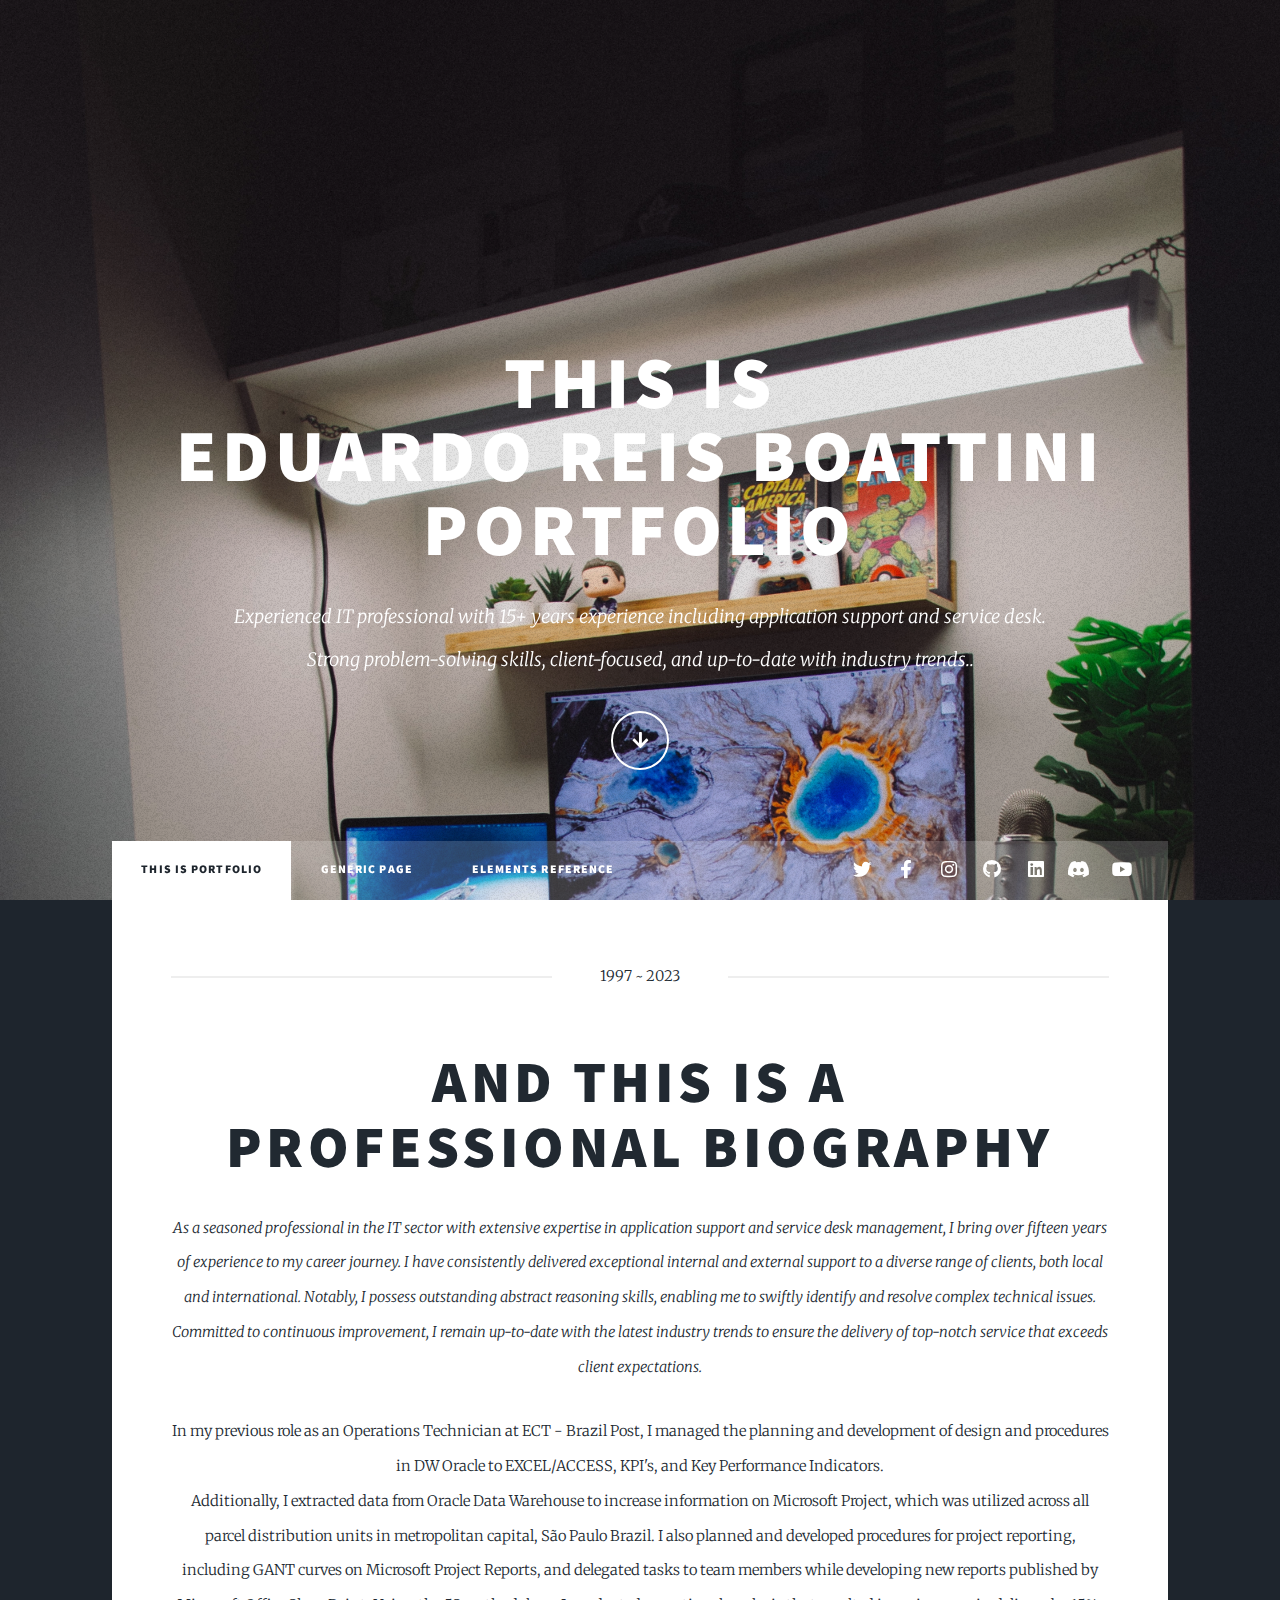
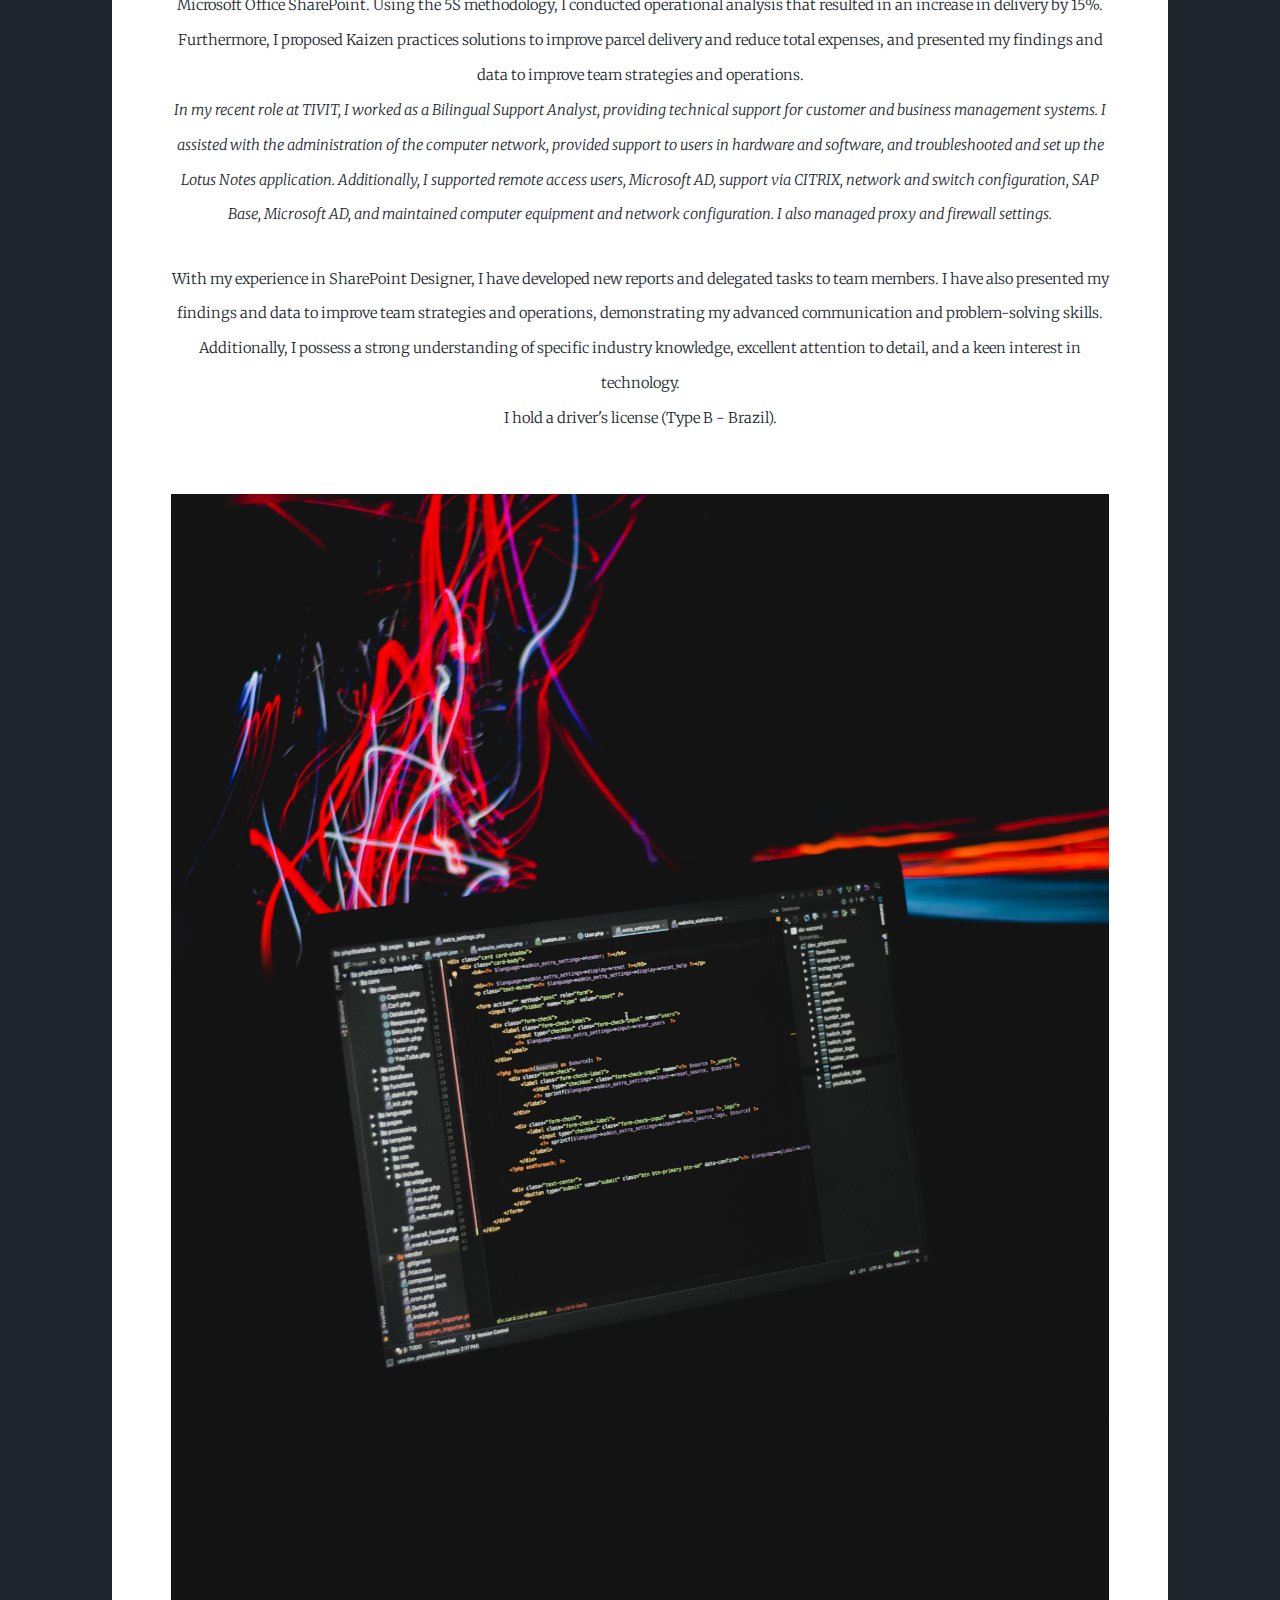
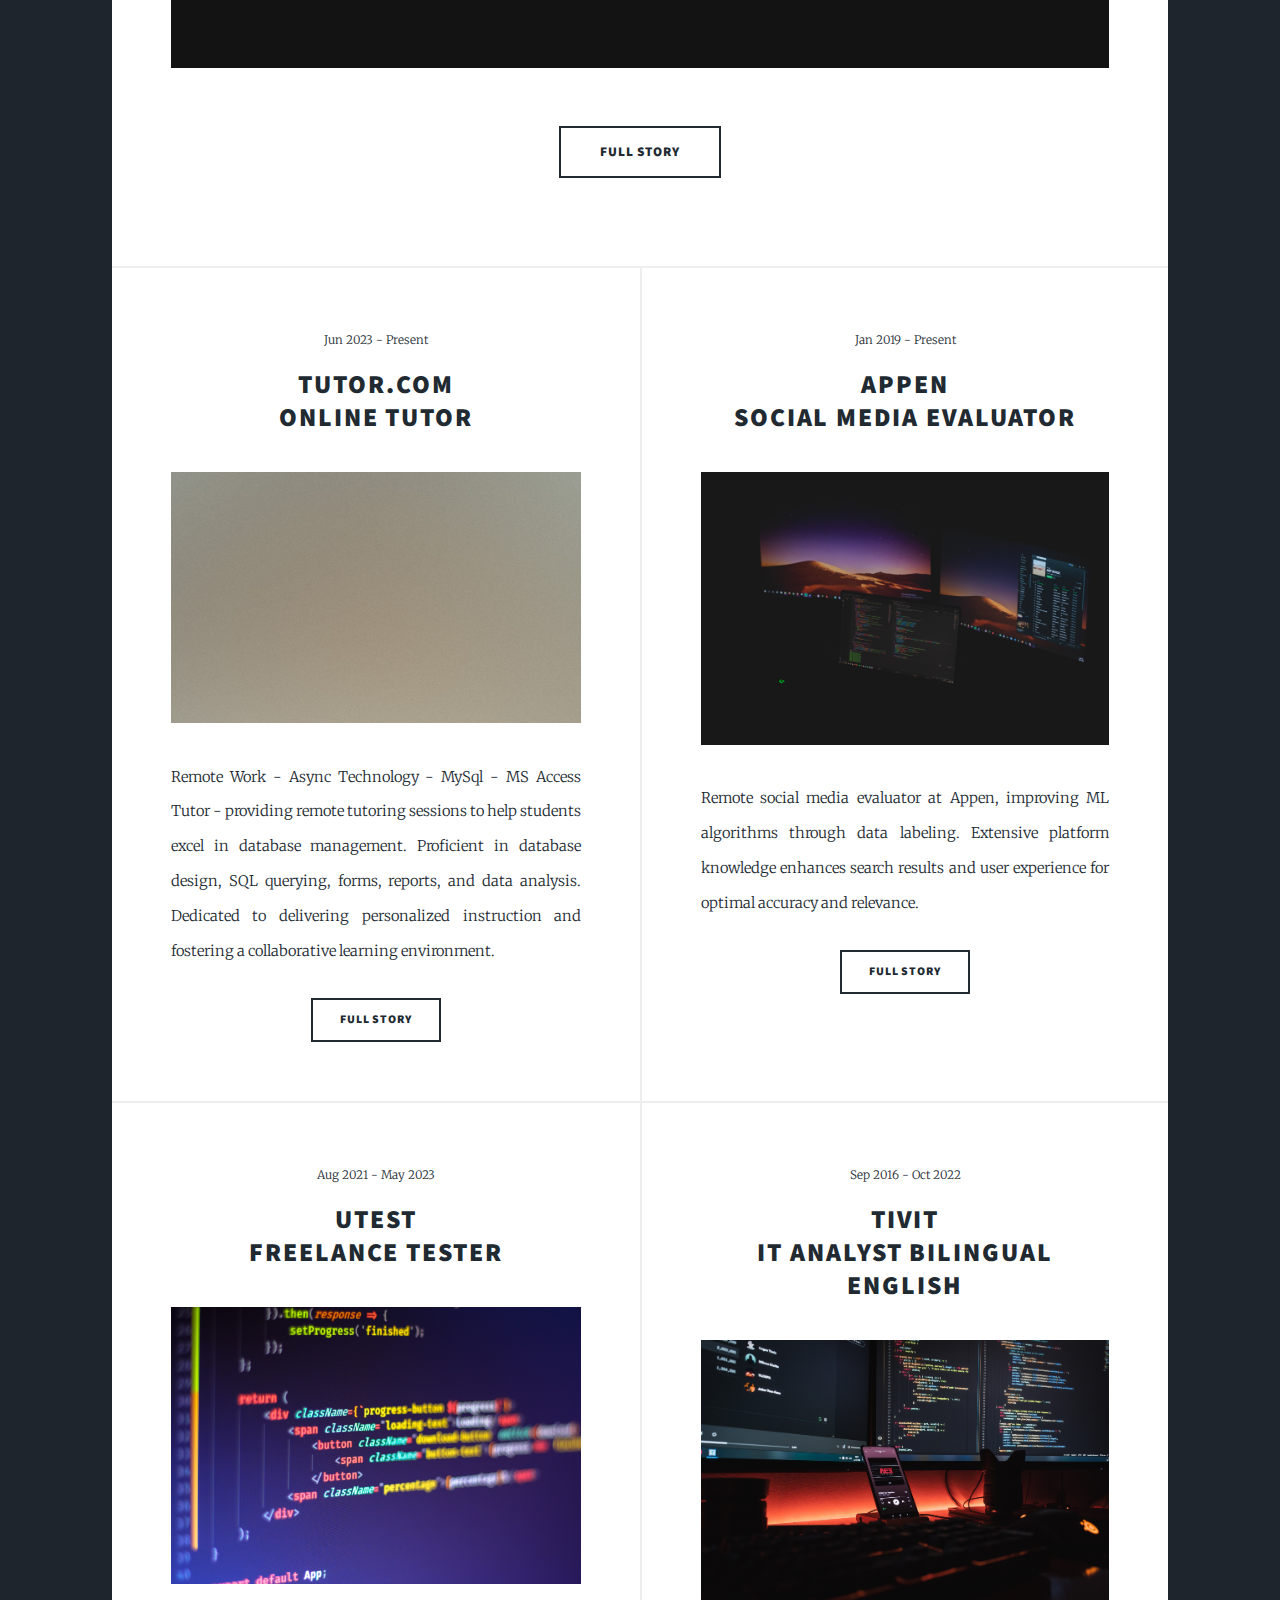
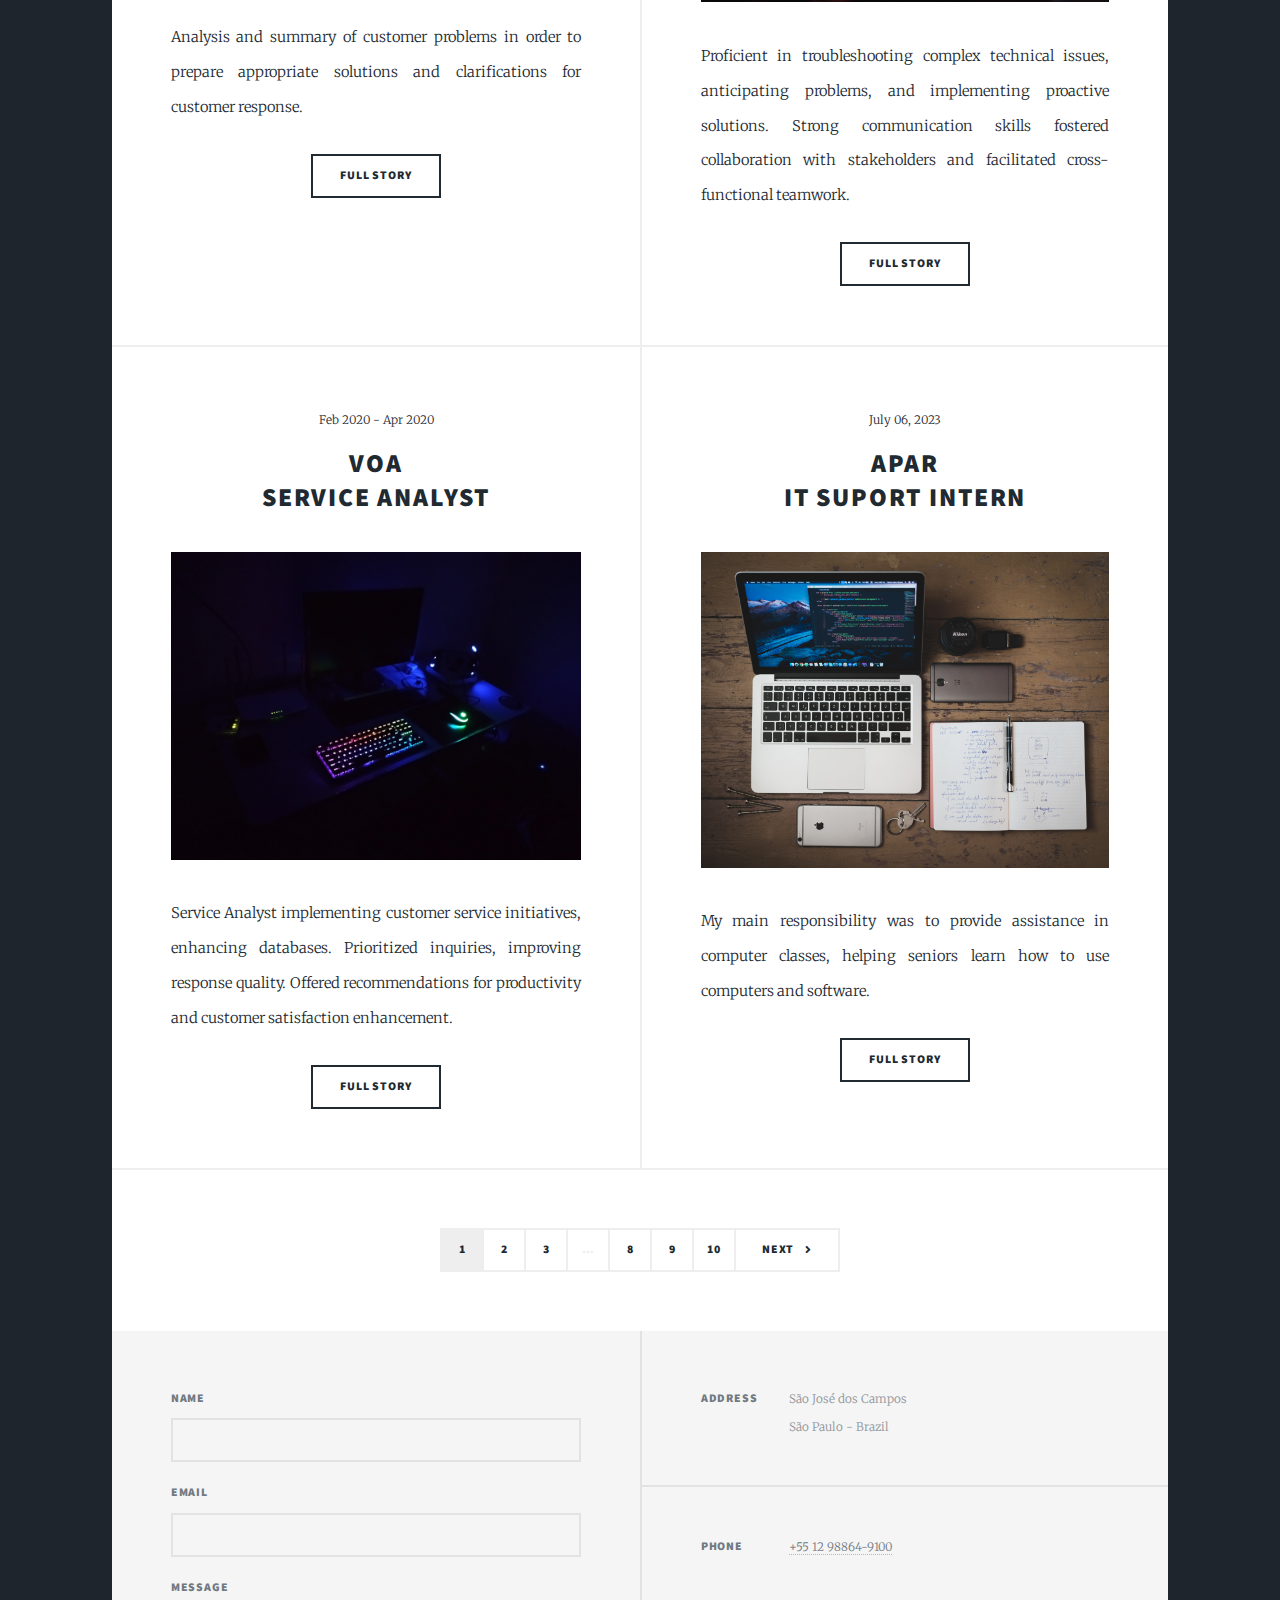
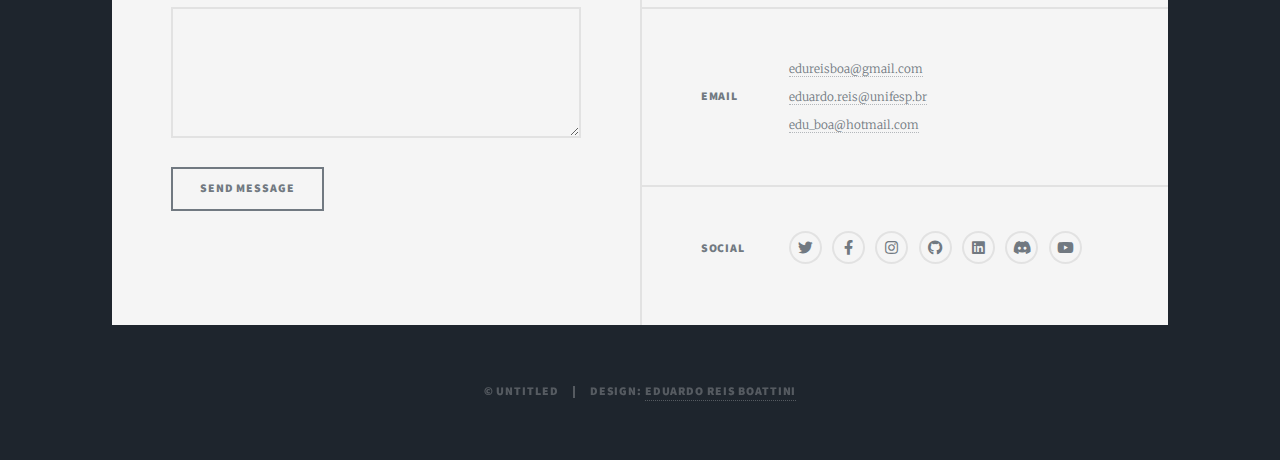
==== index.html @ 127bdac3 "Update index.html" ====
<!DOCTYPE HTML>
<!--
	-->
<html>
	<head>
		<title>Portfolio by Eduardo Reis Boattini</title>
		<meta charset="utf-8" />
		<meta name="viewport" content="width=device-width, initial-scale=1, user-scalable=no" />
		<link rel="stylesheet" href="assets/css/main.css" />
		<noscript><link rel="stylesheet" href="assets/css/noscript.css" /></noscript>
	</head>
	<body class="is-preload">

		<!-- Wrapper -->
			<div id="wrapper" class="fade-in">

				<!-- Intro -->
					<div id="intro">
						<h1>This is <br>Eduardo Reis Boattini<br>
						Portfolio</h1>
						<p>Experienced IT professional with 15+ years experience including application support and service desk.<BR> 
							Strong problem-solving skills, client-focused, and up-to-date with industry trends.</a>.</p>
						<ul class="actions">
							<li><a href="#header" class="button icon solid solo fa-arrow-down scrolly">Continue</a></li>
						</ul>
					</div>

				<!-- Header -->
					<header id="header">
						<a href="index.html" class="logo">Portfolio</a>
					</header>

				<!-- Nav -->
					<nav id="nav">
						<ul class="links">
							<li class="active"><a href="index.html">This is Portfolio</a></li>
							<li><a href="generic.html">Generic Page</a></li>
							<li><a href="elements.html">Elements Reference</a></li>
						</ul>
						<ul class="icons">
									<li><a href="https://twitter.com/ed_re_bo" class="icon brands alt fa-twitter"><span class="label">Twitter</span></a></li>
									<li><a href="https://www.facebook.com/eboattini/" class="icon brands alt fa-facebook-f"><span class="label">Facebook</span></a></li>
									<li><a href="https://www.instagram.com/ed_re_bo" class="icon brands alt fa-instagram"><span class="label">Instagram</span></a></li>
									<li><a href="https://github.com/Eduardoreisboattini" class="icon brands alt fa-github"><span class="label">GitHub</span></a></li>
									<li><a href="https://www.linkedin.com/in/eduardoreisboattini/" class="icon brands alt fa-linkedin"><span class="label">Linkedin</span></a></li>
									<li><a href="https://https://discord.gg/tgUv67yD"" class="icon brands alt fa-discord"><span class="label">Discord</span></a></li>
									<li><a href="https://www.youtube.com/@KALISHworld/"" class="icon brands alt fa-youtube"><span class="label">Youtube</span></a></li>
						</ul>
					</nav>

				<!-- Main -->
					<div id="main">

						<!-- Featured Post -->
							<article class="post featured">
								<header class="major">
									<span class="date">1997 ~ 2023</span>
									<h2><a href="#">And this is a<br />
									Professional Biography</a></h2>
									<p>As a seasoned professional in the IT sector with extensive expertise in application support and service desk management, I bring over fifteen years of experience to my career journey. I have consistently delivered exceptional internal and external support to a diverse range of clients, both local and international. Notably, I possess outstanding abstract reasoning skills, enabling me to swiftly identify and resolve complex technical issues. Committed to continuous improvement, I remain up-to-date with the latest industry trends to ensure the delivery of top-notch service that exceeds client expectations.</p>

										In my previous role as an Operations Technician at ECT - Brazil Post, I managed the planning and development of design and procedures in DW Oracle to EXCEL/ACCESS, KPI's, and Key Performance Indicators.<br> Additionally, I extracted data from Oracle Data Warehouse to increase information on Microsoft Project, which was utilized across all parcel distribution units in metropolitan capital, São Paulo Brazil. I also planned and developed procedures for project reporting, including GANT curves on Microsoft Project Reports, and delegated tasks to team members while developing new reports published by Microsoft Office SharePoint.
										
										Using the 5S methodology, I conducted operational analysis that resulted in an increase in delivery by 15%.<br> Furthermore, I proposed Kaizen practices solutions to improve parcel delivery and reduce total expenses, and presented my findings and data to improve team strategies and operations.
										
										<p>In my recent role at TIVIT, I worked as a Bilingual Support Analyst, providing technical support for customer and business management systems. I assisted with the administration of the computer network, provided support to users in hardware and software, and troubleshooted and set up the Lotus Notes application. Additionally, I supported remote access users, Microsoft AD, support via CITRIX, network and switch configuration, SAP Base, Microsoft AD, and maintained computer equipment and network configuration. I also managed proxy and firewall settings.</p>
										
										With my experience in SharePoint Designer, I have developed new reports and delegated tasks to team members. I have also presented my findings and data to improve team strategies and operations, demonstrating my advanced communication and problem-solving skills. Additionally, I possess a strong understanding of specific industry knowledge, excellent attention to detail, and a keen interest in technology. <br>I hold a driver's license (Type B - Brazil).</p>
								</header>
								<a href="#" class="image main"><img src="images/pic01.jpg" alt="" /></a>
								<ul class="actions special">
									<li><a href="#" class="button large">Full Story</a></li>
								</ul>
							</article>

						<!-- Posts -->
							<section class="posts">
								<article>
									<header>
										<span class="date">Jun 2023 - Present</span>
										<h2><a href="#">Tutor.com<br>
										Online Tutor</a></h2>
									</header>
									<a href="#" class="image fit"><img src="images/pic02.jpg" alt="" /></a>
									<p>Remote Work - Async Technology - MySql - MS Access Tutor - providing remote tutoring sessions to help students excel in database management. Proficient in database design, SQL querying, forms, reports, and data analysis. Dedicated to delivering personalized instruction and fostering a collaborative learning environment.</p>
									<ul class="actions special">
										<li><a href="#" class="button">Full Story</a></li>
									</ul>
								</article>
								<article>
									<header>
										<span class="date">Jan 2019 - Present</span>
										<h2><a href="#">Appen<br>
										Social Media Evaluator</a></h2>
									</header>
									<a href="#" class="image fit"><img src="images/pic03.jpg" alt="" /></a>
									<p>Remote social media evaluator at Appen, improving ML algorithms through data labeling. Extensive platform knowledge enhances search results and user experience for optimal accuracy and relevance.</p>
									<ul class="actions special">
										<li><a href="#" class="button">Full Story</a></li>
									</ul>
								</article>
								<article>
									<header>
										<span class="date">Aug 2021 - May 2023</span>
										<h2><a href="#">UTest<br>
										Freelance Tester</a></h2>
									</header>
									<a href="#" class="image fit"><img src="images/pic04.jpg" alt="" /></a>
									<p>Analysis and summary of customer problems in order to prepare appropriate solutions and clarifications for customer response.</p>
									<ul class="actions special">
										<li><a href="#" class="button">Full Story</a></li>
									</ul>
								</article>
								<article>
									<header>
										<span class="date">Sep 2016 - Oct 2022</span>
										<h2><a href="#">Tivit<br>
										IT Analyst Bilingual English</a></h2>
									</header>
									<a href="#" class="image fit"><img src="images/pic05.jpg" alt="" /></a>
									<p>Proficient in troubleshooting complex technical issues, anticipating problems, and implementing proactive solutions. Strong communication skills fostered collaboration with stakeholders and facilitated cross-functional teamwork.</p>
									<ul class="actions special">
										<li><a href="#" class="button">Full Story</a></li>
									</ul>
								</article>
								<article>
									<header>
										<span class="date">Feb 2020 - Apr 2020</span>
										<h2><a href="#">VOA<br>
										Service Analyst</a></h2>
									</header>
									<a href="#" class="image fit"><img src="images/pic06.jpg" alt="" /></a>
									<p>Service Analyst implementing customer service initiatives, enhancing databases. Prioritized inquiries, improving response quality. Offered recommendations for productivity and customer satisfaction enhancement.</p>
									<ul class="actions special">
										<li><a href="#" class="button">Full Story</a></li>
									</ul>
								</article>
								<article>
									<header>
										<span class="date">July 06, 2023</span>
										<h2><a href="#">APAR<br>
										IT Suport Intern</a></h2>
									</header>
									<a href="#" class="image fit"><img src="images/pic07.jpg" alt="" /></a>
									<p>My main responsibility was to provide assistance in computer classes, helping seniors learn how to use computers and software.</p>
									<ul class="actions special">
										<li><a href="#" class="button">Full Story</a></li>
									</ul>
								</article>
							</section>

						<!-- Footer -->
							<footer>
								<div class="pagination">
									<!--<a href="#" class="previous">Prev</a>-->
									<a href="#" class="page active">1</a>
									<a href="#" class="page">2</a>
									<a href="#" class="page">3</a>
									<span class="extra">&hellip;</span>
									<a href="#" class="page">8</a>
									<a href="#" class="page">9</a>
									<a href="#" class="page">10</a>
									<a href="#" class="next">Next</a>
								</div>
							</footer>

					</div>

				<!-- Footer -->
					<footer id="footer">
						<section>
							<form method="post" action="#">
								<div class="fields">
									<div class="field">
										<label for="name">Name</label>
										<input type="text" name="name" id="name" />
									</div>
									<div class="field">
										<label for="email">Email</label>
										<input type="text" name="email" id="email" />
									</div>
									<div class="field">
										<label for="message">Message</label>
										<textarea name="message" id="message" rows="3"></textarea>
									</div>
								</div>
								<ul class="actions">
									<li><input type="submit" value="Send Message" /></li>
								</ul>
							</form>
						</section>
						<section class="split contact">
							<section class="alt">
								<h3>Address</h3>
								<p>São José dos Campos<br />
									São Paulo - Brazil</p>
							</section>
							<section>
								<h3>Phone</h3>
								<p><a href="#">+55 12 98864-9100</a></p>
							</section>
							<section>
								<h3>Email</h3>
								<p><a href="#">edureisboa@gmail.com<br>eduardo.reis@unifesp.br<br>edu_boa@hotmail.com</a></p>
							</section>
							<section>
								<h3>Social</h3>
								<ul class="icons alt">
									<li><a href="https://twitter.com/ed_re_bo" class="icon brands alt fa-twitter"><span class="label">Twitter</span></a></li>
									<li><a href="https://www.facebook.com/eboattini/" class="icon brands alt fa-facebook-f"><span class="label">Facebook</span></a></li>
									<li><a href="https://www.instagram.com/ed_re_bo" class="icon brands alt fa-instagram"><span class="label">Instagram</span></a></li>
									<li><a href="https://github.com/Eduardoreisboattini" class="icon brands alt fa-github"><span class="label">GitHub</span></a></li>
									<li><a href="https://www.linkedin.com/in/eduardoreisboattini/" class="icon brands alt fa-linkedin"><span class="label">Linkedin</span></a></li>
									<li><a href="https://https://discord.gg/tgUv67yD"" class="icon brands alt fa-discord"><span class="label">Discord</span></a></li>
									<li><a href="https://www.youtube.com/@KALISHworld/"" class="icon brands alt fa-youtube"><span class="label">Youtube</span></a></li>
								</ul>
							</section>
						</section>
					</footer>

				<!-- Copyright -->
					<div id="copyright">
						<ul><li>&copy; Untitled</li><li>Design: <a href="https://linkedin.com/in/eduardoreisboattini">Eduardo Reis Boattini</a></li></ul>
					</div>

			</div>

		<!-- Scripts -->
			<script src="assets/js/jquery.min.js"></script>
			<script src="assets/js/jquery.scrollex.min.js"></script>
			<script src="assets/js/jquery.scrolly.min.js"></script>
			<script src="assets/js/browser.min.js"></script>
			<script src="assets/js/breakpoints.min.js"></script>
			<script src="assets/js/util.js"></script>
			<script src="assets/js/main.js"></script>

	</body>
</html>
---- assets/css/main.css ----
@import url(fontawesome-all.min.css);
@import url("https://fonts.googleapis.com/css?family=Merriweather:300,700,300italic,700italic|Source+Sans+Pro:900");

/*
	Massively by HTML5 UP
	html5up.net | @ajlkn
	Free for personal and commercial use under the CCA 3.0 license (html5up.net/license)
*/

html, body, div, span, applet, object,
iframe, h1, h2, h3, h4, h5, h6, p, blockquote,
pre, a, abbr, acronym, address, big, cite,
code, del, dfn, em, img, ins, kbd, q, s, samp,
small, strike, strong, sub, sup, tt, var, b,
u, i, center, dl, dt, dd, ol, ul, li, fieldset,
form, label, legend, table, caption, tbody,
tfoot, thead, tr, th, td, article, aside,
canvas, details, embed, figure, figcaption,
footer, header, hgroup, menu, nav, output, ruby,
section, summary, time, mark, audio, video {
	margin: 0;
	padding: 0;
	border: 0;
	font-size: 100%;
	font: inherit;
	vertical-align: baseline;}

article, aside, details, figcaption, figure,
footer, header, hgroup, menu, nav, section {
	display: block;}

body {
	line-height: 1;
}

ol, ul {
	list-style: none;
}

blockquote, q {
	quotes: none;
}

	blockquote:before, blockquote:after, q:before, q:after {
		content: '';
		content: none;
	}

table {
	border-collapse: collapse;
	border-spacing: 0;
}

body {
	-webkit-text-size-adjust: none;
}

mark {
	background-color: transparent;
	color: inherit;
}

input::-moz-focus-inner {
	border: 0;
	padding: 0;
}

input, select, textarea {
	-moz-appearance: none;
	-webkit-appearance: none;
	-ms-appearance: none;
	appearance: none;
}

/* Basic */

	@-ms-viewport {
		width: device-width;
	}

	body {
		-ms-overflow-style: scrollbar;
	}

	@media screen and (max-width: 480px) {

		html, body {
			min-width: 320px;
		}

	}

	html {
		box-sizing: border-box;
	}

	*, *:before, *:after {
		box-sizing: inherit;
	}

	body {
		background-color: #1e252d;
	}

		body.is-preload *, body.is-preload *:before, body.is-preload *:after {
			-moz-animation: none !important;
			-webkit-animation: none !important;
			-ms-animation: none !important;
			animation: none !important;
			-moz-transition: none !important;
			-webkit-transition: none !important;
			-ms-transition: none !important;
			transition: none !important;
		}

/* Type */

	html {
		font-size: 16pt;
	}

		@media screen and (max-width: 1680px) {

			html {
				font-size: 12pt;
			}

		}

		@media screen and (max-width: 1280px) {

			html {
				font-size: 11pt;
			}

		}

		@media screen and (max-width: 360px) {

			html {
				font-size: 10pt;
			}

		}

	body {
		color: #212931;
	}

	body, input, select, textarea {
		font-family: "Merriweather", Georgia, serif;
		font-weight: 300;
		font-size: 1rem;
		line-height: 2.375;
	}

	a {
		-moz-transition: color 0.2s ease-in-out, background-color 0.2s ease-in-out, border-color 0.2s ease-in-out, box-shadow 0.2s ease-in-out;
		-webkit-transition: color 0.2s ease-in-out, background-color 0.2s ease-in-out, border-color 0.2s ease-in-out, box-shadow 0.2s ease-in-out;
		-ms-transition: color 0.2s ease-in-out, background-color 0.2s ease-in-out, border-color 0.2s ease-in-out, box-shadow 0.2s ease-in-out;
		transition: color 0.2s ease-in-out, background-color 0.2s ease-in-out, border-color 0.2s ease-in-out, box-shadow 0.2s ease-in-out;
		border-bottom: dotted 1px;
		text-decoration: none;
	}

		a:hover {
			border-bottom-color: transparent;
		}

	strong, b {
		font-weight: 600;
	}

	em, i {
		font-style: italic;
	}

	p {
		text-align: justify;
		margin: 0 0 2rem 0;
	}

	h1, h2, h3, h4, h5, h6 {
		font-family: "Source Sans Pro", Helvetica, sans-serif;
		font-weight: 900;
		line-height: 1.5;
		letter-spacing: 0.075em;
		text-transform: uppercase;
		margin: 0 0 1rem 0;
	}

		h1 a, h2 a, h3 a, h4 a, h5 a, h6 a {
			border-bottom: 0;
			color: inherit;
			text-decoration: none;
		}

	h1 {
		font-size: 4rem;
		line-height: 1.1;
		margin: 0 0 2rem 0;
	}

	h2 {
		font-size: 1.75rem;
		line-height: 1.3;
		margin: 0 0 1.5rem 0;
	}

	h3 {
		font-size: 1.25rem;
		margin: 0 0 1.5rem 0;
	}

	h4 {
		font-size: 1rem;
	}

	h5 {
		font-size: 0.9rem;
	}

	h6 {
		font-size: 0.8rem;
	}

	sub {
		font-size: 0.8rem;
		position: relative;
		top: 0.5rem;
	}

	sup {
		font-size: 0.8rem;
		position: relative;
		top: -0.5rem;
	}

	blockquote {
		border-left: solid 4px;
		font-style: italic;
		margin: 0 0 2rem 0;
		padding: 0.5rem 0 0.5rem 2rem;
	}

	code {
		border: solid 2px;
		font-family: "Courier New", monospace;
		font-size: 0.9rem;
		margin: 0 0.25rem;
		padding: 0.25rem 0.65rem;
	}

	pre {
		-webkit-overflow-scrolling: touch;
		font-family: "Courier New", monospace;
		font-size: 0.9rem;
		margin: 0 0 2rem 0;
	}

		pre code {
			display: block;
			line-height: 1.75;
			padding: 1rem 1.5rem;
			overflow-x: auto;
		}

	hr {
		border: 0;
		border-bottom: solid 2px;
		margin: 3rem 0;
	}

		hr.major {
			margin: 5rem 0;
		}

	.align-left {
		text-align: left;
	}

	.align-center {
		text-align: center;
	}

	.align-right {
		text-align: right;
	}

	input, select, textarea {
		color: #212931;
	}

	a {
		color: #212931;
		border-bottom-color: rgba(33, 41, 49, 0.5);
	}

		a:hover {
			border-bottom-color: transparent;
			color: #18bfef !important;
		}

	strong, b {
		color: #212931;
	}

	h1, h2, h3, h4, h5, h6 {
		color: #212931;
	}

	blockquote {
		border-left-color: #eeeeee;
	}

	code {
		background: rgba(220, 220, 220, 0.25);
		border-color: #eeeeee;
	}

	hr {
		border-bottom-color: #eeeeee;
	}

/* Row */

	.row {
		display: flex;
		flex-wrap: wrap;
		box-sizing: border-box;
		align-items: stretch;
	}

		.row > * {
			box-sizing: border-box;
		}

		.row.gtr-uniform > * > :last-child {
			margin-bottom: 0;
		}

		.row.aln-left {
			justify-content: flex-start;
		}

		.row.aln-center {
			justify-content: center;
		}

		.row.aln-right {
			justify-content: flex-end;
		}

		.row.aln-top {
			align-items: flex-start;
		}

		.row.aln-middle {
			align-items: center;
		}

		.row.aln-bottom {
			align-items: flex-end;
		}

		.row > .imp {
			order: -1;
		}

		.row > .col-1 {
			width: 8.33333%;
		}

		.row > .off-1 {
			margin-left: 8.33333%;
		}

		.row > .col-2 {
			width: 16.66667%;
		}

		.row > .off-2 {
			margin-left: 16.66667%;
		}

		.row > .col-3 {
			width: 25%;
		}

		.row > .off-3 {
			margin-left: 25%;
		}

		.row > .col-4 {
			width: 33.33333%;
		}

		.row > .off-4 {
			margin-left: 33.33333%;
		}

		.row > .col-5 {
			width: 41.66667%;
		}

		.row > .off-5 {
			margin-left: 41.66667%;
		}

		.row > .col-6 {
			width: 50%;
		}

		.row > .off-6 {
			margin-left: 50%;
		}

		.row > .col-7 {
			width: 58.33333%;
		}

		.row > .off-7 {
			margin-left: 58.33333%;
		}

		.row > .col-8 {
			width: 66.66667%;
		}

		.row > .off-8 {
			margin-left: 66.66667%;
		}

		.row > .col-9 {
			width: 75%;
		}

		.row > .off-9 {
			margin-left: 75%;
		}

		.row > .col-10 {
			width: 83.33333%;
		}

		.row > .off-10 {
			margin-left: 83.33333%;
		}

		.row > .col-11 {
			width: 91.66667%;
		}

		.row > .off-11 {
			margin-left: 91.66667%;
		}

		.row > .col-12 {
			width: 100%;
		}

		.row > .off-12 {
			margin-left: 100%;
		}

		.row.gtr-0 {
			margin-top: 0;
			margin-left: 0rem;
		}

			.row.gtr-0 > * {
				padding: 0 0 0 0rem;
			}

			.row.gtr-0.gtr-uniform {
				margin-top: 0rem;
			}

				.row.gtr-0.gtr-uniform > * {
					padding-top: 0rem;
				}

		.row.gtr-25 {
			margin-top: 0;
			margin-left: -0.375rem;
		}

			.row.gtr-25 > * {
				padding: 0 0 0 0.375rem;
			}

			.row.gtr-25.gtr-uniform {
				margin-top: -0.375rem;
			}

				.row.gtr-25.gtr-uniform > * {
					padding-top: 0.375rem;
				}

		.row.gtr-50 {
			margin-top: 0;
			margin-left: -0.75rem;
		}

			.row.gtr-50 > * {
				padding: 0 0 0 0.75rem;
			}

			.row.gtr-50.gtr-uniform {
				margin-top: -0.75rem;
			}

				.row.gtr-50.gtr-uniform > * {
					padding-top: 0.75rem;
				}

		.row {
			margin-top: 0;
			margin-left: -1.5rem;
		}

			.row > * {
				padding: 0 0 0 1.5rem;
			}

			.row.gtr-uniform {
				margin-top: -1.5rem;
			}

				.row.gtr-uniform > * {
					padding-top: 1.5rem;
				}

		.row.gtr-150 {
			margin-top: 0;
			margin-left: -2.25rem;
		}

			.row.gtr-150 > * {
				padding: 0 0 0 2.25rem;
			}

			.row.gtr-150.gtr-uniform {
				margin-top: -2.25rem;
			}

				.row.gtr-150.gtr-uniform > * {
					padding-top: 2.25rem;
				}

		.row.gtr-200 {
			margin-top: 0;
			margin-left: -3rem;
		}

			.row.gtr-200 > * {
				padding: 0 0 0 3rem;
			}

			.row.gtr-200.gtr-uniform {
				margin-top: -3rem;
			}

				.row.gtr-200.gtr-uniform > * {
					padding-top: 3rem;
				}

		@media screen and (max-width: 1680px) {

			.row {
				display: flex;
				flex-wrap: wrap;
				box-sizing: border-box;
				align-items: stretch;
			}

				.row > * {
					box-sizing: border-box;
				}

				.row.gtr-uniform > * > :last-child {
					margin-bottom: 0;
				}

				.row.aln-left {
					justify-content: flex-start;
				}

				.row.aln-center {
					justify-content: center;
				}

				.row.aln-right {
					justify-content: flex-end;
				}

				.row.aln-top {
					align-items: flex-start;
				}

				.row.aln-middle {
					align-items: center;
				}

				.row.aln-bottom {
					align-items: flex-end;
				}

				.row > .imp-xlarge {
					order: -1;
				}

				.row > .col-1-xlarge {
					width: 8.33333%;
				}

				.row > .off-1-xlarge {
					margin-left: 8.33333%;
				}

				.row > .col-2-xlarge {
					width: 16.66667%;
				}

				.row > .off-2-xlarge {
					margin-left: 16.66667%;
				}

				.row > .col-3-xlarge {
					width: 25%;
				}

				.row > .off-3-xlarge {
					margin-left: 25%;
				}

				.row > .col-4-xlarge {
					width: 33.33333%;
				}

				.row > .off-4-xlarge {
					margin-left: 33.33333%;
				}

				.row > .col-5-xlarge {
					width: 41.66667%;
				}

				.row > .off-5-xlarge {
					margin-left: 41.66667%;
				}

				.row > .col-6-xlarge {
					width: 50%;
				}

				.row > .off-6-xlarge {
					margin-left: 50%;
				}

				.row > .col-7-xlarge {
					width: 58.33333%;
				}

				.row > .off-7-xlarge {
					margin-left: 58.33333%;
				}

				.row > .col-8-xlarge {
					width: 66.66667%;
				}

				.row > .off-8-xlarge {
					margin-left: 66.66667%;
				}

				.row > .col-9-xlarge {
					width: 75%;
				}

				.row > .off-9-xlarge {
					margin-left: 75%;
				}

				.row > .col-10-xlarge {
					width: 83.33333%;
				}

				.row > .off-10-xlarge {
					margin-left: 83.33333%;
				}

				.row > .col-11-xlarge {
					width: 91.66667%;
				}

				.row > .off-11-xlarge {
					margin-left: 91.66667%;
				}

				.row > .col-12-xlarge {
					width: 100%;
				}

				.row > .off-12-xlarge {
					margin-left: 100%;
				}

				.row.gtr-0 {
					margin-top: 0;
					margin-left: 0rem;
				}

					.row.gtr-0 > * {
						padding: 0 0 0 0rem;
					}

					.row.gtr-0.gtr-uniform {
						margin-top: 0rem;
					}

						.row.gtr-0.gtr-uniform > * {
							padding-top: 0rem;
						}

				.row.gtr-25 {
					margin-top: 0;
					margin-left: -0.375rem;
				}

					.row.gtr-25 > * {
						padding: 0 0 0 0.375rem;
					}

					.row.gtr-25.gtr-uniform {
						margin-top: -0.375rem;
					}

						.row.gtr-25.gtr-uniform > * {
							padding-top: 0.375rem;
						}

				.row.gtr-50 {
					margin-top: 0;
					margin-left: -0.75rem;
				}

					.row.gtr-50 > * {
						padding: 0 0 0 0.75rem;
					}

					.row.gtr-50.gtr-uniform {
						margin-top: -0.75rem;
					}

						.row.gtr-50.gtr-uniform > * {
							padding-top: 0.75rem;
						}

				.row {
					margin-top: 0;
					margin-left: -1.5rem;
				}

					.row > * {
						padding: 0 0 0 1.5rem;
					}

					.row.gtr-uniform {
						margin-top: -1.5rem;
					}

						.row.gtr-uniform > * {
							padding-top: 1.5rem;
						}

				.row.gtr-150 {
					margin-top: 0;
					margin-left: -2.25rem;
				}

					.row.gtr-150 > * {
						padding: 0 0 0 2.25rem;
					}

					.row.gtr-150.gtr-uniform {
						margin-top: -2.25rem;
					}

						.row.gtr-150.gtr-uniform > * {
							padding-top: 2.25rem;
						}

				.row.gtr-200 {
					margin-top: 0;
					margin-left: -3rem;
				}

					.row.gtr-200 > * {
						padding: 0 0 0 3rem;
					}

					.row.gtr-200.gtr-uniform {
						margin-top: -3rem;
					}

						.row.gtr-200.gtr-uniform > * {
							padding-top: 3rem;
						}

		}

		@media screen and (max-width: 1280px) {

			.row {
				display: flex;
				flex-wrap: wrap;
				box-sizing: border-box;
				align-items: stretch;
			}

				.row > * {
					box-sizing: border-box;
				}

				.row.gtr-uniform > * > :last-child {
					margin-bottom: 0;
				}

				.row.aln-left {
					justify-content: flex-start;
				}

				.row.aln-center {
					justify-content: center;
				}

				.row.aln-right {
					justify-content: flex-end;
				}

				.row.aln-top {
					align-items: flex-start;
				}

				.row.aln-middle {
					align-items: center;
				}

				.row.aln-bottom {
					align-items: flex-end;
				}

				.row > .imp-large {
					order: -1;
				}

				.row > .col-1-large {
					width: 8.33333%;
				}

				.row > .off-1-large {
					margin-left: 8.33333%;
				}

				.row > .col-2-large {
					width: 16.66667%;
				}

				.row > .off-2-large {
					margin-left: 16.66667%;
				}

				.row > .col-3-large {
					width: 25%;
				}

				.row > .off-3-large {
					margin-left: 25%;
				}

				.row > .col-4-large {
					width: 33.33333%;
				}

				.row > .off-4-large {
					margin-left: 33.33333%;
				}

				.row > .col-5-large {
					width: 41.66667%;
				}

				.row > .off-5-large {
					margin-left: 41.66667%;
				}

				.row > .col-6-large {
					width: 50%;
				}

				.row > .off-6-large {
					margin-left: 50%;
				}

				.row > .col-7-large {
					width: 58.33333%;
				}

				.row > .off-7-large {
					margin-left: 58.33333%;
				}

				.row > .col-8-large {
					width: 66.66667%;
				}

				.row > .off-8-large {
					margin-left: 66.66667%;
				}

				.row > .col-9-large {
					width: 75%;
				}

				.row > .off-9-large {
					margin-left: 75%;
				}

				.row > .col-10-large {
					width: 83.33333%;
				}

				.row > .off-10-large {
					margin-left: 83.33333%;
				}

				.row > .col-11-large {
					width: 91.66667%;
				}

				.row > .off-11-large {
					margin-left: 91.66667%;
				}

				.row > .col-12-large {
					width: 100%;
				}

				.row > .off-12-large {
					margin-left: 100%;
				}

				.row.gtr-0 {
					margin-top: 0;
					margin-left: 0rem;
				}

					.row.gtr-0 > * {
						padding: 0 0 0 0rem;
					}

					.row.gtr-0.gtr-uniform {
						margin-top: 0rem;
					}

						.row.gtr-0.gtr-uniform > * {
							padding-top: 0rem;
						}

				.row.gtr-25 {
					margin-top: 0;
					margin-left: -0.375rem;
				}

					.row.gtr-25 > * {
						padding: 0 0 0 0.375rem;
					}

					.row.gtr-25.gtr-uniform {
						margin-top: -0.375rem;
					}

						.row.gtr-25.gtr-uniform > * {
							padding-top: 0.375rem;
						}

				.row.gtr-50 {
					margin-top: 0;
					margin-left: -0.75rem;
				}

					.row.gtr-50 > * {
						padding: 0 0 0 0.75rem;
					}

					.row.gtr-50.gtr-uniform {
						margin-top: -0.75rem;
					}

						.row.gtr-50.gtr-uniform > * {
							padding-top: 0.75rem;
						}

				.row {
					margin-top: 0;
					margin-left: -1.5rem;
				}

					.row > * {
						padding: 0 0 0 1.5rem;
					}

					.row.gtr-uniform {
						margin-top: -1.5rem;
					}

						.row.gtr-uniform > * {
							padding-top: 1.5rem;
						}

				.row.gtr-150 {
					margin-top: 0;
					margin-left: -2.25rem;
				}

					.row.gtr-150 > * {
						padding: 0 0 0 2.25rem;
					}

					.row.gtr-150.gtr-uniform {
						margin-top: -2.25rem;
					}

						.row.gtr-150.gtr-uniform > * {
							padding-top: 2.25rem;
						}

				.row.gtr-200 {
					margin-top: 0;
					margin-left: -3rem;
				}

					.row.gtr-200 > * {
						padding: 0 0 0 3rem;
					}

					.row.gtr-200.gtr-uniform {
						margin-top: -3rem;
					}

						.row.gtr-200.gtr-uniform > * {
							padding-top: 3rem;
						}

		}

		@media screen and (max-width: 980px) {

			.row {
				display: flex;
				flex-wrap: wrap;
				box-sizing: border-box;
				align-items: stretch;
			}

				.row > * {
					box-sizing: border-box;
				}

				.row.gtr-uniform > * > :last-child {
					margin-bottom: 0;
				}

				.row.aln-left {
					justify-content: flex-start;
				}

				.row.aln-center {
					justify-content: center;
				}

				.row.aln-right {
					justify-content: flex-end;
				}

				.row.aln-top {
					align-items: flex-start;
				}

				.row.aln-middle {
					align-items: center;
				}

				.row.aln-bottom {
					align-items: flex-end;
				}

				.row > .imp-medium {
					order: -1;
				}

				.row > .col-1-medium {
					width: 8.33333%;
				}

				.row > .off-1-medium {
					margin-left: 8.33333%;
				}

				.row > .col-2-medium {
					width: 16.66667%;
				}

				.row > .off-2-medium {
					margin-left: 16.66667%;
				}

				.row > .col-3-medium {
					width: 25%;
				}

				.row > .off-3-medium {
					margin-left: 25%;
				}

				.row > .col-4-medium {
					width: 33.33333%;
				}

				.row > .off-4-medium {
					margin-left: 33.33333%;
				}

				.row > .col-5-medium {
					width: 41.66667%;
				}

				.row > .off-5-medium {
					margin-left: 41.66667%;
				}

				.row > .col-6-medium {
					width: 50%;
				}

				.row > .off-6-medium {
					margin-left: 50%;
				}

				.row > .col-7-medium {
					width: 58.33333%;
				}

				.row > .off-7-medium {
					margin-left: 58.33333%;
				}

				.row > .col-8-medium {
					width: 66.66667%;
				}

				.row > .off-8-medium {
					margin-left: 66.66667%;
				}

				.row > .col-9-medium {
					width: 75%;
				}

				.row > .off-9-medium {
					margin-left: 75%;
				}

				.row > .col-10-medium {
					width: 83.33333%;
				}

				.row > .off-10-medium {
					margin-left: 83.33333%;
				}

				.row > .col-11-medium {
					width: 91.66667%;
				}

				.row > .off-11-medium {
					margin-left: 91.66667%;
				}

				.row > .col-12-medium {
					width: 100%;
				}

				.row > .off-12-medium {
					margin-left: 100%;
				}

				.row.gtr-0 {
					margin-top: 0;
					margin-left: 0rem;
				}

					.row.gtr-0 > * {
						padding: 0 0 0 0rem;
					}

					.row.gtr-0.gtr-uniform {
						margin-top: 0rem;
					}

						.row.gtr-0.gtr-uniform > * {
							padding-top: 0rem;
						}

				.row.gtr-25 {
					margin-top: 0;
					margin-left: -0.375rem;
				}

					.row.gtr-25 > * {
						padding: 0 0 0 0.375rem;
					}

					.row.gtr-25.gtr-uniform {
						margin-top: -0.375rem;
					}

						.row.gtr-25.gtr-uniform > * {
							padding-top: 0.375rem;
						}

				.row.gtr-50 {
					margin-top: 0;
					margin-left: -0.75rem;
				}

					.row.gtr-50 > * {
						padding: 0 0 0 0.75rem;
					}

					.row.gtr-50.gtr-uniform {
						margin-top: -0.75rem;
					}

						.row.gtr-50.gtr-uniform > * {
							padding-top: 0.75rem;
						}

				.row {
					margin-top: 0;
					margin-left: -1.5rem;
				}

					.row > * {
						padding: 0 0 0 1.5rem;
					}

					.row.gtr-uniform {
						margin-top: -1.5rem;
					}

						.row.gtr-uniform > * {
							padding-top: 1.5rem;
						}

				.row.gtr-150 {
					margin-top: 0;
					margin-left: -2.25rem;
				}

					.row.gtr-150 > * {
						padding: 0 0 0 2.25rem;
					}

					.row.gtr-150.gtr-uniform {
						margin-top: -2.25rem;
					}

						.row.gtr-150.gtr-uniform > * {
							padding-top: 2.25rem;
						}

				.row.gtr-200 {
					margin-top: 0;
					margin-left: -3rem;
				}

					.row.gtr-200 > * {
						padding: 0 0 0 3rem;
					}

					.row.gtr-200.gtr-uniform {
						margin-top: -3rem;
					}

						.row.gtr-200.gtr-uniform > * {
							padding-top: 3rem;
						}

		}

		@media screen and (max-width: 736px) {

			.row {
				display: flex;
				flex-wrap: wrap;
				box-sizing: border-box;
				align-items: stretch;
			}

				.row > * {
					box-sizing: border-box;
				}

				.row.gtr-uniform > * > :last-child {
					margin-bottom: 0;
				}

				.row.aln-left {
					justify-content: flex-start;
				}

				.row.aln-center {
					justify-content: center;
				}

				.row.aln-right {
					justify-content: flex-end;
				}

				.row.aln-top {
					align-items: flex-start;
				}

				.row.aln-middle {
					align-items: center;
				}

				.row.aln-bottom {
					align-items: flex-end;
				}

				.row > .imp-small {
					order: -1;
				}

				.row > .col-1-small {
					width: 8.33333%;
				}

				.row > .off-1-small {
					margin-left: 8.33333%;
				}

				.row > .col-2-small {
					width: 16.66667%;
				}

				.row > .off-2-small {
					margin-left: 16.66667%;
				}

				.row > .col-3-small {
					width: 25%;
				}

				.row > .off-3-small {
					margin-left: 25%;
				}

				.row > .col-4-small {
					width: 33.33333%;
				}

				.row > .off-4-small {
					margin-left: 33.33333%;
				}

				.row > .col-5-small {
					width: 41.66667%;
				}

				.row > .off-5-small {
					margin-left: 41.66667%;
				}

				.row > .col-6-small {
					width: 50%;
				}

				.row > .off-6-small {
					margin-left: 50%;
				}

				.row > .col-7-small {
					width: 58.33333%;
				}

				.row > .off-7-small {
					margin-left: 58.33333%;
				}

				.row > .col-8-small {
					width: 66.66667%;
				}

				.row > .off-8-small {
					margin-left: 66.66667%;
				}

				.row > .col-9-small {
					width: 75%;
				}

				.row > .off-9-small {
					margin-left: 75%;
				}

				.row > .col-10-small {
					width: 83.33333%;
				}

				.row > .off-10-small {
					margin-left: 83.33333%;
				}

				.row > .col-11-small {
					width: 91.66667%;
				}

				.row > .off-11-small {
					margin-left: 91.66667%;
				}

				.row > .col-12-small {
					width: 100%;
				}

				.row > .off-12-small {
					margin-left: 100%;
				}

				.row.gtr-0 {
					margin-top: 0;
					margin-left: 0rem;
				}

					.row.gtr-0 > * {
						padding: 0 0 0 0rem;
					}

					.row.gtr-0.gtr-uniform {
						margin-top: 0rem;
					}

						.row.gtr-0.gtr-uniform > * {
							padding-top: 0rem;
						}

				.row.gtr-25 {
					margin-top: 0;
					margin-left: -0.375rem;
				}

					.row.gtr-25 > * {
						padding: 0 0 0 0.375rem;
					}

					.row.gtr-25.gtr-uniform {
						margin-top: -0.375rem;
					}

						.row.gtr-25.gtr-uniform > * {
							padding-top: 0.375rem;
						}

				.row.gtr-50 {
					margin-top: 0;
					margin-left: -0.75rem;
				}

					.row.gtr-50 > * {
						padding: 0 0 0 0.75rem;
					}

					.row.gtr-50.gtr-uniform {
						margin-top: -0.75rem;
					}

						.row.gtr-50.gtr-uniform > * {
							padding-top: 0.75rem;
						}

				.row {
					margin-top: 0;
					margin-left: -1.5rem;
				}

					.row > * {
						padding: 0 0 0 1.5rem;
					}

					.row.gtr-uniform {
						margin-top: -1.5rem;
					}

						.row.gtr-uniform > * {
							padding-top: 1.5rem;
						}

				.row.gtr-150 {
					margin-top: 0;
					margin-left: -2.25rem;
				}

					.row.gtr-150 > * {
						padding: 0 0 0 2.25rem;
					}

					.row.gtr-150.gtr-uniform {
						margin-top: -2.25rem;
					}

						.row.gtr-150.gtr-uniform > * {
							padding-top: 2.25rem;
						}

				.row.gtr-200 {
					margin-top: 0;
					margin-left: -3rem;
				}

					.row.gtr-200 > * {
						padding: 0 0 0 3rem;
					}

					.row.gtr-200.gtr-uniform {
						margin-top: -3rem;
					}

						.row.gtr-200.gtr-uniform > * {
							padding-top: 3rem;
						}

		}

		@media screen and (max-width: 480px) {

			.row {
				display: flex;
				flex-wrap: wrap;
				box-sizing: border-box;
				align-items: stretch;
			}

				.row > * {
					box-sizing: border-box;
				}

				.row.gtr-uniform > * > :last-child {
					margin-bottom: 0;
				}

				.row.aln-left {
					justify-content: flex-start;
				}

				.row.aln-center {
					justify-content: center;
				}

				.row.aln-right {
					justify-content: flex-end;
				}

				.row.aln-top {
					align-items: flex-start;
				}

				.row.aln-middle {
					align-items: center;
				}

				.row.aln-bottom {
					align-items: flex-end;
				}

				.row > .imp-xsmall {
					order: -1;
				}

				.row > .col-1-xsmall {
					width: 8.33333%;
				}

				.row > .off-1-xsmall {
					margin-left: 8.33333%;
				}

				.row > .col-2-xsmall {
					width: 16.66667%;
				}

				.row > .off-2-xsmall {
					margin-left: 16.66667%;
				}

				.row > .col-3-xsmall {
					width: 25%;
				}

				.row > .off-3-xsmall {
					margin-left: 25%;
				}

				.row > .col-4-xsmall {
					width: 33.33333%;
				}

				.row > .off-4-xsmall {
					margin-left: 33.33333%;
				}

				.row > .col-5-xsmall {
					width: 41.66667%;
				}

				.row > .off-5-xsmall {
					margin-left: 41.66667%;
				}

				.row > .col-6-xsmall {
					width: 50%;
				}

				.row > .off-6-xsmall {
					margin-left: 50%;
				}

				.row > .col-7-xsmall {
					width: 58.33333%;
				}

				.row > .off-7-xsmall {
					margin-left: 58.33333%;
				}

				.row > .col-8-xsmall {
					width: 66.66667%;
				}

				.row > .off-8-xsmall {
					margin-left: 66.66667%;
				}

				.row > .col-9-xsmall {
					width: 75%;
				}

				.row > .off-9-xsmall {
					margin-left: 75%;
				}

				.row > .col-10-xsmall {
					width: 83.33333%;
				}

				.row > .off-10-xsmall {
					margin-left: 83.33333%;
				}

				.row > .col-11-xsmall {
					width: 91.66667%;
				}

				.row > .off-11-xsmall {
					margin-left: 91.66667%;
				}

				.row > .col-12-xsmall {
					width: 100%;
				}

				.row > .off-12-xsmall {
					margin-left: 100%;
				}

				.row.gtr-0 {
					margin-top: 0;
					margin-left: 0rem;
				}

					.row.gtr-0 > * {
						padding: 0 0 0 0rem;
					}

					.row.gtr-0.gtr-uniform {
						margin-top: 0rem;
					}

						.row.gtr-0.gtr-uniform > * {
							padding-top: 0rem;
						}

				.row.gtr-25 {
					margin-top: 0;
					margin-left: -0.375rem;
				}

					.row.gtr-25 > * {
						padding: 0 0 0 0.375rem;
					}

					.row.gtr-25.gtr-uniform {
						margin-top: -0.375rem;
					}

						.row.gtr-25.gtr-uniform > * {
							padding-top: 0.375rem;
						}

				.row.gtr-50 {
					margin-top: 0;
					margin-left: -0.75rem;
				}

					.row.gtr-50 > * {
						padding: 0 0 0 0.75rem;
					}

					.row.gtr-50.gtr-uniform {
						margin-top: -0.75rem;
					}

						.row.gtr-50.gtr-uniform > * {
							padding-top: 0.75rem;
						}

				.row {
					margin-top: 0;
					margin-left: -1.5rem;
				}

					.row > * {
						padding: 0 0 0 1.5rem;
					}

					.row.gtr-uniform {
						margin-top: -1.5rem;
					}

						.row.gtr-uniform > * {
							padding-top: 1.5rem;
						}

				.row.gtr-150 {
					margin-top: 0;
					margin-left: -2.25rem;
				}

					.row.gtr-150 > * {
						padding: 0 0 0 2.25rem;
					}

					.row.gtr-150.gtr-uniform {
						margin-top: -2.25rem;
					}

						.row.gtr-150.gtr-uniform > * {
							padding-top: 2.25rem;
						}

				.row.gtr-200 {
					margin-top: 0;
					margin-left: -3rem;
				}

					.row.gtr-200 > * {
						padding: 0 0 0 3rem;
					}

					.row.gtr-200.gtr-uniform {
						margin-top: -3rem;
					}

						.row.gtr-200.gtr-uniform > * {
							padding-top: 3rem;
						}

		}

		@media screen and (max-width: 360px) {

			.row {
				display: flex;
				flex-wrap: wrap;
				box-sizing: border-box;
				align-items: stretch;
			}

				.row > * {
					box-sizing: border-box;
				}

				.row.gtr-uniform > * > :last-child {
					margin-bottom: 0;
				}

				.row.aln-left {
					justify-content: flex-start;
				}

				.row.aln-center {
					justify-content: center;
				}

				.row.aln-right {
					justify-content: flex-end;
				}

				.row.aln-top {
					align-items: flex-start;
				}

				.row.aln-middle {
					align-items: center;
				}

				.row.aln-bottom {
					align-items: flex-end;
				}

				.row > .imp-xxsmall {
					order: -1;
				}

				.row > .col-1-xxsmall {
					width: 8.33333%;
				}

				.row > .off-1-xxsmall {
					margin-left: 8.33333%;
				}

				.row > .col-2-xxsmall {
					width: 16.66667%;
				}

				.row > .off-2-xxsmall {
					margin-left: 16.66667%;
				}

				.row > .col-3-xxsmall {
					width: 25%;
				}

				.row > .off-3-xxsmall {
					margin-left: 25%;
				}

				.row > .col-4-xxsmall {
					width: 33.33333%;
				}

				.row > .off-4-xxsmall {
					margin-left: 33.33333%;
				}

				.row > .col-5-xxsmall {
					width: 41.66667%;
				}

				.row > .off-5-xxsmall {
					margin-left: 41.66667%;
				}

				.row > .col-6-xxsmall {
					width: 50%;
				}

				.row > .off-6-xxsmall {
					margin-left: 50%;
				}

				.row > .col-7-xxsmall {
					width: 58.33333%;
				}

				.row > .off-7-xxsmall {
					margin-left: 58.33333%;
				}

				.row > .col-8-xxsmall {
					width: 66.66667%;
				}

				.row > .off-8-xxsmall {
					margin-left: 66.66667%;
				}

				.row > .col-9-xxsmall {
					width: 75%;
				}

				.row > .off-9-xxsmall {
					margin-left: 75%;
				}

				.row > .col-10-xxsmall {
					width: 83.33333%;
				}

				.row > .off-10-xxsmall {
					margin-left: 83.33333%;
				}

				.row > .col-11-xxsmall {
					width: 91.66667%;
				}

				.row > .off-11-xxsmall {
					margin-left: 91.66667%;
				}

				.row > .col-12-xxsmall {
					width: 100%;
				}

				.row > .off-12-xxsmall {
					margin-left: 100%;
				}

				.row.gtr-0 {
					margin-top: 0;
					margin-left: 0rem;
				}

					.row.gtr-0 > * {
						padding: 0 0 0 0rem;
					}

					.row.gtr-0.gtr-uniform {
						margin-top: 0rem;
					}

						.row.gtr-0.gtr-uniform > * {
							padding-top: 0rem;
						}

				.row.gtr-25 {
					margin-top: 0;
					margin-left: -0.375rem;
				}

					.row.gtr-25 > * {
						padding: 0 0 0 0.375rem;
					}

					.row.gtr-25.gtr-uniform {
						margin-top: -0.375rem;
					}

						.row.gtr-25.gtr-uniform > * {
							padding-top: 0.375rem;
						}

				.row.gtr-50 {
					margin-top: 0;
					margin-left: -0.75rem;
				}

					.row.gtr-50 > * {
						padding: 0 0 0 0.75rem;
					}

					.row.gtr-50.gtr-uniform {
						margin-top: -0.75rem;
					}

						.row.gtr-50.gtr-uniform > * {
							padding-top: 0.75rem;
						}

				.row {
					margin-top: 0;
					margin-left: -1.5rem;
				}

					.row > * {
						padding: 0 0 0 1.5rem;
					}

					.row.gtr-uniform {
						margin-top: -1.5rem;
					}

						.row.gtr-uniform > * {
							padding-top: 1.5rem;
						}

				.row.gtr-150 {
					margin-top: 0;
					margin-left: -2.25rem;
				}

					.row.gtr-150 > * {
						padding: 0 0 0 2.25rem;
					}

					.row.gtr-150.gtr-uniform {
						margin-top: -2.25rem;
					}

						.row.gtr-150.gtr-uniform > * {
							padding-top: 2.25rem;
						}

				.row.gtr-200 {
					margin-top: 0;
					margin-left: -3rem;
				}

					.row.gtr-200 > * {
						padding: 0 0 0 3rem;
					}

					.row.gtr-200.gtr-uniform {
						margin-top: -3rem;
					}

						.row.gtr-200.gtr-uniform > * {
							padding-top: 3rem;
						}

		}

/* Box */

	.box {
		border: solid 2px;
		margin-bottom: 2rem;
		padding: 1.5rem;
	}

		.box > :last-child,
		.box > :last-child > :last-child,
		.box > :last-child > :last-child > :last-child {
			margin-bottom: 0;
		}

		.box.alt {
			border: 0;
			border-radius: 0;
			padding: 0;
		}

	.box {
		border-color: #eeeeee;
	}

/* Button */

	input[type="submit"],
	input[type="reset"],
	input[type="button"],
	button,
	.button {
		-moz-appearance: none;
		-webkit-appearance: none;
		-ms-appearance: none;
		appearance: none;
		-moz-transition: background-color 0.2s ease-in-out, box-shadow 0.2s ease-in-out, color 0.2s ease-in-out;
		-webkit-transition: background-color 0.2s ease-in-out, box-shadow 0.2s ease-in-out, color 0.2s ease-in-out;
		-ms-transition: background-color 0.2s ease-in-out, box-shadow 0.2s ease-in-out, color 0.2s ease-in-out;
		transition: background-color 0.2s ease-in-out, box-shadow 0.2s ease-in-out, color 0.2s ease-in-out;
		border: 0;
		border-radius: 0;
		cursor: pointer;
		display: inline-block;
		font-family: "Source Sans Pro", Helvetica, sans-serif;
		font-size: 0.8rem;
		font-weight: 900;
		letter-spacing: 0.075em;
		height: 3rem;
		line-height: 3rem;
		padding: 0 2rem;
		text-align: center;
		text-decoration: none;
		text-transform: uppercase;
		white-space: nowrap;
	}

		input[type="submit"].icon:before,
		input[type="reset"].icon:before,
		input[type="button"].icon:before,
		button.icon:before,
		.button.icon:before {
			margin-right: 0.5rem;
		}

		input[type="submit"].icon.solo,
		input[type="reset"].icon.solo,
		input[type="button"].icon.solo,
		button.icon.solo,
		.button.icon.solo {
			position: relative;
			width: 4rem;
			height: 4rem;
			line-height: 4rem;
			border-radius: 4rem;
			text-indent: 4rem;
			overflow: hidden;
			padding: 0;
			white-space: nowrap;
		}

			input[type="submit"].icon.solo:before,
			input[type="reset"].icon.solo:before,
			input[type="button"].icon.solo:before,
			button.icon.solo:before,
			.button.icon.solo:before {
				position: absolute;
				display: block;
				top: 0;
				left: 0;
				width: inherit;
				height: inherit;
				line-height: inherit;
				font-size: 1.25rem;
				margin-right: 0;
				text-align: center;
				text-indent: 0;
			}

		input[type="submit"].fit,
		input[type="reset"].fit,
		input[type="button"].fit,
		button.fit,
		.button.fit {
			width: 100%;
		}

		input[type="submit"].small,
		input[type="reset"].small,
		input[type="button"].small,
		button.small,
		.button.small {
			font-size: 0.7rem;
			height: 2.5rem;
			line-height: 2.5rem;
			padding: 0 1.5rem;
		}

		input[type="submit"].large,
		input[type="reset"].large,
		input[type="button"].large,
		button.large,
		.button.large {
			font-size: 0.9rem;
			height: 3.5rem;
			line-height: 3.5rem;
			padding: 0 2.75rem;
		}

		@media screen and (max-width: 980px) {

			input[type="submit"],
			input[type="reset"],
			input[type="button"],
			button,
			.button {
				font-size: 0.9rem;
				height: 3.25rem;
				line-height: 3.25rem;
			}

				input[type="submit"].large,
				input[type="reset"].large,
				input[type="button"].large,
				button.large,
				.button.large {
					font-size: 1rem;
					height: 3.75rem;
					line-height: 3.75rem;
				}

		}

		input[type="submit"].disabled, input[type="submit"]:disabled,
		input[type="reset"].disabled,
		input[type="reset"]:disabled,
		input[type="button"].disabled,
		input[type="button"]:disabled,
		button.disabled,
		button:disabled,
		.button.disabled,
		.button:disabled {
			pointer-events: none;
			opacity: 0.25;
		}

	input[type="submit"],
	input[type="reset"],
	input[type="button"],
	button,
	.button {
		background-color: transparent;
		box-shadow: inset 0 0 0 2px #212931;
		color: #212931 !important;
	}

		input[type="submit"]:hover,
		input[type="reset"]:hover,
		input[type="button"]:hover,
		button:hover,
		.button:hover {
			box-shadow: inset 0 0 0 2px #18bfef;
			color: #18bfef !important;
		}

		input[type="submit"].primary,
		input[type="reset"].primary,
		input[type="button"].primary,
		button.primary,
		.button.primary {
			background-color: #212931;
			box-shadow: none;
			color: #ffffff !important;
		}

			input[type="submit"].primary:hover,
			input[type="reset"].primary:hover,
			input[type="button"].primary:hover,
			button.primary:hover,
			.button.primary:hover {
				background-color: #18bfef;
			}

/* Form */

	form {
		margin: 0 0 2rem 0;
	}

		form > :last-child {
			margin-bottom: 0;
		}

		form > .fields {
			display: -moz-flex;
			display: -webkit-flex;
			display: -ms-flex;
			display: flex;
			-moz-flex-wrap: wrap;
			-webkit-flex-wrap: wrap;
			-ms-flex-wrap: wrap;
			flex-wrap: wrap;
			width: calc(100% + 3rem);
			margin: -1.5rem 0 2rem -1.5rem;
		}

			form > .fields > .field {
				-moz-flex-grow: 0;
				-webkit-flex-grow: 0;
				-ms-flex-grow: 0;
				flex-grow: 0;
				-moz-flex-shrink: 0;
				-webkit-flex-shrink: 0;
				-ms-flex-shrink: 0;
				flex-shrink: 0;
				padding: 1.5rem 0 0 1.5rem;
				width: calc(100% - 1.5rem);
			}

				form > .fields > .field.half {
					width: calc(50% - 0.75rem);
				}

				form > .fields > .field.third {
					width: calc(100%/3 - 0.5rem);
				}

				form > .fields > .field.quarter {
					width: calc(25% - 0.375rem);
				}

		@media screen and (max-width: 480px) {

			form > .fields {
				width: calc(100% + 3rem);
				margin: -1.5rem 0 2rem -1.5rem;
			}

				form > .fields > .field {
					padding: 1.5rem 0 0 1.5rem;
					width: calc(100% - 1.5rem);
				}

					form > .fields > .field.half {
						width: calc(100% - 1.5rem);
					}

					form > .fields > .field.third {
						width: calc(100% - 1.5rem);
					}

					form > .fields > .field.quarter {
						width: calc(100% - 1.5rem);
					}

		}

	label {
		display: block;
		font-family: "Source Sans Pro", Helvetica, sans-serif;
		font-weight: 900;
		line-height: 1.5;
		letter-spacing: 0.075em;
		font-size: 0.8rem;
		text-transform: uppercase;
		margin: 0 0 0.75rem 0;
	}

		@media screen and (max-width: 980px) {

			label {
				font-size: 0.9rem;
			}

		}

	input[type="text"],
	input[type="password"],
	input[type="email"],
	select,
	textarea {
		-moz-appearance: none;
		-webkit-appearance: none;
		-ms-appearance: none;
		appearance: none;
		background: transparent;
		border-radius: 0;
		border: solid 2px;
		color: inherit;
		display: block;
		outline: 0;
		padding: 0 1rem;
		text-decoration: none;
		width: 100%;
	}

		input[type="text"]:invalid,
		input[type="password"]:invalid,
		input[type="email"]:invalid,
		select:invalid,
		textarea:invalid {
			box-shadow: none;
		}

	select {
		background-size: 1.25rem;
		background-repeat: no-repeat;
		background-position: calc(100% - 1rem) center;
		height: 3rem;
		padding-right: 3rem;
		text-overflow: ellipsis;
	}

		select:focus::-ms-value {
			background-color: transparent;
		}

		select::-ms-expand {
			display: none;
		}

	input[type="text"],
	input[type="password"],
	input[type="email"],
	select {
		height: 3rem;
	}

	textarea {
		padding: 0.75rem 1rem;
	}

	input[type="checkbox"],
	input[type="radio"] {
		-moz-appearance: none;
		-webkit-appearance: none;
		-ms-appearance: none;
		appearance: none;
		display: block;
		float: left;
		margin-right: -2rem;
		opacity: 0;
		width: 1rem;
		z-index: -1;
	}

		input[type="checkbox"] + label,
		input[type="radio"] + label {
			text-decoration: none;
			cursor: pointer;
			display: inline-block;
			font-size: 1rem;
			letter-spacing: 0;
			font-family: "Merriweather", Georgia, serif;
			text-transform: none;
			font-weight: 300;
			padding-left: 2.8rem;
			padding-right: 1rem;
			position: relative;
		}

			input[type="checkbox"] + label:before,
			input[type="radio"] + label:before {
				-moz-osx-font-smoothing: grayscale;
				-webkit-font-smoothing: antialiased;
				display: inline-block;
				font-style: normal;
				font-variant: normal;
				text-rendering: auto;
				line-height: 1;
				text-transform: none !important;
				font-family: 'Font Awesome 5 Free';
				font-weight: 900;
			}

			input[type="checkbox"] + label:before,
			input[type="radio"] + label:before {
				border-radius: 0;
				border: solid 2px;
				content: '';
				display: inline-block;
				font-size: 0.8rem;
				height: 1.8rem;
				left: 0;
				line-height: 1.65rem;
				position: absolute;
				text-align: center;
				top: -0.125rem;
				width: 1.8rem;
			}

		input[type="checkbox"]:checked + label:before,
		input[type="radio"]:checked + label:before {
			content: '\f00c';
		}

	input[type="checkbox"] + label:before {
		border-radius: 0;
	}

	input[type="radio"] + label:before {
		border-radius: 100%;
	}

	::-webkit-input-placeholder {
		opacity: 1.0;
	}

	:-moz-placeholder {
		opacity: 1.0;
	}

	::-moz-placeholder {
		opacity: 1.0;
	}

	:-ms-input-placeholder {
		opacity: 1.0;
	}

	label {
		color: #212931;
	}

	input[type="text"],
	input[type="password"],
	input[type="email"],
	select,
	textarea {
		border-color: #eeeeee;
	}

		input[type="text"]:focus,
		input[type="password"]:focus,
		input[type="email"]:focus,
		select:focus,
		textarea:focus {
			border-color: #18bfef;
		}

	select {
		background-image: url("data:image/svg+xml;charset=utf8,%3Csvg xmlns='http://www.w3.org/2000/svg' width='40' height='40' preserveAspectRatio='none' viewBox='0 0 40 40'%3E%3Cpath d='M9.4,12.3l10.4,10.4l10.4-10.4c0.2-0.2,0.5-0.4,0.9-0.4c0.3,0,0.6,0.1,0.9,0.4l3.3,3.3c0.2,0.2,0.4,0.5,0.4,0.9 c0,0.4-0.1,0.6-0.4,0.9L20.7,31.9c-0.2,0.2-0.5,0.4-0.9,0.4c-0.3,0-0.6-0.1-0.9-0.4L4.3,17.3c-0.2-0.2-0.4-0.5-0.4-0.9 c0-0.4,0.1-0.6,0.4-0.9l3.3-3.3c0.2-0.2,0.5-0.4,0.9-0.4S9.1,12.1,9.4,12.3z' fill='%23eeeeee' /%3E%3C/svg%3E");
	}

		select option {
			background-color: #ffffff;
			color: #212931;
		}

	.select-wrapper:before {
		color: #eeeeee;
	}

	input[type="checkbox"] + label,
	input[type="radio"] + label {
		color: #212931;
	}

		input[type="checkbox"] + label:before,
		input[type="radio"] + label:before {
			border-color: #eeeeee;
		}

	input[type="checkbox"]:checked + label:before,
	input[type="radio"]:checked + label:before {
		background-color: #212931;
		border-color: #212931;
		color: #ffffff;
	}

	input[type="checkbox"]:focus + label:before,
	input[type="radio"]:focus + label:before {
		border-color: #18bfef;
	}

	::-webkit-input-placeholder {
		color: #909498 !important;
	}

	:-moz-placeholder {
		color: #909498 !important;
	}

	::-moz-placeholder {
		color: #909498 !important;
	}

	:-ms-input-placeholder {
		color: #909498 !important;
	}

	.formerize-placeholder {
		color: #909498 !important;
	}

/* Icon */

	.icon {
		text-decoration: none;
		border-bottom: none;
		position: relative;
	}

		.icon:before {
			-moz-osx-font-smoothing: grayscale;
			-webkit-font-smoothing: antialiased;
			display: inline-block;
			font-style: normal;
			font-variant: normal;
			text-rendering: auto;
			line-height: 1;
			text-transform: none !important;
			font-family: 'Font Awesome 5 Free';
			font-weight: 400;
		}

		.icon > .label {
			display: none;
		}

		.icon:before {
			line-height: inherit;
		}

		.icon.solid:before {
			font-weight: 900;
		}

		.icon.brands:before {
			font-family: 'Font Awesome 5 Brands';
		}

/* Image */

	.image {
		border: 0;
		display: inline-block;
		position: relative;
	}

		.image img {
			display: block;
		}

		.image.left, .image.right {
			max-width: 40%;
		}

			.image.left img, .image.right img {
				width: 100%;
			}

		.image.left {
			float: left;
			margin: 0 2rem 2rem 0;
			top: 0.75rem;
		}

		.image.right {
			float: right;
			margin: 0 0 2rem 2rem;
			top: 0.75rem;
		}

		.image.fit {
			display: block;
			margin: 2.5rem 0;
			width: 100%;
		}

			.image.fit:first-child {
				margin-top: 0;
			}

			.image.fit img {
				width: 100%;
			}

		.image.main {
			display: block;
			margin: 4rem 0;
			width: 100%;
		}

			.image.main:first-child {
				margin-top: 0;
			}

			.image.main img {
				width: 100%;
			}

		@media screen and (max-width: 736px) {

			.image.fit {
				margin: 2rem 0;
			}

			.image.main {
				margin: 2rem 0;
			}

		}

	a.image {
		overflow: hidden;
	}

		a.image img {
			-moz-transition: -moz-transform 0.2s ease-out;
			-webkit-transition: -webkit-transform 0.2s ease-out;
			-ms-transition: -ms-transform 0.2s ease-out;
			transition: transform 0.2s ease-out;
		}

		a.image:hover img {
			-moz-transform: scale(1.05);
			-webkit-transform: scale(1.05);
			-ms-transform: scale(1.05);
			transform: scale(1.05);
		}

/* Actions */

	ul.actions {
		display: -moz-flex;
		display: -webkit-flex;
		display: -ms-flex;
		display: flex;
		cursor: default;
		list-style: none;
		margin-left: -1rem;
		padding-left: 0;
	}

		ul.actions li {
			padding: 0 0 0 1rem;
			vertical-align: middle;
		}

		ul.actions.special {
			-moz-justify-content: center;
			-webkit-justify-content: center;
			-ms-justify-content: center;
			justify-content: center;
			width: 100%;
			margin-left: 0;
		}

			ul.actions.special li:first-child {
				padding-left: 0;
			}

		ul.actions.stacked {
			-moz-flex-direction: column;
			-webkit-flex-direction: column;
			-ms-flex-direction: column;
			flex-direction: column;
			margin-left: 0;
		}

			ul.actions.stacked li {
				padding: 1.3rem 0 0 0;
			}

				ul.actions.stacked li:first-child {
					padding-top: 0;
				}

		ul.actions.fit {
			width: calc(100% + 1rem);
		}

			ul.actions.fit li {
				-moz-flex-grow: 1;
				-webkit-flex-grow: 1;
				-ms-flex-grow: 1;
				flex-grow: 1;
				-moz-flex-shrink: 1;
				-webkit-flex-shrink: 1;
				-ms-flex-shrink: 1;
				flex-shrink: 1;
				width: 100%;
			}

				ul.actions.fit li > * {
					width: 100%;
				}

			ul.actions.fit.stacked {
				width: 100%;
			}

		@media screen and (max-width: 480px) {

			ul.actions:not(.fixed) {
				-moz-flex-direction: column;
				-webkit-flex-direction: column;
				-ms-flex-direction: column;
				flex-direction: column;
				margin-left: 0;
				width: 100% !important;
			}

				ul.actions:not(.fixed) li {
					-moz-flex-grow: 1;
					-webkit-flex-grow: 1;
					-ms-flex-grow: 1;
					flex-grow: 1;
					-moz-flex-shrink: 1;
					-webkit-flex-shrink: 1;
					-ms-flex-shrink: 1;
					flex-shrink: 1;
					padding: 1rem 0 0 0;
					text-align: center;
					width: 100%;
				}

					ul.actions:not(.fixed) li > * {
						width: 100%;
					}

					ul.actions:not(.fixed) li:first-child {
						padding-top: 0;
					}

					ul.actions:not(.fixed) li input[type="submit"],
					ul.actions:not(.fixed) li input[type="reset"],
					ul.actions:not(.fixed) li input[type="button"],
					ul.actions:not(.fixed) li button,
					ul.actions:not(.fixed) li .button {
						width: 100%;
					}

						ul.actions:not(.fixed) li input[type="submit"].icon:before,
						ul.actions:not(.fixed) li input[type="reset"].icon:before,
						ul.actions:not(.fixed) li input[type="button"].icon:before,
						ul.actions:not(.fixed) li button.icon:before,
						ul.actions:not(.fixed) li .button.icon:before {
							margin-left: -0.5rem;
						}

		}

/* Icons */

	ul.icons {
		cursor: default;
		list-style: none;
		padding-left: 0;
	}

		ul.icons li {
			display: inline-block;
			padding: 0 0.5rem 0 0;
			vertical-align: middle;
		}

			ul.icons li:last-child {
				padding-right: 0;
			}

			ul.icons li .icon:before {
				width: 2.25rem;
				height: 2.25rem;
				line-height: 2.25rem;
				display: inline-block;
				text-align: center;
				border-radius: 100%;
				font-size: 1.25rem;
			}

		ul.icons.alt li .icon:before {
			-moz-transition: color 0.2s ease-in-out, background-color 0.2s ease-in-out, border-color 0.2s ease-in-out, box-shadow 0.2s ease-in-out;
			-webkit-transition: color 0.2s ease-in-out, background-color 0.2s ease-in-out, border-color 0.2s ease-in-out, box-shadow 0.2s ease-in-out;
			-ms-transition: color 0.2s ease-in-out, background-color 0.2s ease-in-out, border-color 0.2s ease-in-out, box-shadow 0.2s ease-in-out;
			transition: color 0.2s ease-in-out, background-color 0.2s ease-in-out, border-color 0.2s ease-in-out, box-shadow 0.2s ease-in-out;
			font-size: 1rem;
		}

/* List */

	ol {
		list-style: decimal;
		margin: 0 0 2rem 0;
		padding-left: 1.25rem;
	}

		ol li {
			padding-left: 0.25rem;
		}

	ul {
		list-style: disc;
		margin: 0 0 2rem 0;
		padding-left: 1rem;
	}

		ul li {
			padding-left: 0.5rem;
		}

		ul.divided {
			list-style: none;
			padding-left: 0;
		}

			ul.divided li {
				border-top: solid 1px;
				padding: 0.5rem 0;
			}

				ul.divided li:first-child {
					border-top: 0;
					padding-top: 0;
				}

	dl {
		margin: 0 0 2rem 0;
	}

		dl dt {
			display: block;
			font-weight: 600;
			margin: 0 0 1rem 0;
		}

		dl dd {
			margin-left: 2rem;
		}

	ul.divided li {
		border-top-color: #eeeeee;
	}

	ul.icons li a.icon:hover:before {
		color: #18bfef;
	}

	ul.icons.alt li .icon:before {
		box-shadow: inset 0 0 0 2px #eeeeee;
	}

	ul.icons.alt li a.icon:hover:before {
		box-shadow: inset 0 0 0 2px #18bfef;
	}

/* Section/Article */

	section.special, article.special {
		text-align: center;
	}

	header {
		cursor: default;
	}

		header > .date {
			display: block;
			font-size: 0.8rem;
			height: 1;
			margin: 0 0 1rem 0;
			position: relative;
		}

		header > p {
			font-style: italic;
		}

		header > h1 + p {
			font-size: 1.1rem;
			margin-top: -0.5rem;
			line-height: 2;
		}

		header > h2 + p {
			font-size: 1rem;
			margin-top: -0.75rem;
		}

		header > h3 + p {
			font-size: 0.9rem;
			margin-top: -0.75rem;
		}

		header > h4 + p {
			font-size: 0.8rem;
			margin-top: -0.75rem;
		}

		header.major {
			margin: 0 0 4rem 0;
			text-align: center;
		}

			header.major > :last-child {
				margin-bottom: 0;
			}

			header.major > p {
				margin-top: 0;
				text-align: center;
			}

			header.major > .date {
				font-size: 1rem;
				margin: 0 0 4rem 0;
			}

				header.major > .date:before, header.major > .date:after {
					content: '';
					display: block;
					position: absolute;
					top: 50%;
					width: calc(50% - 6rem);
					border-top: solid 2px;
				}

				header.major > .date:before {
					left: 0;
				}

				header.major > .date:after {
					right: 0;
				}

		@media screen and (max-width: 980px) {

			header br {
				display: none;
			}

		}

		@media screen and (max-width: 736px) {

			header.major {
				margin: 0 0 2rem 0;
			}

		}

	header.major .date:before, header.major .date:after {
		border-top-color: #eeeeee;
	}

/* Table */

	.table-wrapper {
		-webkit-overflow-scrolling: touch;
		overflow-x: auto;
	}

	table {
		margin: 0 0 2rem 0;
		width: 100%;
	}

		table tbody tr {
			border: solid 1px;
			border-left: 0;
			border-right: 0;
		}

		table td {
			padding: 0.75rem 0.75rem;
		}

		table th {
			font-family: "Source Sans Pro", Helvetica, sans-serif;
			font-size: 0.8rem;
			font-weight: 900;
			letter-spacing: 0.075em;
			line-height: 1.5;
			padding: 0 0.75rem 0.75rem 0.75rem;
			text-align: left;
			text-transform: uppercase;
		}

			@media screen and (max-width: 980px) {

				table th {
					font-size: 0.9rem;
				}

			}

		table thead {
			border-bottom: solid 2px;
		}

		table tfoot {
			border-top: solid 2px;
		}

		table.alt {
			border-collapse: separate;
		}

			table.alt tbody tr td {
				border: solid 1px;
				border-left-width: 0;
				border-top-width: 0;
			}

				table.alt tbody tr td:first-child {
					border-left-width: 1px;
				}

			table.alt tbody tr:first-child td {
				border-top-width: 1px;
			}

			table.alt thead {
				border-bottom: 0;
			}

			table.alt tfoot {
				border-top: 0;
			}

	table tbody tr {
		border-color: #eeeeee;
	}

		table tbody tr:nth-child(2n + 1) {
			background-color: rgba(220, 220, 220, 0.25);
		}

	table th {
		color: #212931;
	}

	table thead {
		border-bottom-color: #eeeeee;
	}

	table tfoot {
		border-top-color: #eeeeee;
	}

	table.alt tbody tr td {
		border-color: #eeeeee;
	}

/* Pagination */

	.pagination {
		display: -moz-inline-flex;
		display: -webkit-inline-flex;
		display: -ms-inline-flex;
		display: inline-flex;
		-moz-user-select: none;
		-webkit-user-select: none;
		-ms-user-select: none;
		user-select: none;
		cursor: default;
		list-style: none;
		margin: 0 0 2rem 2px;
		padding: 0;
	}

		.pagination a, .pagination span {
			-moz-transition: background-color 0.2s ease-in-out, border-color 0.2s ease-in-out, box-shadow 0.2s ease-in-out, color 0.2s ease-in-out;
			-webkit-transition: background-color 0.2s ease-in-out, border-color 0.2s ease-in-out, box-shadow 0.2s ease-in-out, color 0.2s ease-in-out;
			-ms-transition: background-color 0.2s ease-in-out, border-color 0.2s ease-in-out, box-shadow 0.2s ease-in-out, color 0.2s ease-in-out;
			transition: background-color 0.2s ease-in-out, border-color 0.2s ease-in-out, box-shadow 0.2s ease-in-out, color 0.2s ease-in-out;
			border: solid 2px;
			display: inline-block;
			font-family: "Source Sans Pro", Helvetica, sans-serif;
			font-size: 0.8rem;
			font-weight: 900;
			height: 3rem;
			letter-spacing: 0.075em;
			line-height: calc(3rem - 4px);
			margin-left: -2px;
			min-width: 3rem;
			position: relative;
			text-align: center;
			text-decoration: none;
			text-transform: uppercase;
		}

		.pagination .next, .pagination .previous {
			text-decoration: none;
			padding: 0 1.75rem;
		}

			.pagination .next:before, .pagination .previous:before {
				-moz-osx-font-smoothing: grayscale;
				-webkit-font-smoothing: antialiased;
				display: inline-block;
				font-style: normal;
				font-variant: normal;
				text-rendering: auto;
				line-height: 1;
				text-transform: none !important;
				font-family: 'Font Awesome 5 Free';
				font-weight: 900;
			}

			.pagination .next:before, .pagination .previous:before {
				display: inline-block;
				color: inherit !important;
				line-height: inherit;
			}

		.pagination .previous:before {
			content: '\f104';
			margin-right: 0.9375em;
		}

		.pagination .next:before {
			content: '\f105';
			float: right;
			margin-left: 0.9375em;
		}

		@media screen and (max-width: 980px) {

			.pagination a, .pagination span {
				font-size: 0.9rem;
			}

		}

		@media screen and (max-width: 480px) {

			.pagination .page, .pagination .extra {
				display: none;
			}

		}

	.pagination a, .pagination span {
		border-color: #eeeeee;
	}

	.pagination a {
		color: #212931 !important;
	}

		.pagination a:hover {
			color: #18bfef !important;
			border-color: #18bfef;
			z-index: 1;
		}

			.pagination a:hover + a,
			.pagination a:hover + span {
				border-left-color: #18bfef;
			}

		.pagination a.active {
			background-color: #eeeeee;
		}

	.pagination span {
		color: #eeeeee;
	}

/* Wrapper */

	#wrapper {
		-moz-transition: opacity 0.5s ease;
		-webkit-transition: opacity 0.5s ease;
		-ms-transition: opacity 0.5s ease;
		transition: opacity 0.5s ease;
		position: relative;
		z-index: 1;
		overflow: hidden;
	}

		#wrapper > .bg {
			position: absolute;
			top: 0;
			left: 0;
			width: 100%;
			height: 100%;
			background-color: #212931;
			background-image: url("../../images/overlay.png"), linear-gradient(0deg, rgba(0, 0, 0, 0.1), rgba(0, 0, 0, 0.1)), url("../../images/bg.jpg");
			background-size: auto,								auto,														100% auto;
			background-position: center,								center,														top center;
			background-repeat: repeat,								no-repeat,													no-repeat;
			background-attachment: scroll,								scroll,														scroll;
			z-index: -1;
		}

			#wrapper > .bg.fixed {
				position: fixed;
				width: 100vw;
				height: 100vh;
			}

		#wrapper.fade-in:before {
			pointer-events: none;
			-moz-transition: opacity 1s ease-in-out;
			-webkit-transition: opacity 1s ease-in-out;
			-ms-transition: opacity 1s ease-in-out;
			transition: opacity 1s ease-in-out;
			-moz-transition-delay: 0.75s;
			-webkit-transition-delay: 0.75s;
			-ms-transition-delay: 0.75s;
			transition-delay: 0.75s;
			background: #1e252d;
			content: '';
			display: block;
			height: 100%;
			left: 0;
			opacity: 0;
			position: fixed;
			top: 0;
			width: 100%;
		}

		body.is-preload #wrapper.fade-in:before {
			opacity: 1;
		}

		@media screen and (orientation: portrait) {

			#wrapper > .bg {
				background-size: auto,								auto,														auto 175%;
			}

		}

/* Intro */

	#intro {
		color: #ffffff;
		padding: 8rem 4rem 6rem 4rem ;
		-moz-align-items: center;
		-webkit-align-items: center;
		-ms-align-items: center;
		align-items: center;
		display: -moz-flex;
		display: -webkit-flex;
		display: -ms-flex;
		display: flex;
		-moz-flex-direction: column;
		-webkit-flex-direction: column;
		-ms-flex-direction: column;
		flex-direction: column;
		-moz-justify-content: -moz-flex-end;
		-webkit-justify-content: -webkit-flex-end;
		-ms-justify-content: -ms-flex-end;
		justify-content: flex-end;
		-moz-transition: opacity 1s ease, -moz-transform 1s ease;
		-webkit-transition: opacity 1s ease, -webkit-transform 1s ease;
		-ms-transition: opacity 1s ease, -ms-transform 1s ease;
		transition: opacity 1s ease, transform 1s ease;
		position: relative;
		cursor: default;
		text-align: center;
		z-index: 1;
		min-height: 100vh;
	}

		#intro input, #intro select, #intro textarea {
			color: #ffffff;
		}

		#intro a {
			color: #ffffff;
			border-bottom-color: rgba(255, 255, 255, 0.5);
		}

			#intro a:hover {
				border-bottom-color: transparent;
				color: #18bfef !important;
			}

		#intro strong, #intro b {
			color: #ffffff;
		}

		#intro h1, #intro h2, #intro h3, #intro h4, #intro h5, #intro h6 {
			color: #ffffff;
		}

		#intro blockquote {
			border-left-color: #ffffff;
		}

		#intro code {
			background: rgba(255, 255, 255, 0.075);
			border-color: #ffffff;
		}

		#intro hr {
			border-bottom-color: #ffffff;
		}

		#intro input[type="submit"],
		#intro input[type="reset"],
		#intro input[type="button"],
		#intro button,
		#intro .button {
			background-color: transparent;
			box-shadow: inset 0 0 0 2px #ffffff;
			color: #ffffff !important;
		}

			#intro input[type="submit"]:hover,
			#intro input[type="reset"]:hover,
			#intro input[type="button"]:hover,
			#intro button:hover,
			#intro .button:hover {
				box-shadow: inset 0 0 0 2px #18bfef;
				color: #18bfef !important;
			}

			#intro input[type="submit"].primary,
			#intro input[type="reset"].primary,
			#intro input[type="button"].primary,
			#intro button.primary,
			#intro .button.primary {
				background-color: #ffffff;
				box-shadow: none;
				color: #1e252d !important;
			}

				#intro input[type="submit"].primary:hover,
				#intro input[type="reset"].primary:hover,
				#intro input[type="button"].primary:hover,
				#intro button.primary:hover,
				#intro .button.primary:hover {
					background-color: #18bfef;
				}

		#intro h1 {
			font-size: 5rem;
			line-height: 1;
		}

		#intro p {
			font-size: 1.25rem;
			font-style: italic;
			margin-top: -0.25rem;
			text-align: center;
		}

		#intro + #header {
			margin-top: -20rem;
		}

			#intro + #header .logo {
				-moz-transform: translateY(2rem);
				-webkit-transform: translateY(2rem);
				-ms-transform: translateY(2rem);
				transform: translateY(2rem);
				opacity: 0;
				visibility: hidden;
			}

		#intro.hidden {
			pointer-events: none;
			-moz-transform: translateY(2rem);
			-webkit-transform: translateY(2rem);
			-ms-transform: translateY(2rem);
			transform: translateY(2rem);
			-moz-transition: opacity 0.5s ease, -moz-transform 0.5s ease, visibility 0.5s;
			-webkit-transition: opacity 0.5s ease, -webkit-transform 0.5s ease, visibility 0.5s;
			-ms-transition: opacity 0.5s ease, -ms-transform 0.5s ease, visibility 0.5s;
			transition: opacity 0.5s ease, transform 0.5s ease, visibility 0.5s;
			opacity: 0;
			visibility: hidden;
		}

			#intro.hidden + #header .logo {
				-moz-transform: translateY(0);
				-webkit-transform: translateY(0);
				-ms-transform: translateY(0);
				transform: translateY(0);
				opacity: 1;
				visibility: visible;
			}

		body.is-preload #intro {
			-moz-transform: translateY(2rem);
			-webkit-transform: translateY(2rem);
			-ms-transform: translateY(2rem);
			transform: translateY(2rem);
			opacity: 0;
		}

			body.is-preload #intro:not(.hidden) + #header + #nav {
				-moz-transform: translateY(4rem);
				-webkit-transform: translateY(4rem);
				-ms-transform: translateY(4rem);
				transform: translateY(4rem);
				opacity: 0;
			}

		@media screen and (max-width: 980px) {

			#intro {
				padding: 4rem 4rem 2rem 4rem ;
				min-height: 90vh;
			}

				#intro p br {
					display: none;
				}

				#intro + #header {
					margin-top: -14rem;
				}

		}

		@media screen and (max-width: 736px) {

			#intro {
				padding: 3rem 2rem 1rem 2rem ;
				min-height: 80vh;
			}

				#intro h1 {
					font-size: 3.25rem;
					line-height: 1.1;
					margin-bottom: 1rem;
				}

				#intro p {
					font-size: 1rem;
					margin-top: 0rem;
				}

				#intro .actions {
					display: none;
				}

		}

/* Header */

	#header {
		color: #ffffff;
		-moz-align-items: center;
		-webkit-align-items: center;
		-ms-align-items: center;
		align-items: center;
		display: -moz-flex;
		display: -webkit-flex;
		display: -ms-flex;
		display: flex;
		-moz-flex-direction: column;
		-webkit-flex-direction: column;
		-ms-flex-direction: column;
		flex-direction: column;
		-moz-justify-content: -moz-flex-end;
		-webkit-justify-content: -webkit-flex-end;
		-ms-justify-content: -ms-flex-end;
		justify-content: flex-end;
		pointer-events: none;
		-moz-user-select: none;
		-webkit-user-select: none;
		-ms-user-select: none;
		user-select: none;
		height: 20rem;
		padding-bottom: 8rem;
		position: relative;
		text-align: center;
		z-index: 2;
	}

		#header input, #header select, #header textarea {
			color: #ffffff;
		}

		#header a {
			color: #ffffff;
			border-bottom-color: rgba(255, 255, 255, 0.5);
		}

			#header a:hover {
				border-bottom-color: transparent;
				color: #18bfef !important;
			}

		#header strong, #header b {
			color: #ffffff;
		}

		#header h1, #header h2, #header h3, #header h4, #header h5, #header h6 {
			color: #ffffff;
		}

		#header blockquote {
			border-left-color: #ffffff;
		}

		#header code {
			background: rgba(255, 255, 255, 0.075);
			border-color: #ffffff;
		}

		#header hr {
			border-bottom-color: #ffffff;
		}

		#header .logo {
			-moz-transition: border-color 0.2s ease-in-out, color 0.2s ease-in-out, opacity 0.5s ease, -moz-transform 0.5s ease, visibility 0.5s;
			-webkit-transition: border-color 0.2s ease-in-out, color 0.2s ease-in-out, opacity 0.5s ease, -webkit-transform 0.5s ease, visibility 0.5s;
			-ms-transition: border-color 0.2s ease-in-out, color 0.2s ease-in-out, opacity 0.5s ease, -ms-transform 0.5s ease, visibility 0.5s;
			transition: border-color 0.2s ease-in-out, color 0.2s ease-in-out, opacity 0.5s ease, transform 0.5s ease, visibility 0.5s;
			pointer-events: auto;
			border-style: solid;
			border-color: #ffffff;
			border-width: 5px !important;
			font-family: "Source Sans Pro", Helvetica, sans-serif;
			font-size: 2.25rem;
			font-weight: 900;
			letter-spacing: 0.075em;
			line-height: 1;
			padding: 1rem 1.75rem;
			text-transform: uppercase;
			visibility: visible;
		}

			#header .logo:hover {
				border-color: #18bfef !important;
				color: #18bfef !important;
			}

		@media screen and (max-width: 980px) {

			#header {
				height: 14rem;
				padding-bottom: 4rem;
			}

		}

		@media screen and (max-width: 736px) {

			#header {
				padding-bottom: 3rem;
			}

				#header .logo {
					font-size: 1.75rem;
					border-width: 3px !important;
				}

		}

/* Nav */

	#nav {
		color: #ffffff;
		display: -moz-flex;
		display: -webkit-flex;
		display: -ms-flex;
		display: flex;
		-moz-transition: -moz-transform 1s ease, opacity 1s ease;
		-webkit-transition: -webkit-transform 1s ease, opacity 1s ease;
		-ms-transition: -ms-transform 1s ease, opacity 1s ease;
		transition: transform 1s ease, opacity 1s ease;
		background: rgba(255, 255, 255, 0.175);
		height: 4rem;
		line-height: 4rem;
		margin: -4rem auto 0 auto;
		overflow: hidden;
		padding: 0 2rem 0 0;
		position: relative;
		width: calc(100% - 4rem);
		max-width: 72rem;
		z-index: 2;
	}

		#nav ul.divided li {
			border-top-color: #ffffff;
		}

		#nav ul.icons li a.icon:hover:before {
			color: #18bfef;
		}

		#nav ul.icons.alt li .icon:before {
			box-shadow: inset 0 0 0 2px #ffffff;
		}

		#nav ul.icons.alt li a.icon:hover:before {
			box-shadow: inset 0 0 0 2px #18bfef;
		}

		#nav input, #nav select, #nav textarea {
			color: #ffffff;
		}

		#nav a {
			color: #ffffff;
			border-bottom-color: rgba(255, 255, 255, 0.5);
		}

			#nav a:hover {
				border-bottom-color: transparent;
				color: #18bfef !important;
			}

		#nav strong, #nav b {
			color: #ffffff;
		}

		#nav h1, #nav h2, #nav h3, #nav h4, #nav h5, #nav h6 {
			color: #ffffff;
		}

		#nav blockquote {
			border-left-color: #ffffff;
		}

		#nav code {
			background: rgba(255, 255, 255, 0.075);
			border-color: #ffffff;
		}

		#nav hr {
			border-bottom-color: #ffffff;
		}

		#nav ul.links {
			display: -moz-flex;
			display: -webkit-flex;
			display: -ms-flex;
			display: flex;
			-moz-flex-grow: 1;
			-webkit-flex-grow: 1;
			-ms-flex-grow: 1;
			flex-grow: 1;
			-moz-flex-shrink: 1;
			-webkit-flex-shrink: 1;
			-ms-flex-shrink: 1;
			flex-shrink: 1;
			font-family: "Source Sans Pro", Helvetica, sans-serif;
			font-weight: 900;
			letter-spacing: 0.075em;
			list-style: none;
			margin-bottom: 0;
			padding-left: 0;
			text-transform: uppercase;
		}

			#nav ul.links li {
				display: block;
				padding-left: 0;
			}

				#nav ul.links li a {
					-moz-transition: background-color 0.2s ease-in-out, color 0.2s ease-in-out;
					-webkit-transition: background-color 0.2s ease-in-out, color 0.2s ease-in-out;
					-ms-transition: background-color 0.2s ease-in-out, color 0.2s ease-in-out;
					transition: background-color 0.2s ease-in-out, color 0.2s ease-in-out;
					display: block;
					font-size: 0.8rem;
					outline: none;
					padding: 0 2rem;
				}

					#nav ul.links li a:hover {
						color: inherit !important;
						background-color: rgba(255, 255, 255, 0.1);
					}

				#nav ul.links li.active {
					background-color: #ffffff;
				}

					#nav ul.links li.active a {
						color: #1e252d;
					}

						#nav ul.links li.active a:hover {
							color: #18bfef !important;
						}

		#nav ul.icons {
			-moz-flex-grow: 0;
			-webkit-flex-grow: 0;
			-ms-flex-grow: 0;
			flex-grow: 0;
			-moz-flex-shrink: 0;
			-webkit-flex-shrink: 0;
			-ms-flex-shrink: 0;
			flex-shrink: 0;
			margin-bottom: 0;
		}

		@media screen and (max-width: 980px) {

			#nav {
				display: none;
			}

		}

/* Main */

	#main {
		background-color: #ffffff;
		position: relative;
		margin: 0 auto;
		width: calc(100% - 4rem);
		max-width: 72rem;
		z-index: 2;
	}

		#main > * {
			padding: 4rem 4rem 2rem 4rem ;
			border-top: solid 2px #eeeeee;
			margin: 0;
		}

			#main > *:first-child {
				border-top: 0;
			}

		#main > footer {
			text-align: center;
		}

		#main > .post {
			padding: 8rem 8rem 6rem 8rem ;
		}

			#main > .post header.major > .date {
				margin-top: -2rem;
			}

			#main > .post header.major > h1, #main > .post header.major h2 {
				font-size: 4rem;
				line-height: 1.1;
				margin: 0 0 2rem 0;
			}

			#main > .post.featured {
				text-align: center;
			}

			@media screen and (max-width: 1280px) {

				#main > .post {
					padding: 6rem 4rem 4rem 4rem ;
				}

			}

			@media screen and (max-width: 736px) {

				#main > .post {
					padding: 4rem 2rem 2rem 2rem ;
				}

					#main > .post header.major > .date {
						margin-top: -1rem;
						margin-bottom: 2rem;
					}

					#main > .post header.major > h1, #main > .post header.major h2 {
						font-size: 2.5rem;
						line-height: 1.2;
						margin: 0 0 1.5rem 0;
					}

			}

		#main > .posts {
			display: -moz-flex;
			display: -webkit-flex;
			display: -ms-flex;
			display: flex;
			-moz-flex-wrap: wrap;
			-webkit-flex-wrap: wrap;
			-ms-flex-wrap: wrap;
			flex-wrap: wrap;
			-moz-align-items: -moz-stretch;
			-webkit-align-items: -webkit-stretch;
			-ms-align-items: -ms-stretch;
			align-items: stretch;
			text-align: center;
			width: 100%;
			padding: 0;
		}

			#main > .posts > * {
				-moz-flex-shrink: 1;
				-webkit-flex-shrink: 1;
				-ms-flex-shrink: 1;
				flex-shrink: 1;
				-moz-flex-grow: 0;
				-webkit-flex-grow: 0;
				-ms-flex-grow: 0;
				flex-grow: 0;
			}

			#main > .posts > * {
				width: 50%;
			}

			#main > .posts > * {
				padding: 4rem;
				width: 50%;
			}

			#main > .posts > article {
				border-color: #eeeeee;
				border-left-width: 2px;
				border-style: solid;
				border-top-width: 2px;
				text-align: center;
			}

				#main > .posts > article > :last-child {
					margin-bottom: 0;
				}

				#main > .posts > article:nth-child(2n - 1) {
					border-left-width: 0;
				}

				#main > .posts > article:nth-child(-n + 2) {
					border-top-width: 0;
				}

			@media screen and (max-width: 980px) {

				#main > .posts > * {
					width: 50%;
				}

				#main > .posts > * {
					padding: 2.5rem;
					width: 50%;
				}

			}

			@media screen and (max-width: 736px) {

				#main > .posts > * {
					width: 100%;
				}

				#main > .posts > * {
					padding: 2rem;
					width: 100%;
				}

				#main > .posts > article:nth-child(2n - 1) {
					border-left-width: 2px;
				}

				#main > .posts > article:nth-child(-n + 2) {
					border-top-width: 2px;
				}

				#main > .posts > article:nth-child(n) {
					border-left-width: 0;
				}

				#main > .posts > article:nth-child(-n + 1) {
					border-top-width: 0;
				}

				#main > .posts > article .image {
					max-width: 25rem;
					margin-left: auto;
					margin-right: auto;
				}

			}

		@media screen and (max-width: 736px) {

			#main > * {
				padding: 2rem 2rem 0.1rem 2rem ;
			}

		}

		@media screen and (max-width: 480px) {

			#main {
				width: 100%;
			}

		}

/* Footer */

	#footer {
		color: #717981;
		display: -moz-flex;
		display: -webkit-flex;
		display: -ms-flex;
		display: flex;
		background-color: #f5f5f5;
		color: #909498;
		cursor: default;
		position: relative;
		margin: 0 auto;
		width: calc(100% - 4rem);
		max-width: 72rem;
		z-index: 2;
	}

		#footer input, #footer select, #footer textarea {
			color: #717981;
		}

		#footer a {
			color: #717981;
			border-bottom-color: rgba(113, 121, 129, 0.5);
		}

			#footer a:hover {
				border-bottom-color: transparent;
				color: #18bfef !important;
			}

		#footer strong, #footer b {
			color: #717981;
		}

		#footer h1, #footer h2, #footer h3, #footer h4, #footer h5, #footer h6 {
			color: #717981;
		}

		#footer blockquote {
			border-left-color: #e2e2e2;
		}

		#footer code {
			background: rgba(220, 220, 220, 0.5);
			border-color: #e2e2e2;
		}

		#footer hr {
			border-bottom-color: #e2e2e2;
		}

		#footer .box {
			border-color: #e2e2e2;
		}

		#footer input[type="submit"],
		#footer input[type="reset"],
		#footer input[type="button"],
		#footer button,
		#footer .button {
			background-color: transparent;
			box-shadow: inset 0 0 0 2px #717981;
			color: #717981 !important;
		}

			#footer input[type="submit"]:hover,
			#footer input[type="reset"]:hover,
			#footer input[type="button"]:hover,
			#footer button:hover,
			#footer .button:hover {
				box-shadow: inset 0 0 0 2px #18bfef;
				color: #18bfef !important;
			}

			#footer input[type="submit"].primary,
			#footer input[type="reset"].primary,
			#footer input[type="button"].primary,
			#footer button.primary,
			#footer .button.primary {
				background-color: #717981;
				box-shadow: none;
				color: #f5f5f5 !important;
			}

				#footer input[type="submit"].primary:hover,
				#footer input[type="reset"].primary:hover,
				#footer input[type="button"].primary:hover,
				#footer button.primary:hover,
				#footer .button.primary:hover {
					background-color: #18bfef;
				}

		#footer label {
			color: #717981;
		}

		#footer input[type="text"],
		#footer input[type="password"],
		#footer input[type="email"],
		#footer select,
		#footer textarea {
			border-color: #e2e2e2;
		}

			#footer input[type="text"]:focus,
			#footer input[type="password"]:focus,
			#footer input[type="email"]:focus,
			#footer select:focus,
			#footer textarea:focus {
				border-color: #18bfef;
			}

		#footer select {
			background-image: url("data:image/svg+xml;charset=utf8,%3Csvg xmlns='http://www.w3.org/2000/svg' width='40' height='40' preserveAspectRatio='none' viewBox='0 0 40 40'%3E%3Cpath d='M9.4,12.3l10.4,10.4l10.4-10.4c0.2-0.2,0.5-0.4,0.9-0.4c0.3,0,0.6,0.1,0.9,0.4l3.3,3.3c0.2,0.2,0.4,0.5,0.4,0.9 c0,0.4-0.1,0.6-0.4,0.9L20.7,31.9c-0.2,0.2-0.5,0.4-0.9,0.4c-0.3,0-0.6-0.1-0.9-0.4L4.3,17.3c-0.2-0.2-0.4-0.5-0.4-0.9 c0-0.4,0.1-0.6,0.4-0.9l3.3-3.3c0.2-0.2,0.5-0.4,0.9-0.4S9.1,12.1,9.4,12.3z' fill='%23e2e2e2' /%3E%3C/svg%3E");
		}

			#footer select option {
				background-color: #f5f5f5;
				color: #717981;
			}

		#footer .select-wrapper:before {
			color: #e2e2e2;
		}

		#footer input[type="checkbox"] + label,
		#footer input[type="radio"] + label {
			color: #717981;
		}

			#footer input[type="checkbox"] + label:before,
			#footer input[type="radio"] + label:before {
				border-color: #e2e2e2;
			}

		#footer input[type="checkbox"]:checked + label:before,
		#footer input[type="radio"]:checked + label:before {
			background-color: #717981;
			border-color: #717981;
			color: #f5f5f5;
		}

		#footer input[type="checkbox"]:focus + label:before,
		#footer input[type="radio"]:focus + label:before {
			border-color: #18bfef;
		}

		#footer ::-webkit-input-placeholder {
			color: #b3b7bb !important;
		}

		#footer :-moz-placeholder {
			color: #b3b7bb !important;
		}

		#footer ::-moz-placeholder {
			color: #b3b7bb !important;
		}

		#footer :-ms-input-placeholder {
			color: #b3b7bb !important;
		}

		#footer .formerize-placeholder {
			color: #b3b7bb !important;
		}

		#footer ul.divided li {
			border-top-color: #e2e2e2;
		}

		#footer ul.icons li a.icon:hover:before {
			color: #18bfef;
		}

		#footer ul.icons.alt li .icon:before {
			box-shadow: inset 0 0 0 2px #e2e2e2;
		}

		#footer ul.icons.alt li a.icon:hover:before {
			box-shadow: inset 0 0 0 2px #18bfef;
		}

		#footer header.major .date:before, #footer header.major .date:after {
			border-top-color: #e2e2e2;
		}

		#footer table tbody tr {
			border-color: #e2e2e2;
		}

			#footer table tbody tr:nth-child(2n + 1) {
				background-color: rgba(220, 220, 220, 0.5);
			}

		#footer table th {
			color: #717981;
		}

		#footer table thead {
			border-bottom-color: #e2e2e2;
		}

		#footer table tfoot {
			border-top-color: #e2e2e2;
		}

		#footer table.alt tbody tr td {
			border-color: #e2e2e2;
		}

		#footer .pagination a, #footer .pagination span {
			border-color: #e2e2e2;
		}

		#footer .pagination a {
			color: #717981 !important;
		}

			#footer .pagination a:hover {
				color: #18bfef !important;
				border-color: #18bfef;
				z-index: 1;
			}

				#footer .pagination a:hover + a,
				#footer .pagination a:hover + span {
					border-left-color: #18bfef;
				}

			#footer .pagination a.active {
				background-color: #e2e2e2;
			}

		#footer .pagination span {
			color: #e2e2e2;
		}

		#footer > section {
			-moz-flex-basis: 50%;
			-webkit-flex-basis: 50%;
			-ms-flex-basis: 50%;
			flex-basis: 50%;
			-moz-flex-grow: 1;
			-webkit-flex-grow: 1;
			-ms-flex-grow: 1;
			flex-grow: 1;
			-moz-flex-shrink: 1;
			-webkit-flex-shrink: 1;
			-ms-flex-shrink: 1;
			flex-shrink: 1;
			padding: 4rem 4rem 2rem 4rem ;
			border-left: solid 2px #e2e2e2;
		}

			#footer > section:first-child {
				border-left: 0;
			}

			#footer > section.split {
				display: -moz-flex;
				display: -webkit-flex;
				display: -ms-flex;
				display: flex;
				-moz-flex-direction: column;
				-webkit-flex-direction: column;
				-ms-flex-direction: column;
				flex-direction: column;
				padding: 0;
			}

				#footer > section.split > section {
					padding: 3rem 4rem 1rem 4rem ;
					border-top: solid 2px #e2e2e2;
				}

					#footer > section.split > section:first-child {
						padding: 5rem 4rem 1rem 4rem ;
						border-top: 0;
					}

					#footer > section.split > section:last-child {
						padding: 3rem 4rem 3rem 4rem ;
					}

				#footer > section.split.contact > section {
					display: -moz-flex;
					display: -webkit-flex;
					display: -ms-flex;
					display: flex;
					-moz-align-items: center;
					-webkit-align-items: center;
					-ms-align-items: center;
					align-items: center;
					padding: 3.15rem 4rem;
				}

					#footer > section.split.contact > section > * {
						margin-bottom: 0;
					}

					#footer > section.split.contact > section > :first-child {
						-moz-flex-shrink: 0;
						-webkit-flex-shrink: 0;
						-ms-flex-shrink: 0;
						flex-shrink: 0;
						-moz-flex-grow: 0;
						-webkit-flex-grow: 0;
						-ms-flex-grow: 0;
						flex-grow: 0;
						width: 6rem;
					}

					#footer > section.split.contact > section > :last-child {
						-moz-flex-shrink: 1;
						-webkit-flex-shrink: 1;
						-ms-flex-shrink: 1;
						flex-shrink: 1;
						-moz-flex-grow: 1;
						-webkit-flex-grow: 1;
						-ms-flex-grow: 1;
						flex-grow: 1;
					}

					#footer > section.split.contact > section:first-child {
						padding: 4rem 4rem 3rem 4rem;
					}

					#footer > section.split.contact > section:last-child {
						padding: 3rem 4rem 4rem 4rem;
					}

					#footer > section.split.contact > section.alt {
						-moz-align-items: -moz-flex-start;
						-webkit-align-items: -webkit-flex-start;
						-ms-align-items: -ms-flex-start;
						align-items: flex-start;
					}

						#footer > section.split.contact > section.alt > :last-child {
							margin-top: -0.325rem;
						}

		#footer form label,
		#footer h3,
		#footer p {
			font-size: 0.8rem;
		}

		@media screen and (max-width: 980px) {

			#footer {
				display: block;
			}

				#footer > section {
					border-top: solid 2px #e2e2e2;
				}

					#footer > section:first-child {
						border-top: 0;
					}

					#footer > section.split > section {
						padding: 4rem 4rem 2rem 4rem ;
					}

						#footer > section.split > section:first-child {
							padding: 4rem 4rem 2rem 4rem ;
						}

						#footer > section.split > section:last-child {
							padding: 4rem 4rem 2rem 4rem ;
						}

					#footer > section.split.contact > section {
						padding: 4rem;
					}

						#footer > section.split.contact > section:first-child {
							padding: 4rem;
						}

						#footer > section.split.contact > section:last-child {
							padding: 4rem;
						}

				#footer form label,
				#footer h3,
				#footer p {
					font-size: 0.9rem;
				}

		}

		@media screen and (max-width: 736px) {

			#footer > section {
				padding: 2rem 2rem 0.1rem 2rem ;
			}

				#footer > section.split > section {
					padding: 2rem 2rem 0.1rem 2rem ;
				}

					#footer > section.split > section:first-child {
						padding: 2rem 2rem 0.1rem 2rem ;
					}

					#footer > section.split > section:last-child {
						padding: 2rem 2rem 0.1rem 2rem ;
					}

				#footer > section.split.contact > section {
					padding: 2rem;
				}

					#footer > section.split.contact > section:first-child {
						padding: 2rem;
					}

					#footer > section.split.contact > section:last-child {
						padding: 2rem;
					}

		}

		@media screen and (max-width: 480px) {

			#footer {
				width: 100%;
			}

		}

	#copyright {
		color: #ffffff;
		position: relative;
		color: rgba(255, 255, 255, 0.25);
		cursor: default;
		font-family: "Source Sans Pro", Helvetica, sans-serif;
		font-size: 0.8rem;
		font-weight: 900;
		letter-spacing: 0.075em;
		line-height: 1.5;
		text-align: center;
		text-transform: uppercase;
		margin: 4rem auto 8rem auto;
		width: calc(100% - 4rem);
		max-width: 72rem;
		z-index: 2;
	}

		#copyright input, #copyright select, #copyright textarea {
			color: #ffffff;
		}

		#copyright a {
			color: #ffffff;
			border-bottom-color: rgba(255, 255, 255, 0.5);
		}

			#copyright a:hover {
				border-bottom-color: transparent;
				color: #18bfef !important;
			}

		#copyright strong, #copyright b {
			color: #ffffff;
		}

		#copyright h1, #copyright h2, #copyright h3, #copyright h4, #copyright h5, #copyright h6 {
			color: #ffffff;
		}

		#copyright blockquote {
			border-left-color: #ffffff;
		}

		#copyright code {
			background: rgba(255, 255, 255, 0.075);
			border-color: #ffffff;
		}

		#copyright hr {
			border-bottom-color: #ffffff;
		}

		#copyright a {
			color: inherit;
			border-bottom-color: inherit;
		}

		#copyright ul {
			list-style: none;
			margin: 0;
			padding-left: 0;
		}

			#copyright ul li {
				border-left: solid 2px;
				display: inline-block;
				line-height: 1;
				margin-left: 1rem;
				padding-left: 1rem;
			}

				#copyright ul li:first-child {
					border-left: 0;
					margin-left: 0;
					padding-left: 0;
				}

		@media screen and (max-width: 1280px) {

			#copyright {
				margin: 4rem auto;
			}

		}

		@media screen and (max-width: 480px) {

			#copyright ul li {
				border-left: 0;
				margin: 1rem 0 0 0;
				padding-left: 0;
				display: block;
			}

				#copyright ul li:first-child {
					margin-top: 0;
				}

		}

/* Nav Panel */

	#navPanelToggle {
		text-decoration: none;
		-moz-transition: color 0.2s ease-in-out, background-color 0.2s ease-in-out, box-shadow 0.2s ease-in-out;
		-webkit-transition: color 0.2s ease-in-out, background-color 0.2s ease-in-out, box-shadow 0.2s ease-in-out;
		-ms-transition: color 0.2s ease-in-out, background-color 0.2s ease-in-out, box-shadow 0.2s ease-in-out;
		transition: color 0.2s ease-in-out, background-color 0.2s ease-in-out, box-shadow 0.2s ease-in-out;
		display: none;
		position: fixed;
		top: 0.75rem;
		right: 0.75rem;
		border: 0;
		color: #ffffff;
		font-family: "Source Sans Pro", Helvetica, sans-serif;
		font-size: 0.9rem;
		font-weight: 900;
		letter-spacing: 0.075em;
		padding: 0.375rem 1.25rem;
		text-transform: uppercase;
		z-index: 10001;
	}

		#navPanelToggle:before {
			-moz-osx-font-smoothing: grayscale;
			-webkit-font-smoothing: antialiased;
			display: inline-block;
			font-style: normal;
			font-variant: normal;
			text-rendering: auto;
			line-height: 1;
			text-transform: none !important;
			font-family: 'Font Awesome 5 Free';
			font-weight: 900;
		}

		#navPanelToggle:before {
			content: '\f0c9';
			margin-right: 0.5rem;
		}

		#navPanelToggle.alt {
			background-color: rgba(255, 255, 255, 0.875);
			box-shadow: 0 0.125rem 0.75rem 0 rgba(30, 37, 45, 0.25);
			color: #212931;
		}

			#navPanelToggle.alt:hover {
				background-color: #ffffff;
			}

		@media screen and (max-width: 980px) {

			#navPanelToggle {
				display: block;
			}

		}

		@media screen and (max-width: 736px) {

			#navPanelToggle {
				font-size: 0.8rem;
				padding: 0.25rem 1rem;
			}

		}

	#navPanel {
		-moz-transform: translateX(20rem);
		-webkit-transform: translateX(20rem);
		-ms-transform: translateX(20rem);
		transform: translateX(20rem);
		-moz-transition: -moz-transform 0.5s ease, box-shadow 0.5s ease, visibility 0.5s;
		-webkit-transition: -webkit-transform 0.5s ease, box-shadow 0.5s ease, visibility 0.5s;
		-ms-transition: -ms-transform 0.5s ease, box-shadow 0.5s ease, visibility 0.5s;
		transition: transform 0.5s ease, box-shadow 0.5s ease, visibility 0.5s;
		display: none;
		-webkit-overflow-scrolling: touch;
		background: #ffffff;
		box-shadow: none;
		color: #212931;
		height: 100%;
		max-width: 80%;
		overflow-y: auto;
		padding: 3rem 2rem;
		position: fixed;
		right: 0;
		top: 0;
		visibility: hidden;
		width: 20rem;
		z-index: 10002;
	}

		#navPanel .links {
			list-style: none;
			padding-left: 0;
		}

			#navPanel .links li {
				border-top: solid 2px #eeeeee;
			}

				#navPanel .links li a {
					border-bottom: 0;
					display: block;
					font-family: "Source Sans Pro", Helvetica, sans-serif;
					font-size: 0.9rem;
					font-size: 0.9rem;
					font-weight: 900;
					letter-spacing: 0.075em;
					padding: 0.75rem 0;
					text-transform: uppercase;
				}

				#navPanel .links li:first-child {
					border-top: 0;
				}

		#navPanel .close {
			text-decoration: none;
			-moz-transition: color 0.2s ease-in-out;
			-webkit-transition: color 0.2s ease-in-out;
			-ms-transition: color 0.2s ease-in-out;
			transition: color 0.2s ease-in-out;
			-webkit-tap-highlight-color: rgba(0, 0, 0, 0);
			border: 0;
			color: #909498;
			cursor: pointer;
			display: block;
			height: 3.25rem;
			line-height: 3.25rem;
			padding-right: 1.25rem;
			position: absolute;
			right: 0;
			text-align: right;
			top: 0;
			vertical-align: middle;
			width: 7rem;
		}

			#navPanel .close:before {
				-moz-osx-font-smoothing: grayscale;
				-webkit-font-smoothing: antialiased;
				display: inline-block;
				font-style: normal;
				font-variant: normal;
				text-rendering: auto;
				line-height: 1;
				text-transform: none !important;
				font-family: 'Font Awesome 5 Free';
				font-weight: 900;
			}

			#navPanel .close:before {
				content: '\f00d';
				font-size: 1.25rem;
			}

			#navPanel .close:hover {
				color: #212931;
			}

			@media screen and (max-width: 736px) {

				#navPanel .close {
					height: 4rem;
					line-height: 4rem;
				}

			}

		@media screen and (max-width: 980px) {

			#navPanel {
				display: block;
			}

		}

		@media screen and (max-width: 736px) {

			#navPanel {
				padding: 2.5rem 1.75rem;
			}

		}

	@media screen and (max-width: 980px) {

		body.is-navPanel-visible #wrapper {
			opacity: 0.5;
		}

		body.is-navPanel-visible #navPanel {
			-moz-transform: translateX(0);
			-webkit-transform: translateX(0);
			-ms-transform: translateX(0);
			transform: translateX(0);
			box-shadow: 0 0 1.5rem 0 rgba(0, 0, 0, 0.2);
			visibility: visible;
		}

	}
---- assets/css/noscript.css ----
@import url(font-awesome.min.css);

/*
	Massively by HTML5 UP
	html5up.net | @ajlkn
	Free for personal and commercial use under the CCA 3.0 license (html5up.net/license)
*/

/* Wrapper */

	#wrapper {
		background-color: #212931;
		background-image: url("../../images/overlay.png"), linear-gradient(0deg, rgba(0, 0, 0, 0.1), rgba(0, 0, 0, 0.1)), url("../../images/bg.jpg");
		background-size: auto,								auto,														100% auto;
		background-position: center,								center,														top center;
		background-repeat: repeat,								no-repeat,													no-repeat;
		background-attachment: fixed,								fixed,														fixed;
	}

		#wrapper.fade-in:before {
			display: none;
		}

/* Intro */

	body.is-preload #intro {
		opacity: 1;
	}

		body.is-preload #intro:not(.hidden) + #header + #nav {
			-moz-transform: none;
			-webkit-transform: none;
			-ms-transform: none;
			transform: none;
			opacity: 1;
		}
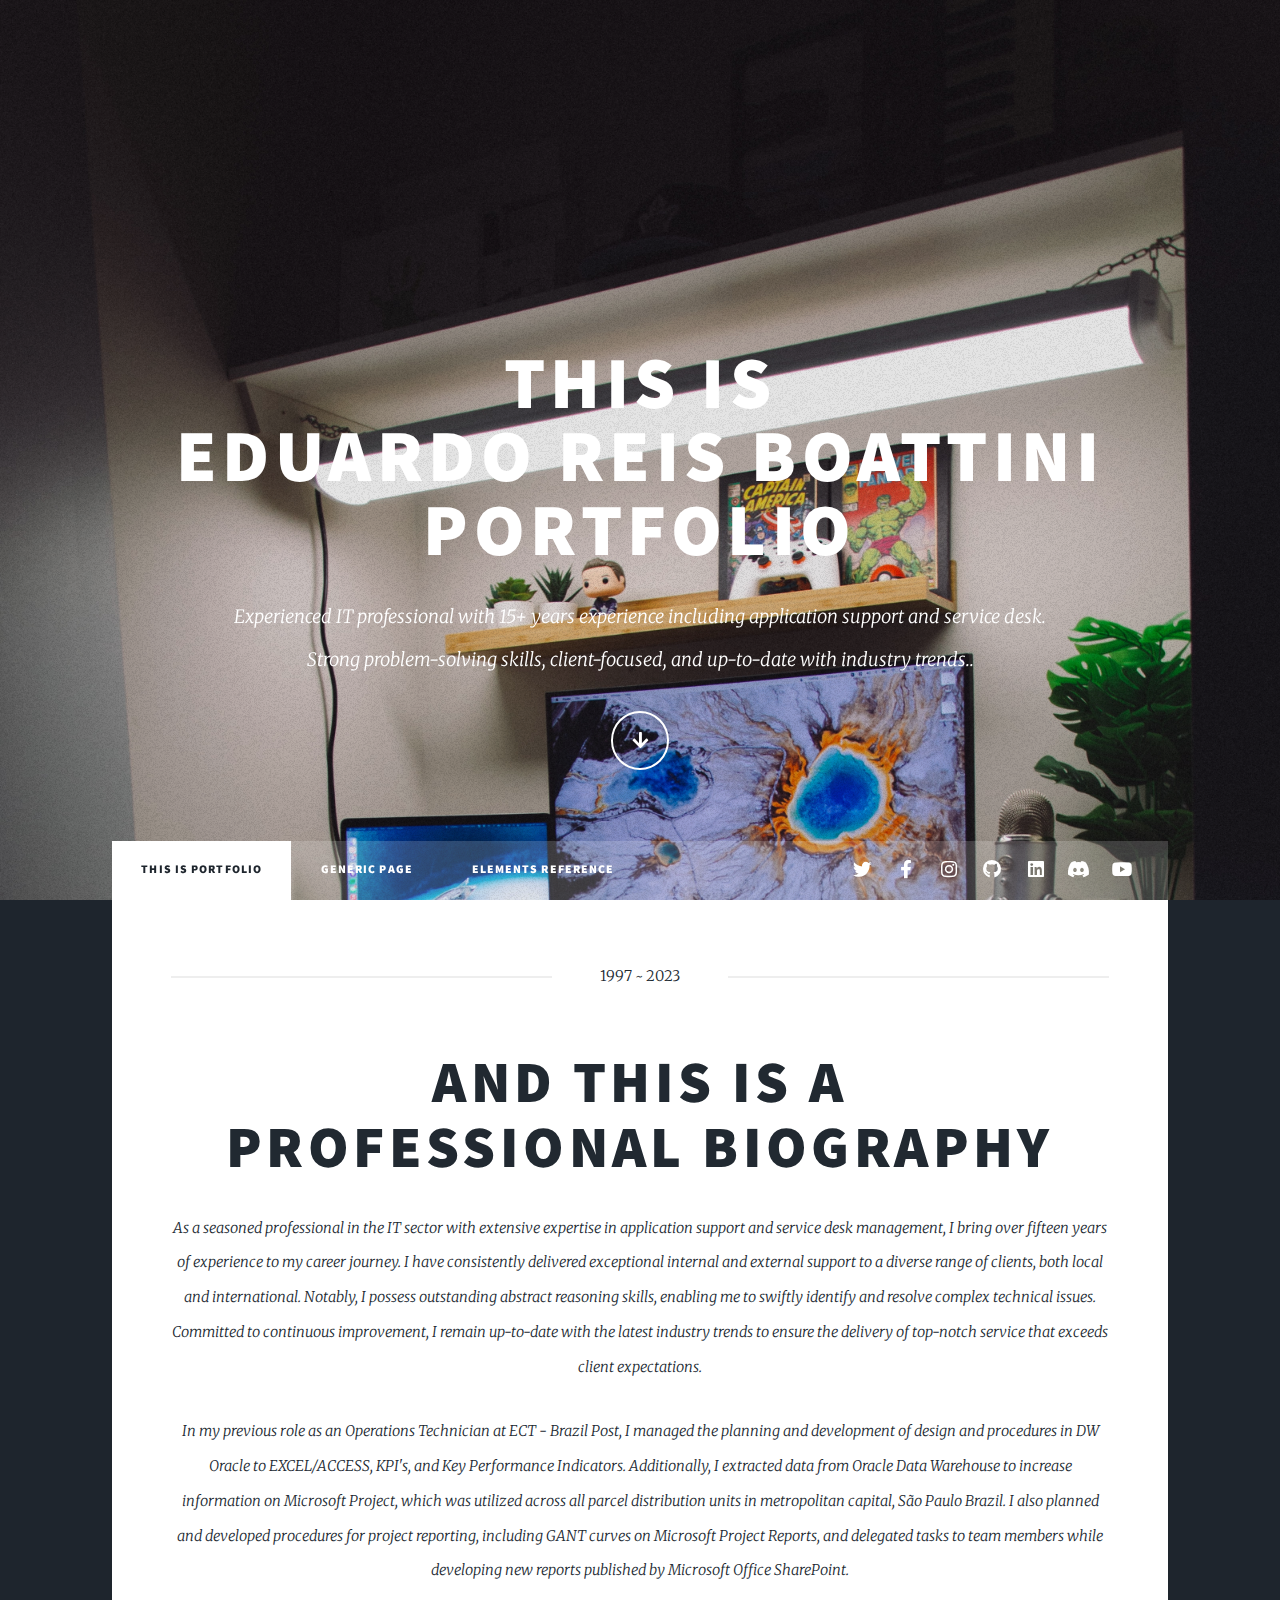
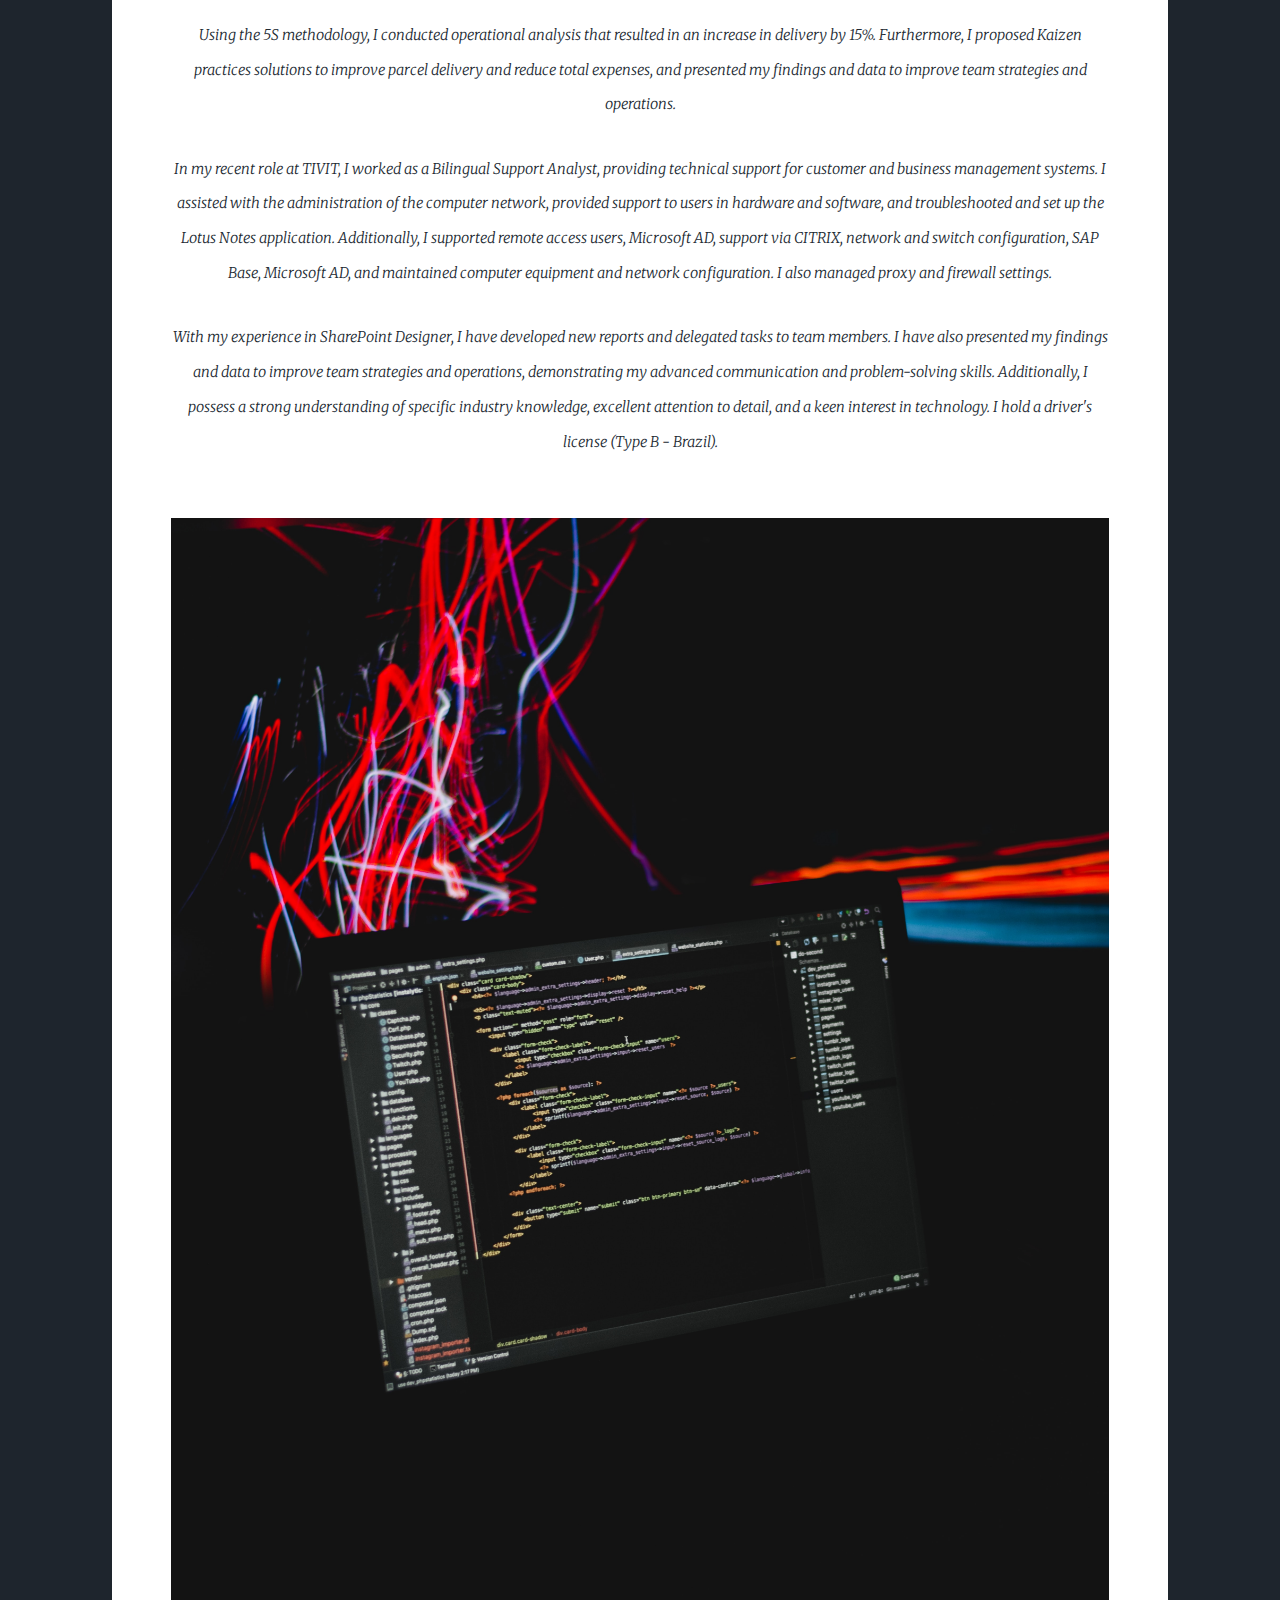
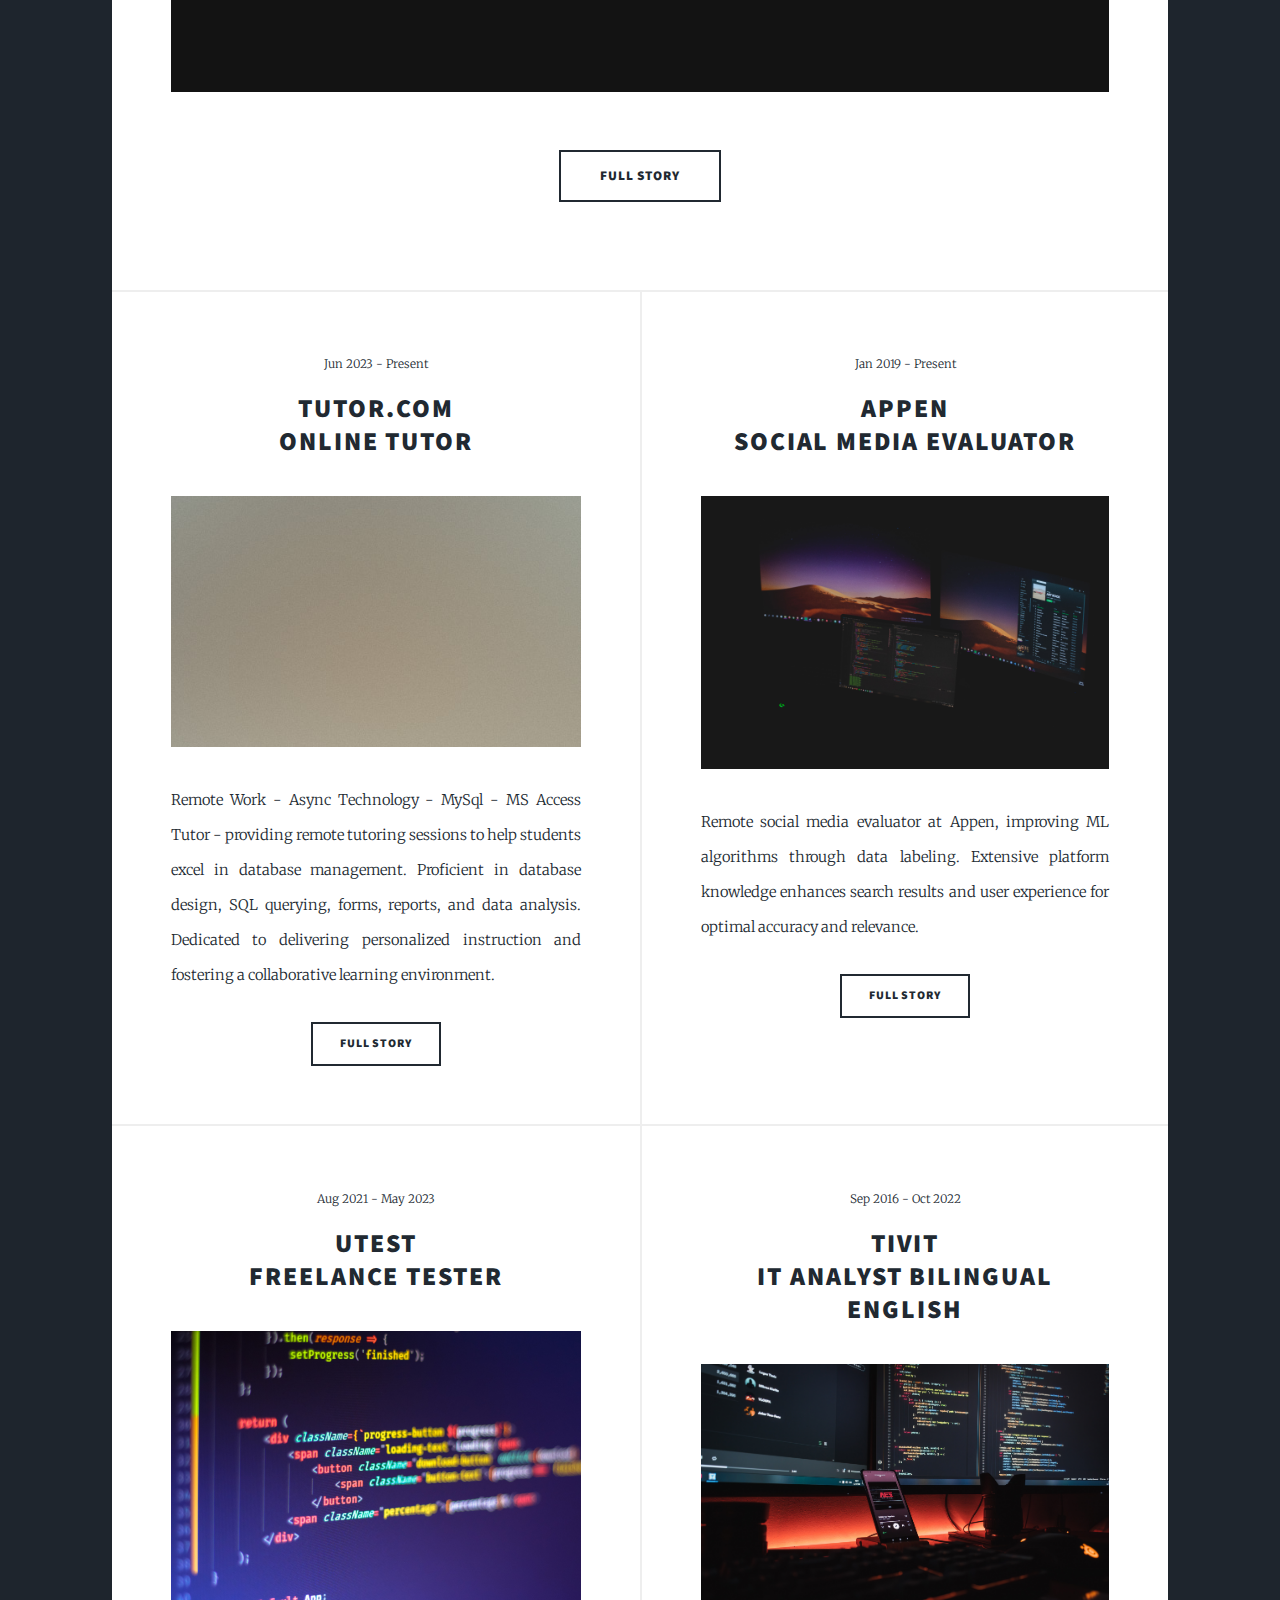
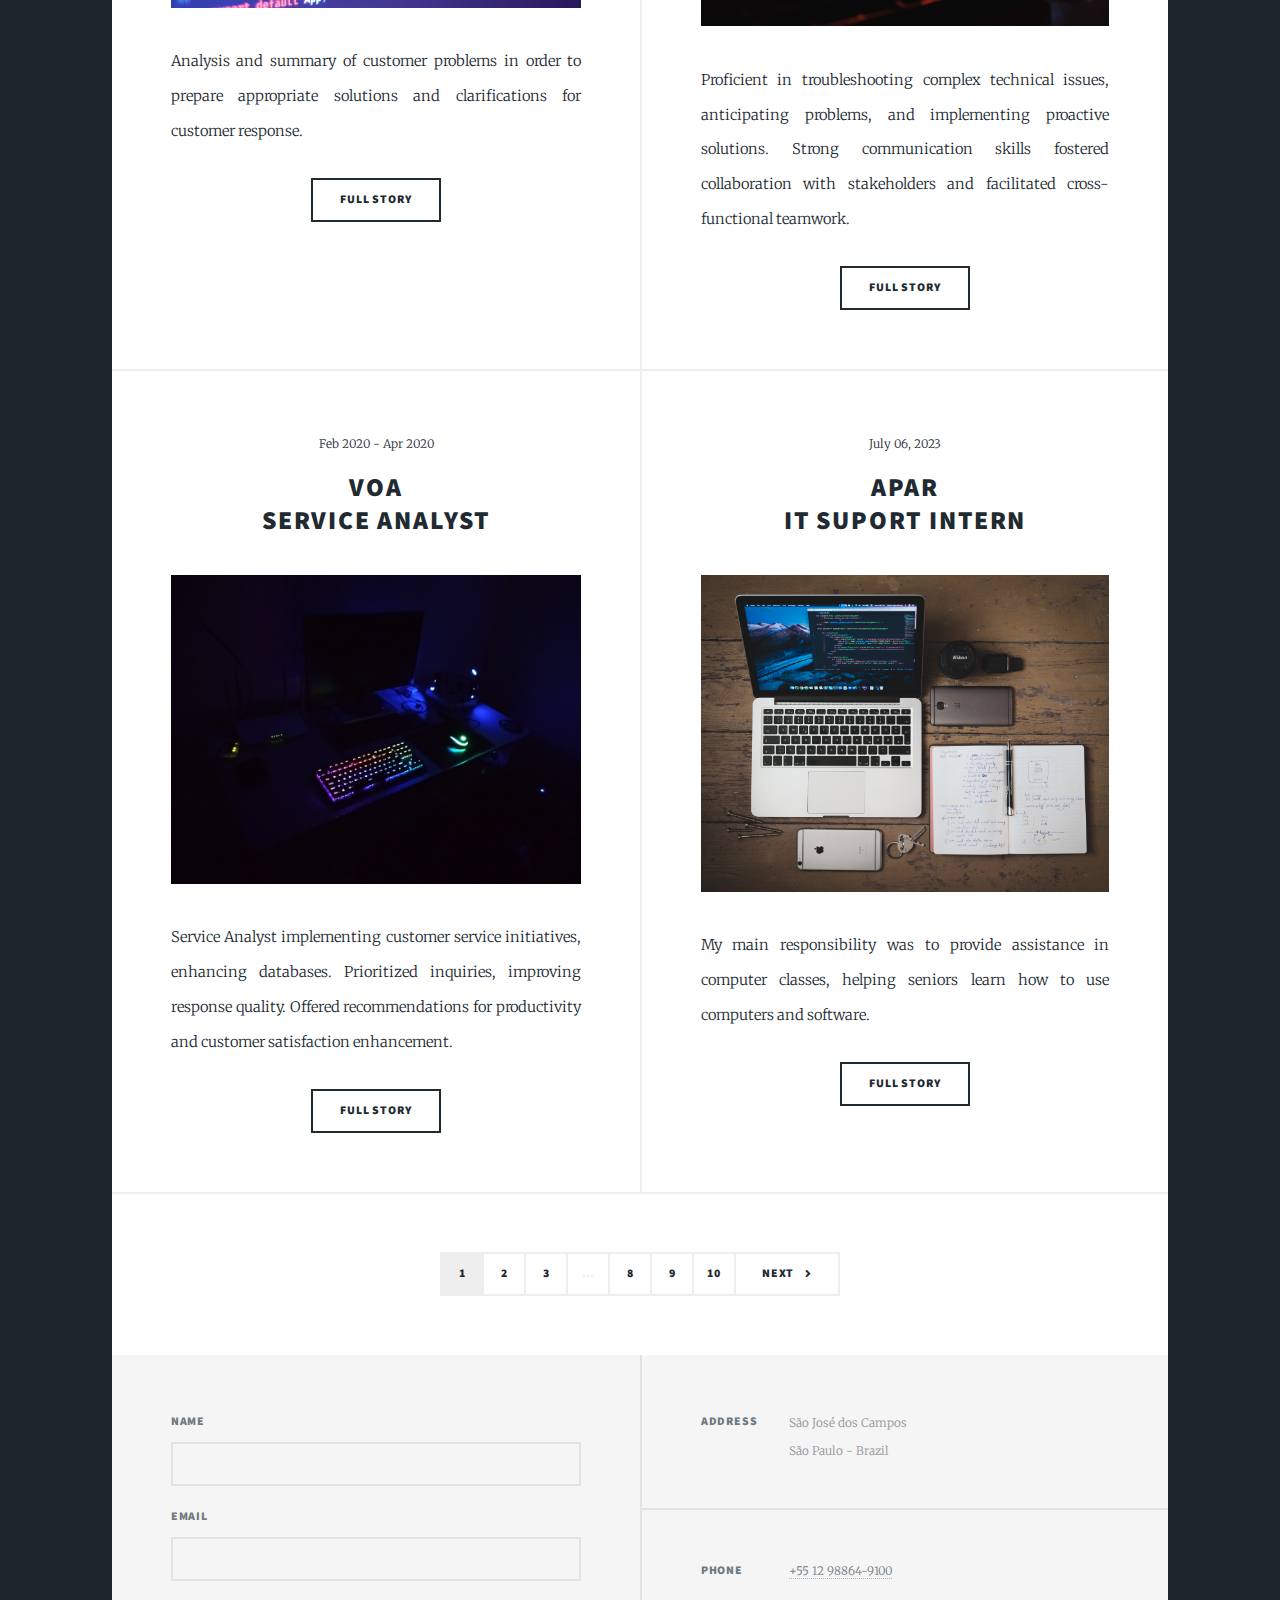
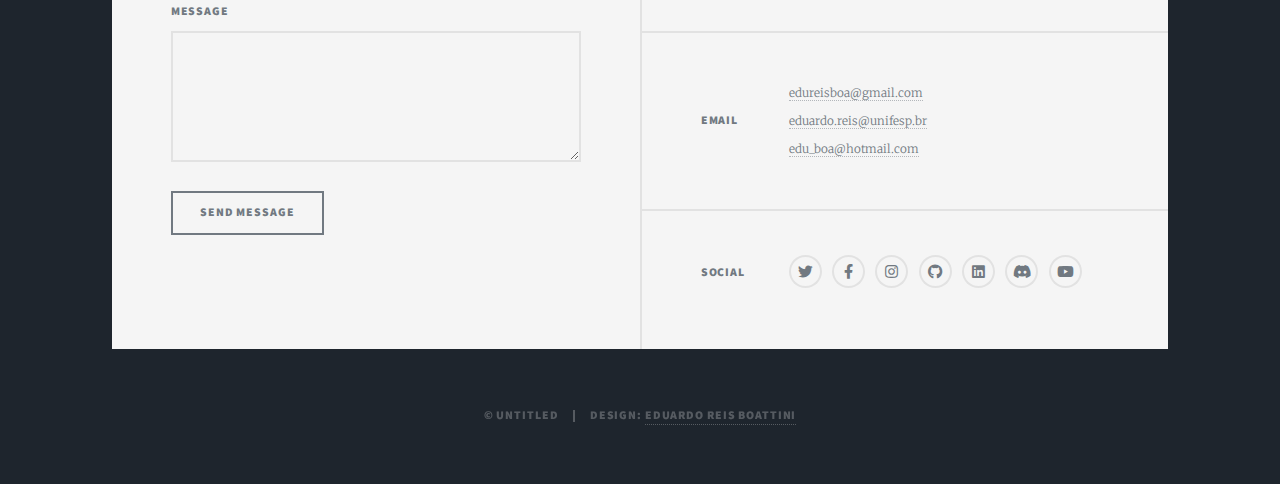
==== commit aac4f413: "Update index.html" ====
--- a/index.html
+++ b/index.html
@@ -59,13 +59,14 @@
 									Professional Biography</a></h2>
 									<p>As a seasoned professional in the IT sector with extensive expertise in application support and service desk management, I bring over fifteen years of experience to my career journey. I have consistently delivered exceptional internal and external support to a diverse range of clients, both local and international. Notably, I possess outstanding abstract reasoning skills, enabling me to swiftly identify and resolve complex technical issues. Committed to continuous improvement, I remain up-to-date with the latest industry trends to ensure the delivery of top-notch service that exceeds client expectations.</p>
 
-										In my previous role as an Operations Technician at ECT - Brazil Post, I managed the planning and development of design and procedures in DW Oracle to EXCEL/ACCESS, KPI's, and Key Performance Indicators.<br> Additionally, I extracted data from Oracle Data Warehouse to increase information on Microsoft Project, which was utilized across all parcel distribution units in metropolitan capital, São Paulo Brazil. I also planned and developed procedures for project reporting, including GANT curves on Microsoft Project Reports, and delegated tasks to team members while developing new reports published by Microsoft Office SharePoint.
-										
-										Using the 5S methodology, I conducted operational analysis that resulted in an increase in delivery by 15%.<br> Furthermore, I proposed Kaizen practices solutions to improve parcel delivery and reduce total expenses, and presented my findings and data to improve team strategies and operations.
-										
-										<p>In my recent role at TIVIT, I worked as a Bilingual Support Analyst, providing technical support for customer and business management systems. I assisted with the administration of the computer network, provided support to users in hardware and software, and troubleshooted and set up the Lotus Notes application. Additionally, I supported remote access users, Microsoft AD, support via CITRIX, network and switch configuration, SAP Base, Microsoft AD, and maintained computer equipment and network configuration. I also managed proxy and firewall settings.</p>
-										
-										With my experience in SharePoint Designer, I have developed new reports and delegated tasks to team members. I have also presented my findings and data to improve team strategies and operations, demonstrating my advanced communication and problem-solving skills. Additionally, I possess a strong understanding of specific industry knowledge, excellent attention to detail, and a keen interest in technology. <br>I hold a driver's license (Type B - Brazil).</p>
+									<p>In my previous role as an Operations Technician at ECT - Brazil Post, I managed the planning and development of design and procedures in DW Oracle to EXCEL/ACCESS, KPI's, and Key Performance Indicators. Additionally, I extracted data from Oracle Data Warehouse to increase information on Microsoft Project, which was utilized across all parcel distribution units in metropolitan capital, São Paulo Brazil. I also planned and developed procedures for project reporting, including GANT curves on Microsoft Project Reports, and delegated tasks to team members while developing new reports published by Microsoft Office SharePoint.</p>
+																		
+									<p>Using the 5S methodology, I conducted operational analysis that resulted in an increase in delivery by 15%. Furthermore, I proposed Kaizen practices solutions to improve parcel delivery and reduce total expenses, and presented my findings and data to improve team strategies and operations.</p>
+																		
+									<p>In my recent role at TIVIT, I worked as a Bilingual Support Analyst, providing technical support for customer and business management systems. I assisted with the administration of the computer network, provided support to users in hardware and software, and troubleshooted and set up the Lotus Notes application. Additionally, I supported remote access users, Microsoft AD, support via CITRIX, network and switch configuration, SAP Base, Microsoft AD, and maintained computer equipment and network configuration. I also managed proxy and firewall settings.</p>
+																	
+									<p>With my experience in SharePoint Designer, I have developed new reports and delegated tasks to team members. I have also presented my findings and data to improve team strategies and operations, demonstrating my advanced communication and problem-solving skills. Additionally, I possess a strong understanding of specific industry knowledge, excellent attention to detail, and a keen interest in technology. I hold a driver's license (Type B - Brazil).</p>
+									
 								</header>
 								<a href="#" class="image main"><img src="images/pic01.jpg" alt="" /></a>
 								<ul class="actions special">
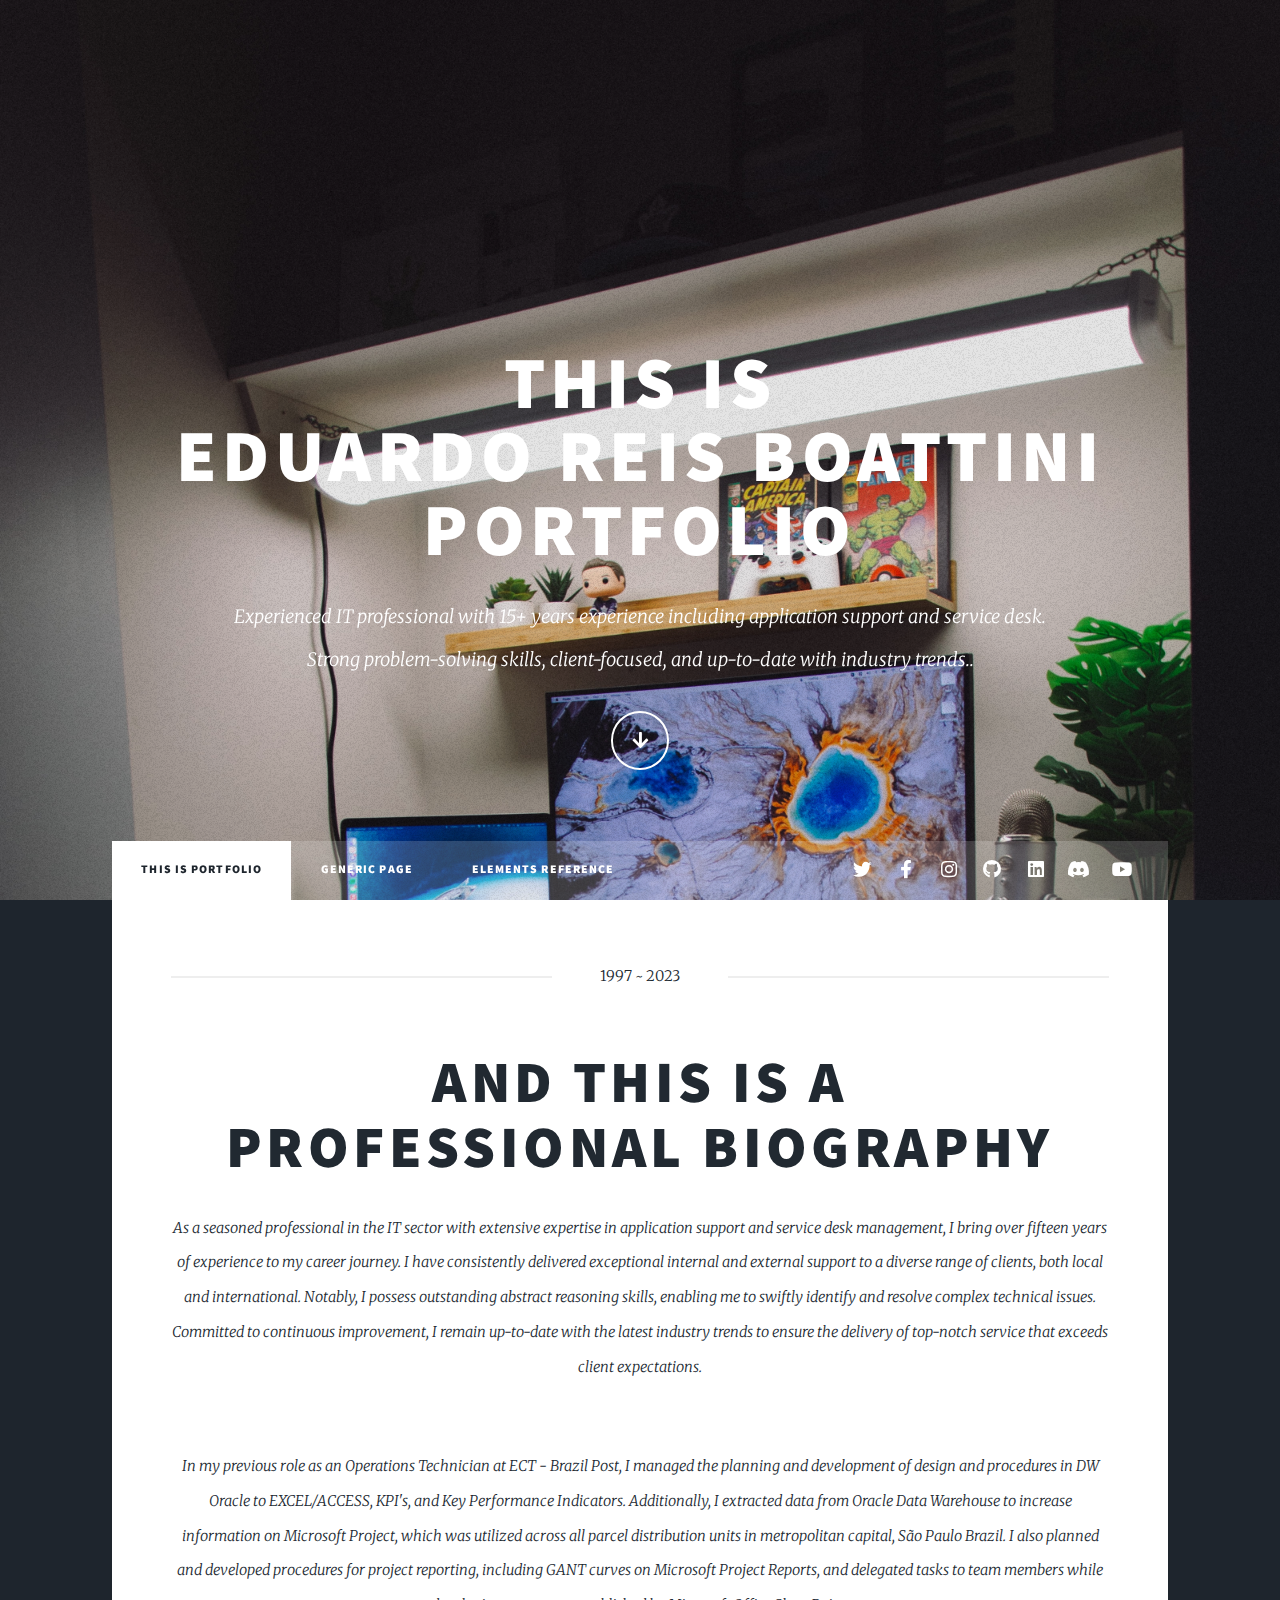
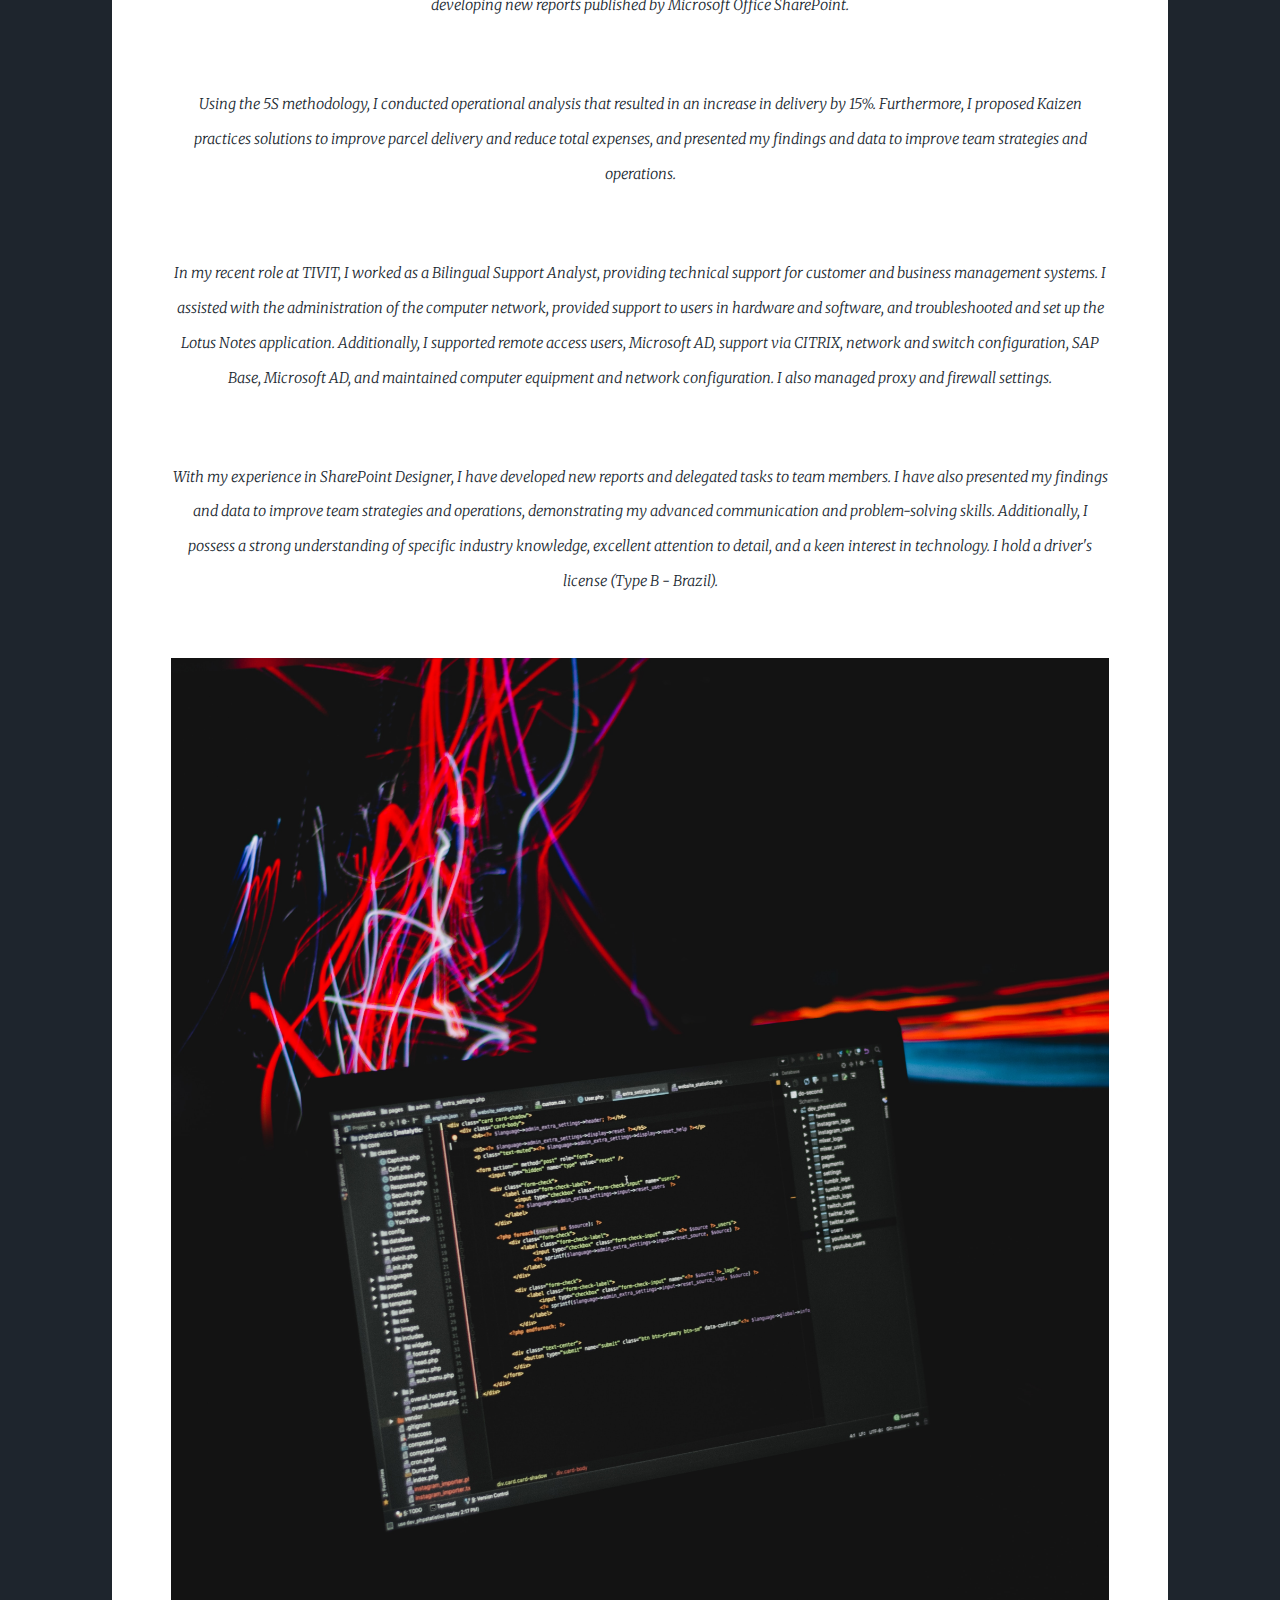
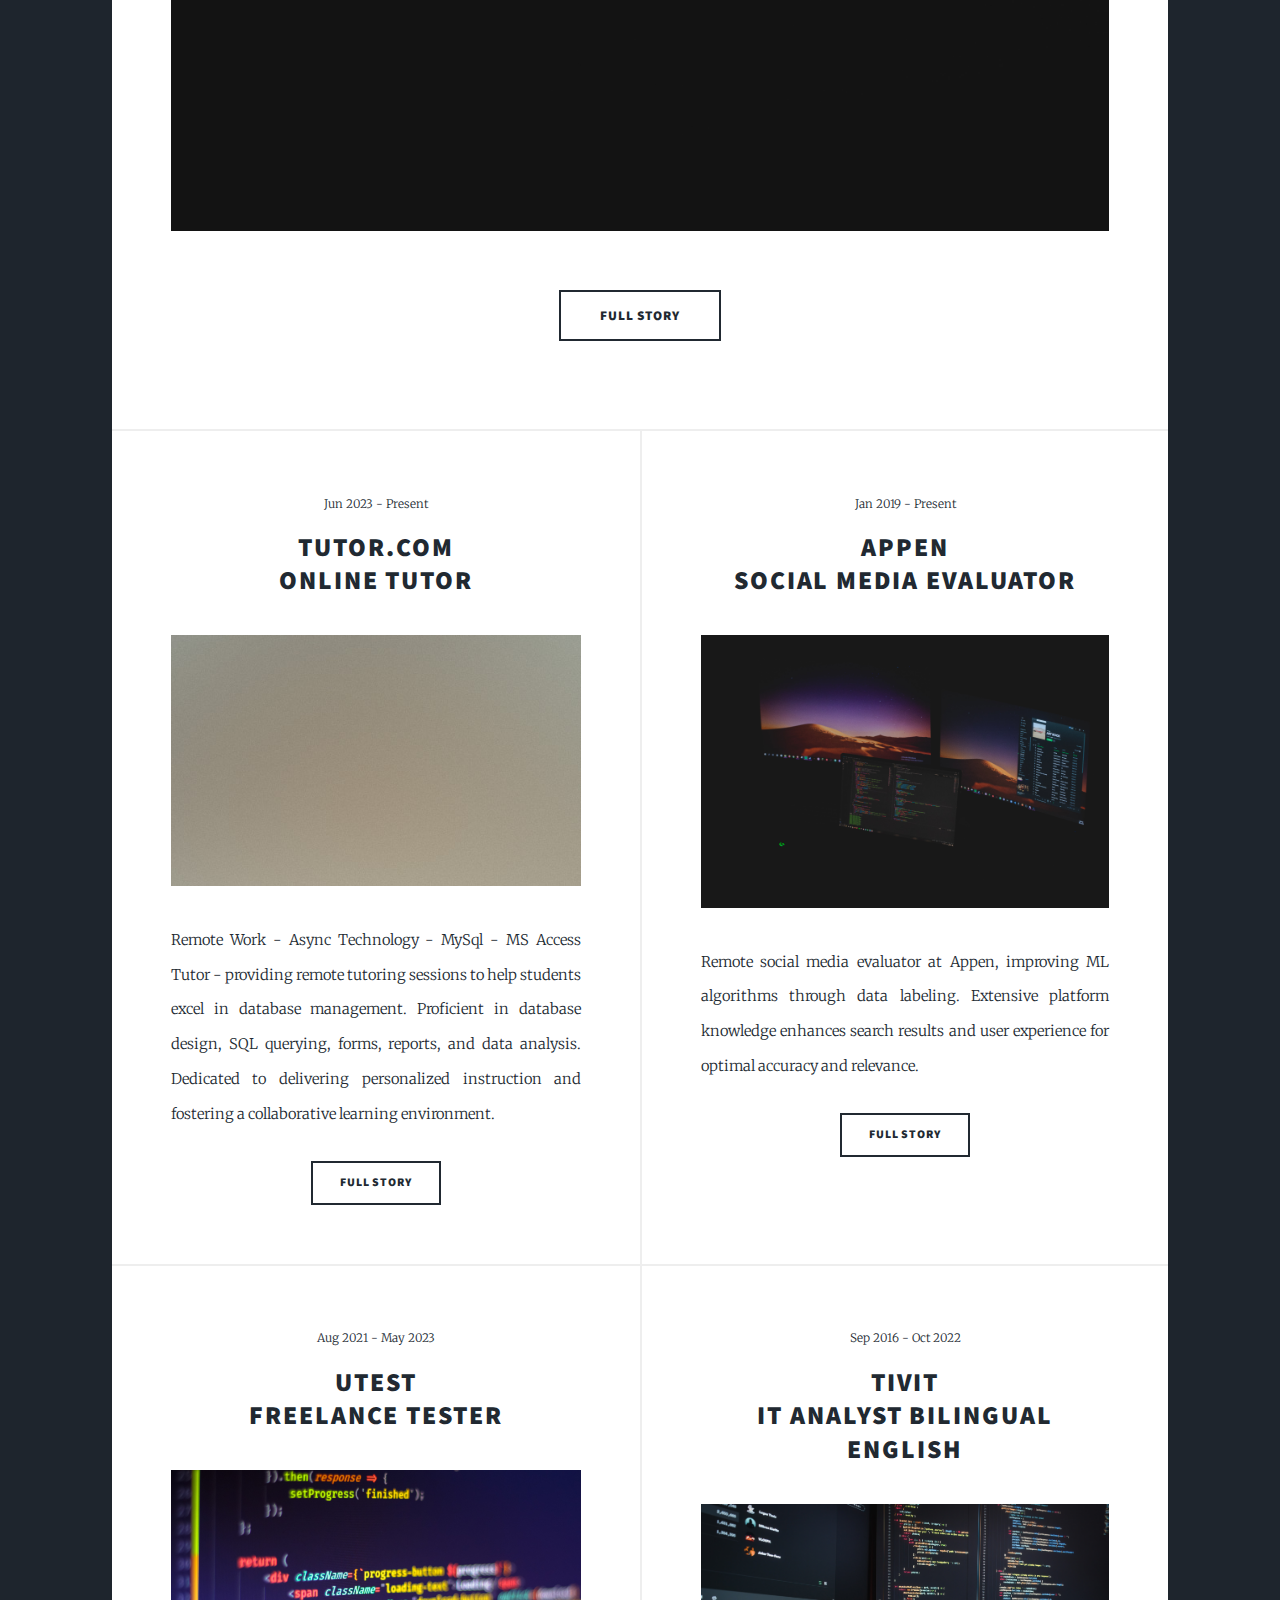
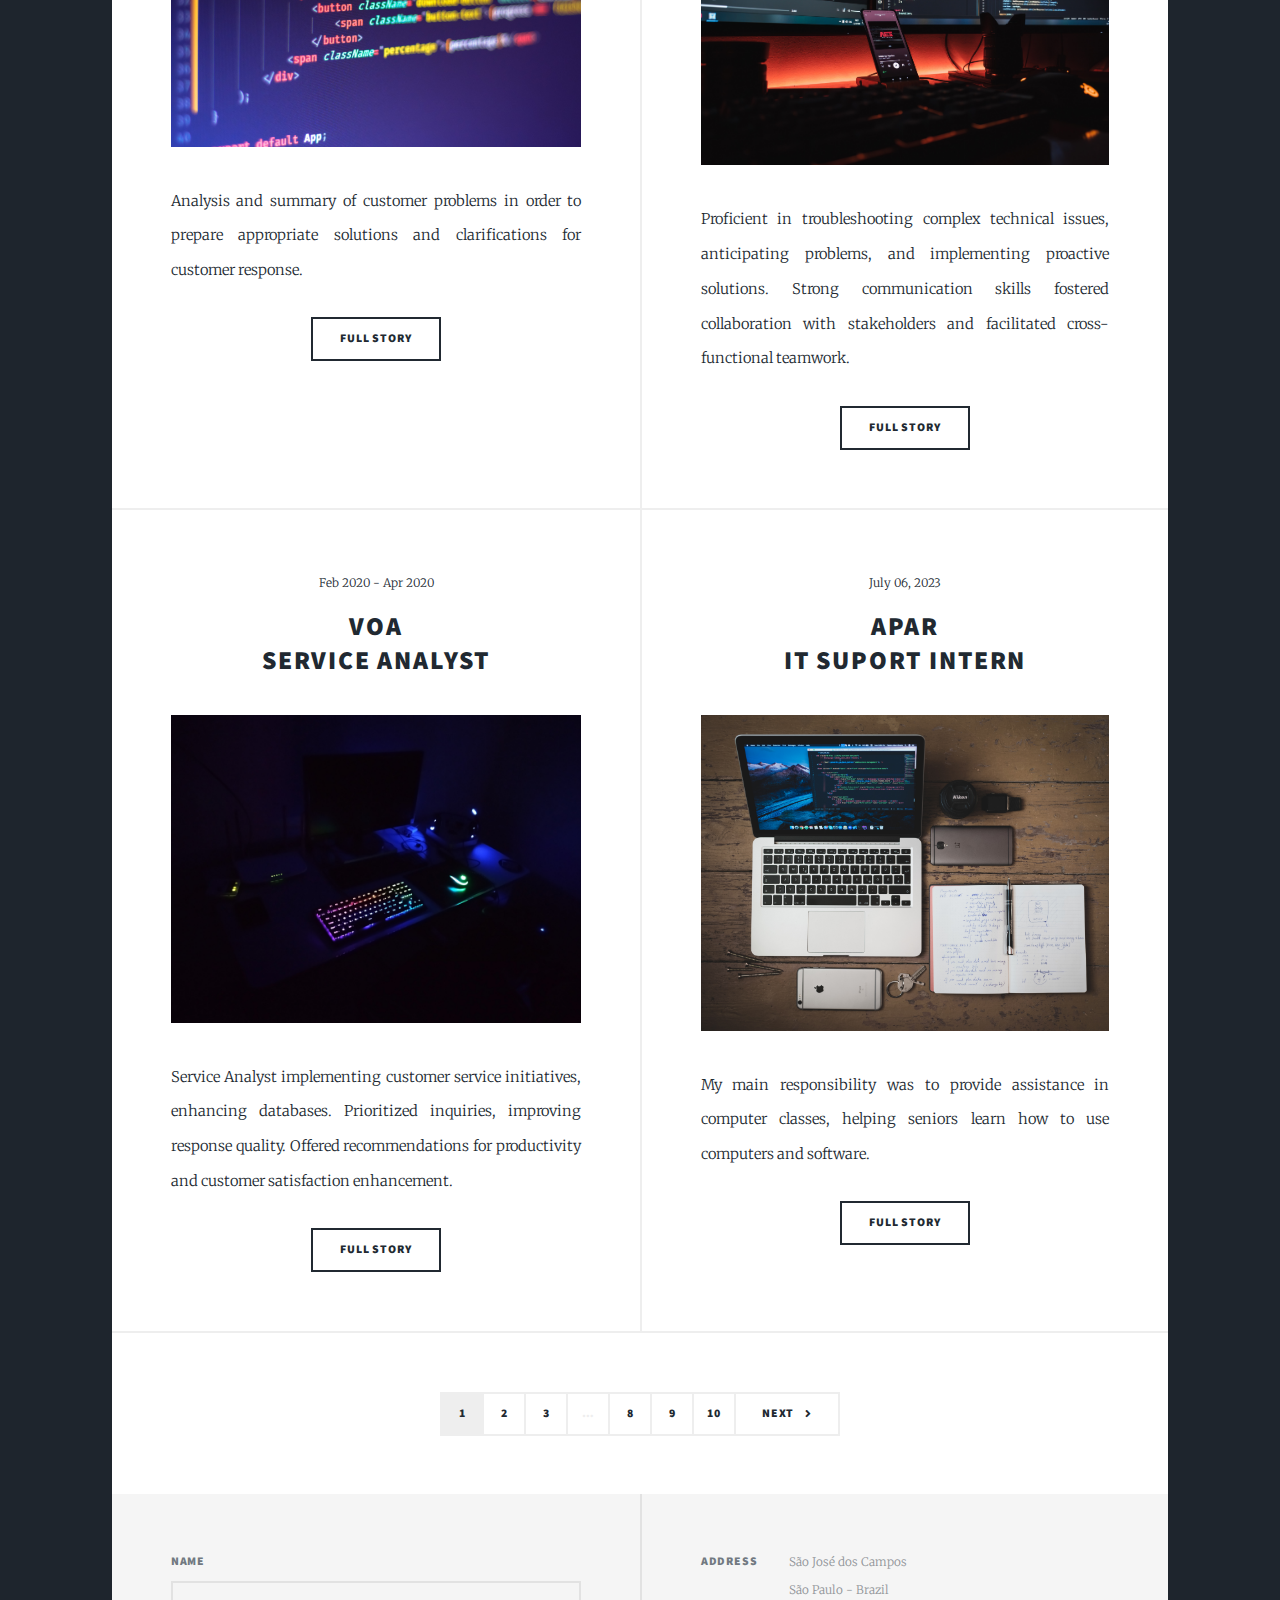
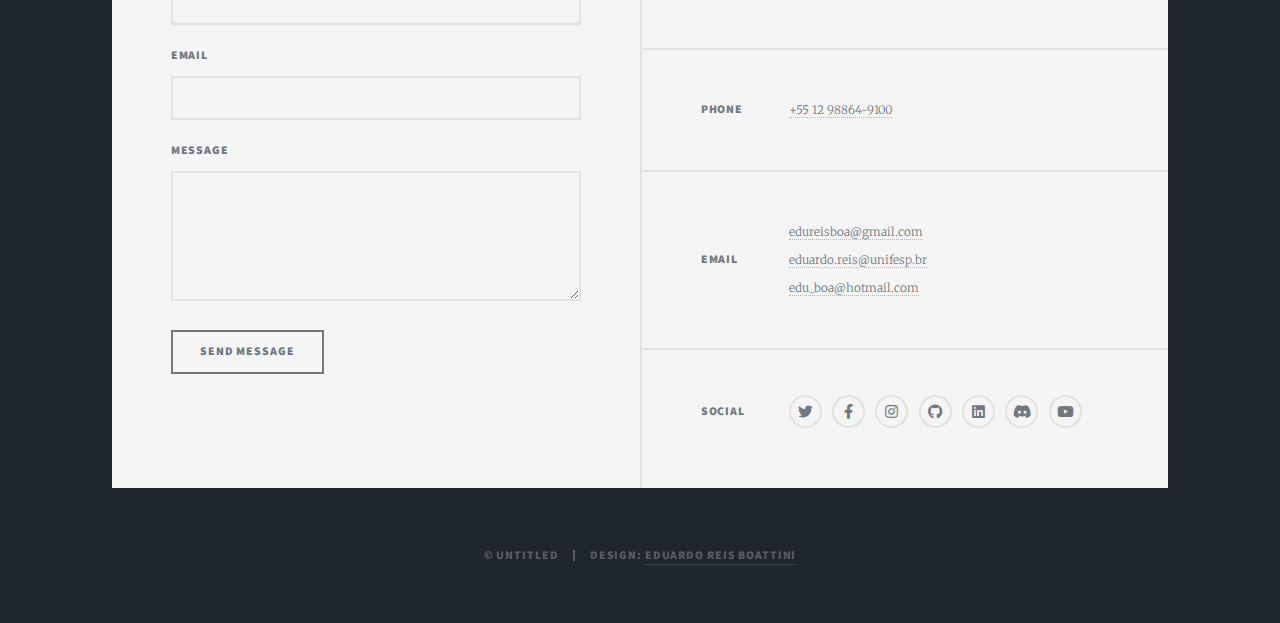
==== commit d6397bb4: "Update index.html" ====
--- a/index.html
+++ b/index.html
@@ -58,13 +58,13 @@
 									<h2><a href="#">And this is a<br />
 									Professional Biography</a></h2>
 									<p>As a seasoned professional in the IT sector with extensive expertise in application support and service desk management, I bring over fifteen years of experience to my career journey. I have consistently delivered exceptional internal and external support to a diverse range of clients, both local and international. Notably, I possess outstanding abstract reasoning skills, enabling me to swiftly identify and resolve complex technical issues. Committed to continuous improvement, I remain up-to-date with the latest industry trends to ensure the delivery of top-notch service that exceeds client expectations.</p>
-
+									<br>
 									<p>In my previous role as an Operations Technician at ECT - Brazil Post, I managed the planning and development of design and procedures in DW Oracle to EXCEL/ACCESS, KPI's, and Key Performance Indicators. Additionally, I extracted data from Oracle Data Warehouse to increase information on Microsoft Project, which was utilized across all parcel distribution units in metropolitan capital, São Paulo Brazil. I also planned and developed procedures for project reporting, including GANT curves on Microsoft Project Reports, and delegated tasks to team members while developing new reports published by Microsoft Office SharePoint.</p>
-																		
+									<br>									
 									<p>Using the 5S methodology, I conducted operational analysis that resulted in an increase in delivery by 15%. Furthermore, I proposed Kaizen practices solutions to improve parcel delivery and reduce total expenses, and presented my findings and data to improve team strategies and operations.</p>
-																		
+									<br>									
 									<p>In my recent role at TIVIT, I worked as a Bilingual Support Analyst, providing technical support for customer and business management systems. I assisted with the administration of the computer network, provided support to users in hardware and software, and troubleshooted and set up the Lotus Notes application. Additionally, I supported remote access users, Microsoft AD, support via CITRIX, network and switch configuration, SAP Base, Microsoft AD, and maintained computer equipment and network configuration. I also managed proxy and firewall settings.</p>
-																	
+									<br>								
 									<p>With my experience in SharePoint Designer, I have developed new reports and delegated tasks to team members. I have also presented my findings and data to improve team strategies and operations, demonstrating my advanced communication and problem-solving skills. Additionally, I possess a strong understanding of specific industry knowledge, excellent attention to detail, and a keen interest in technology. I hold a driver's license (Type B - Brazil).</p>
 									
 								</header>
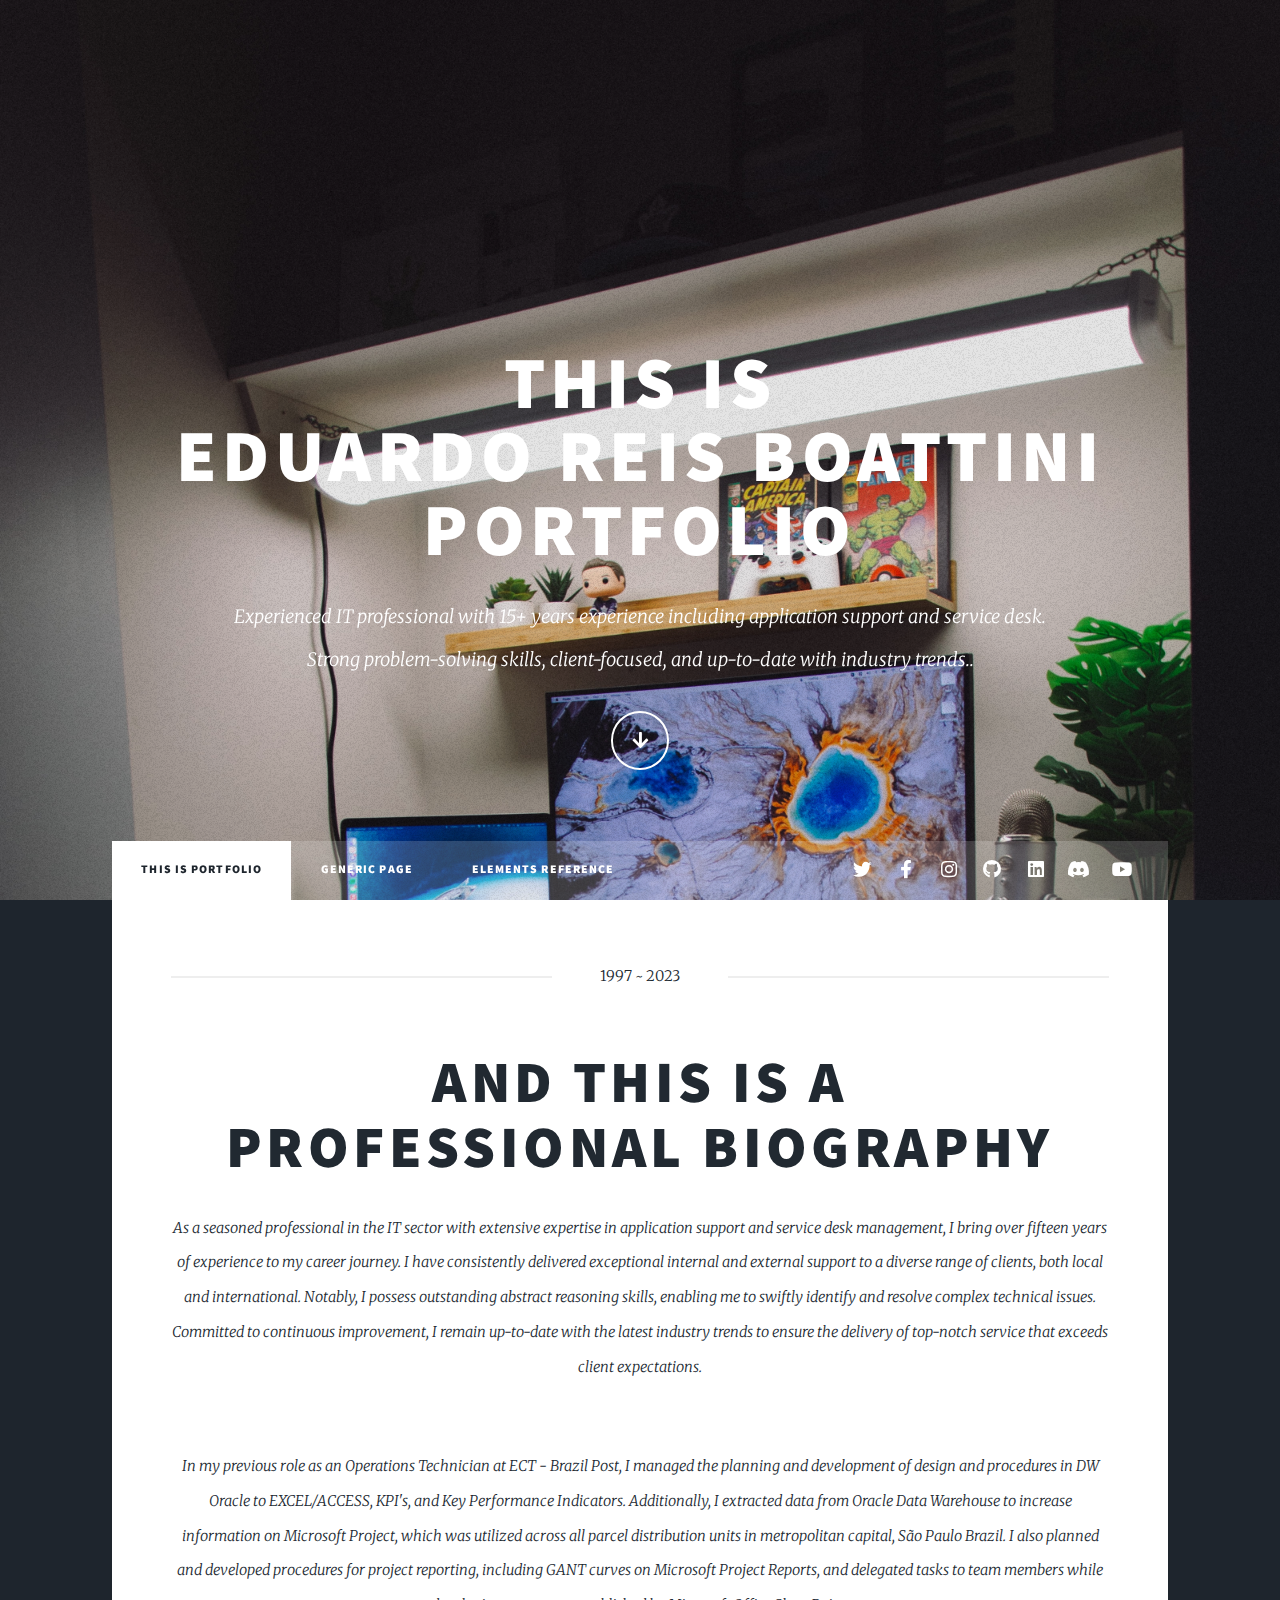
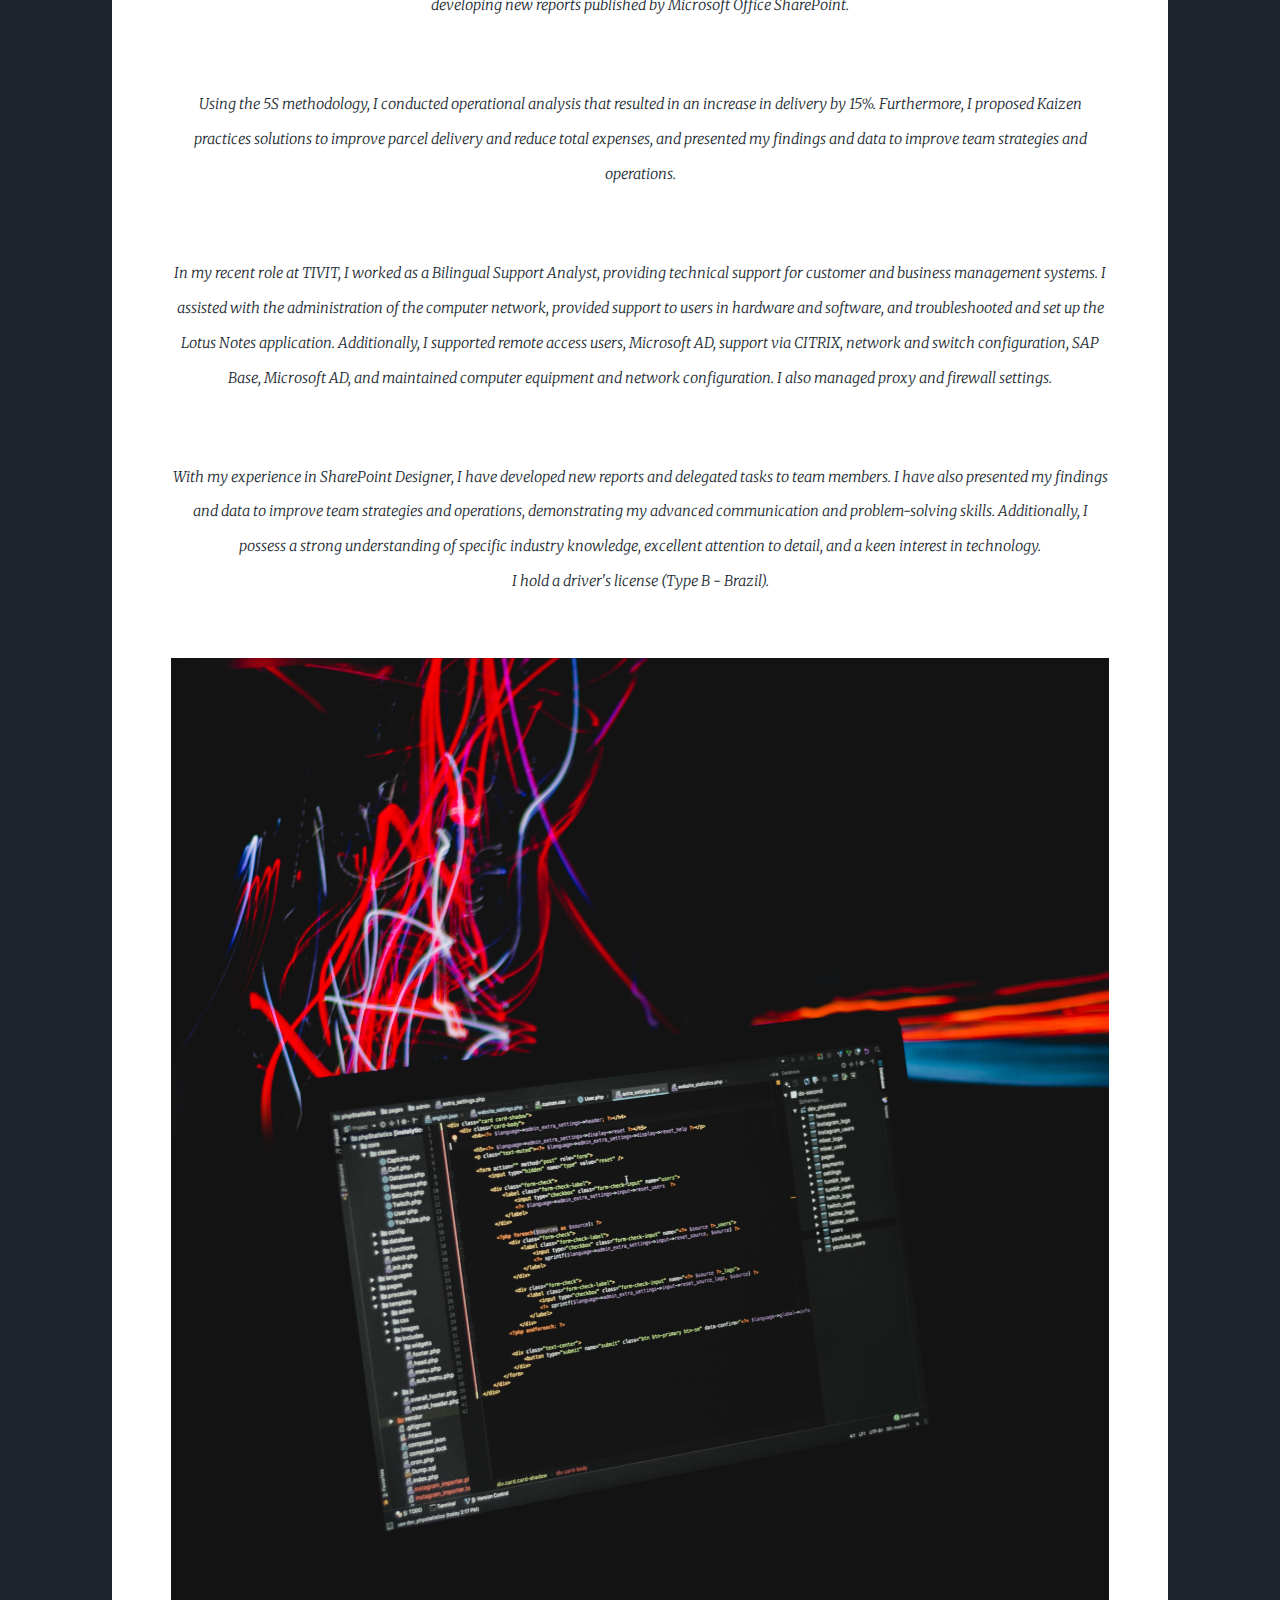
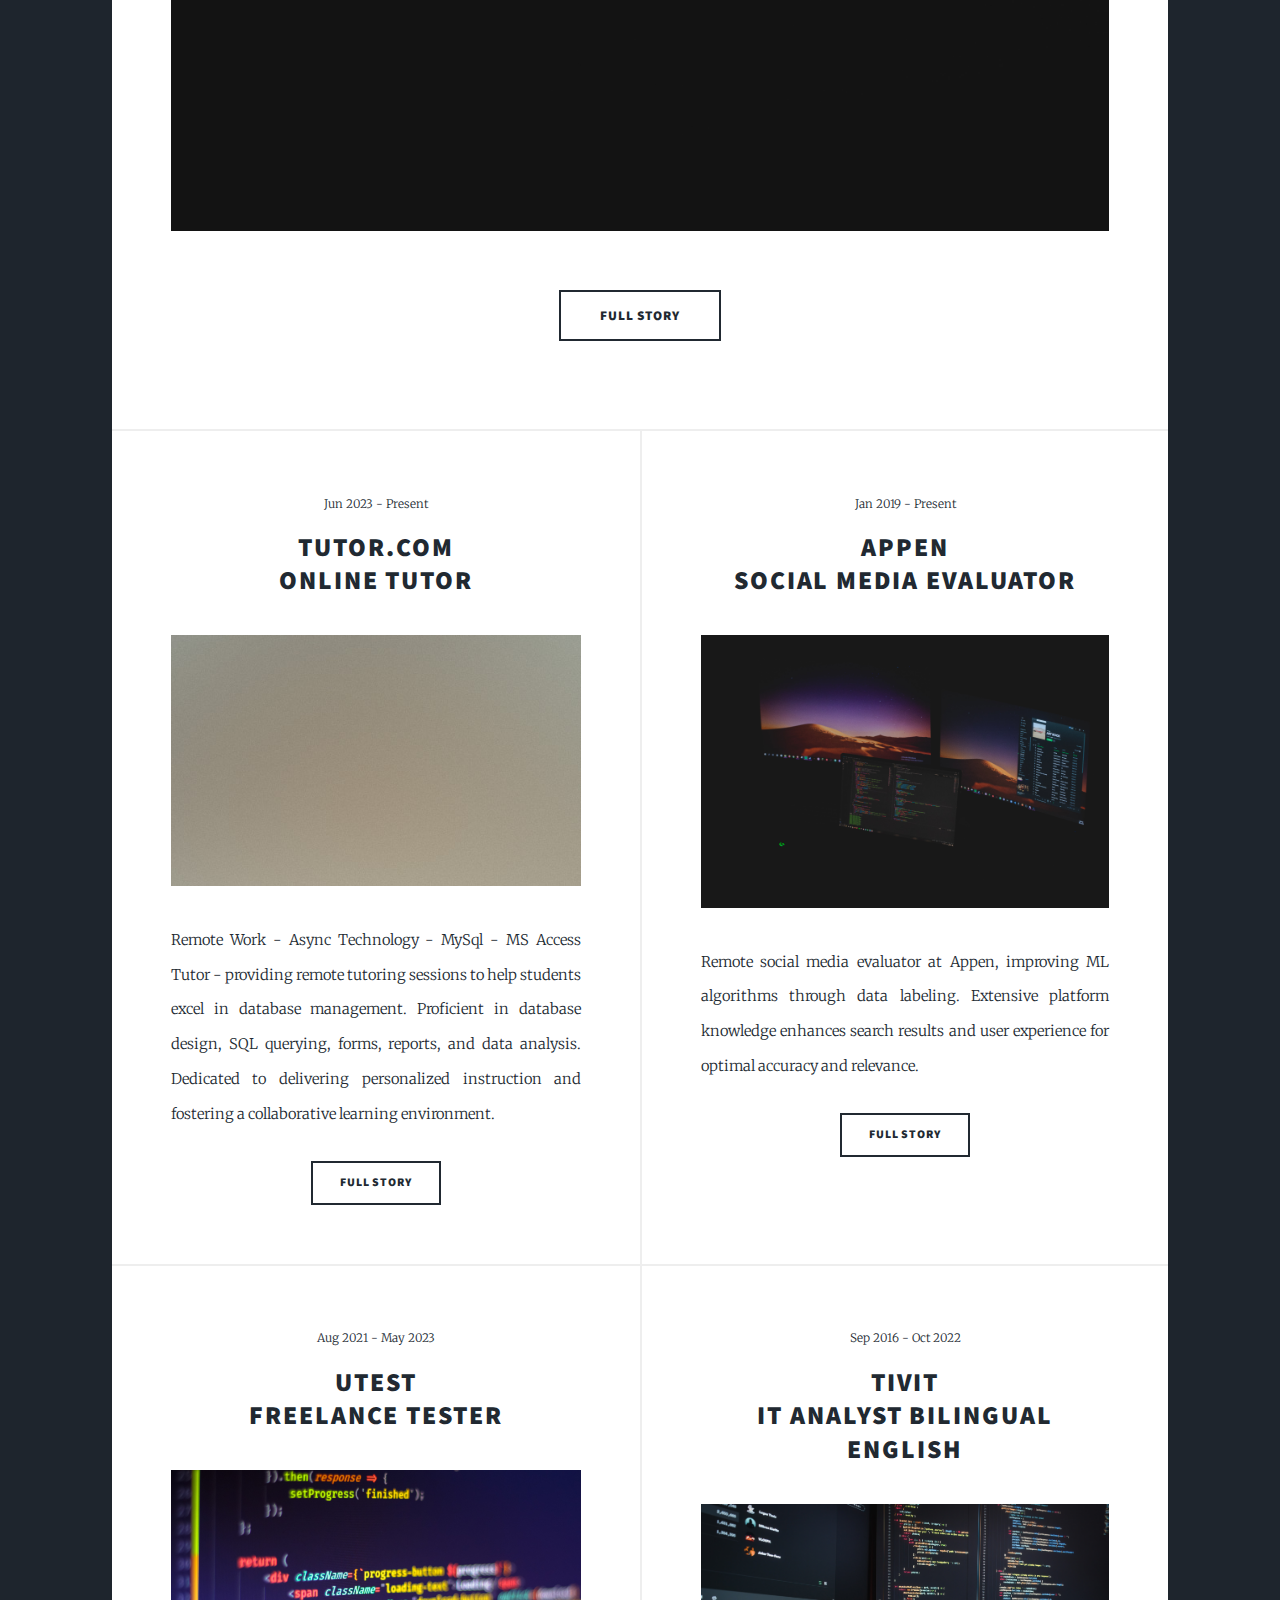
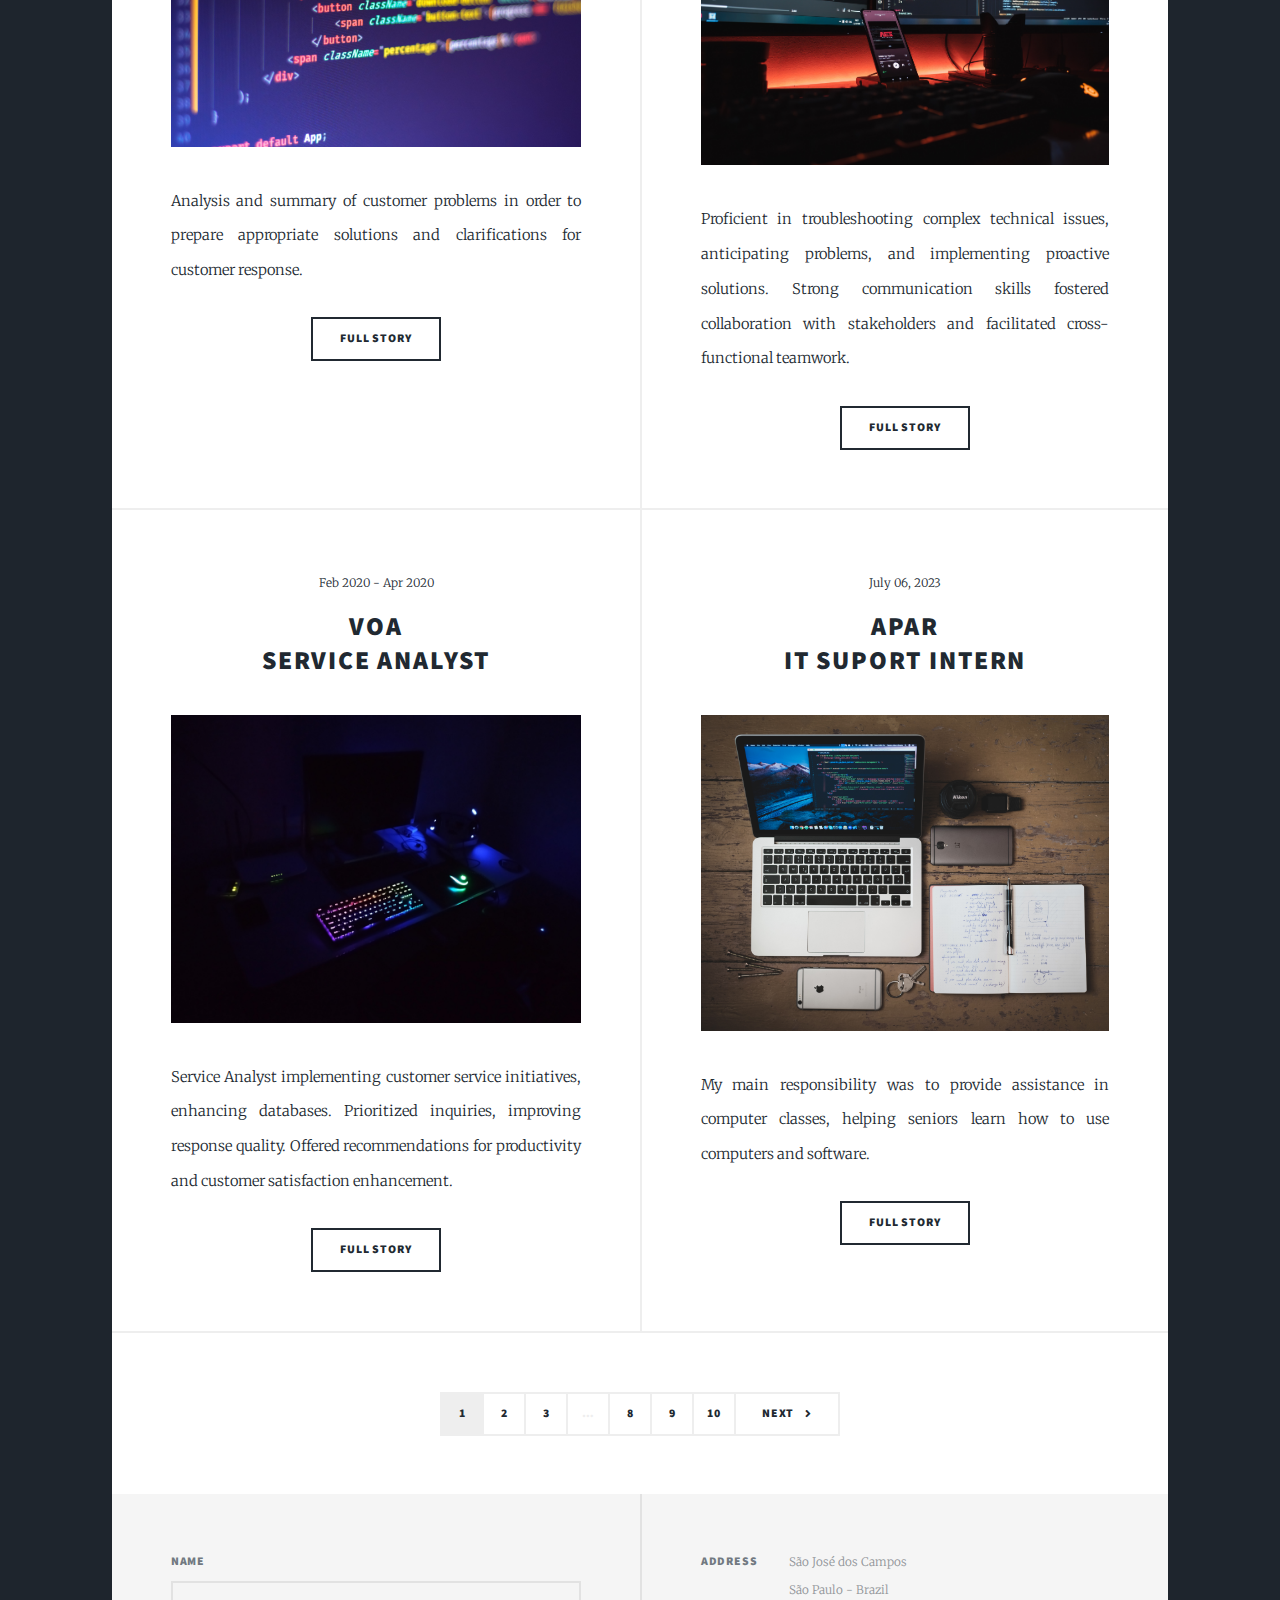
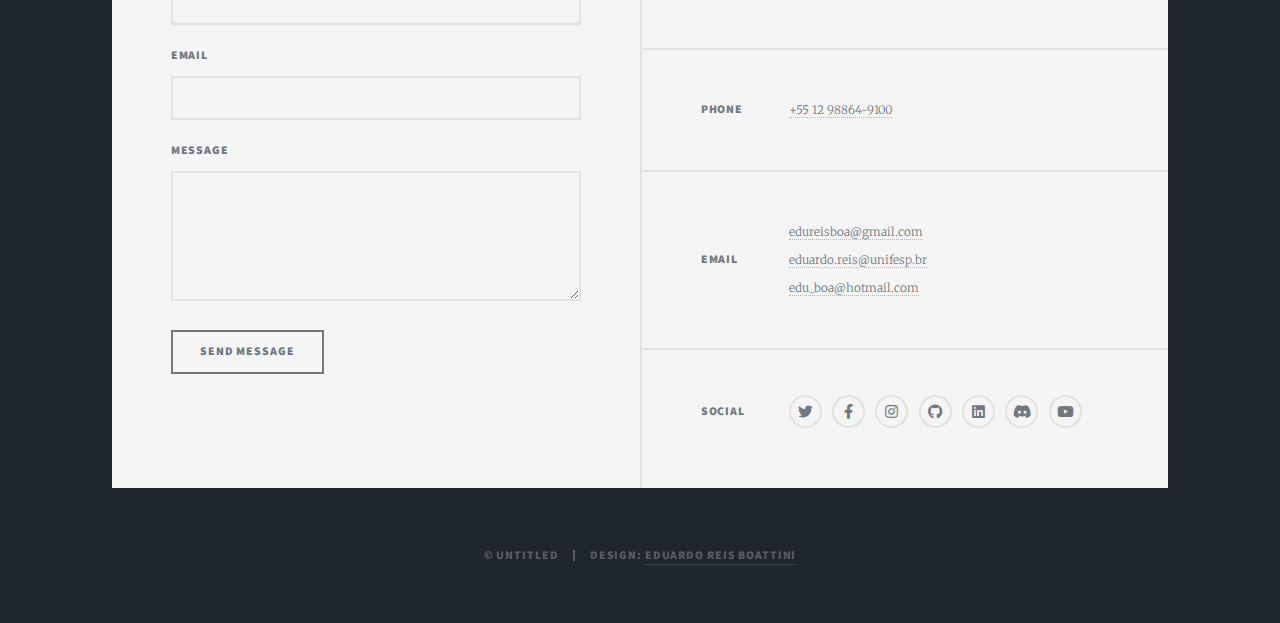
==== commit ad30f2e4: "Update index.html" ====
--- a/index.html
+++ b/index.html
@@ -65,7 +65,7 @@
 									<br>									
 									<p>In my recent role at TIVIT, I worked as a Bilingual Support Analyst, providing technical support for customer and business management systems. I assisted with the administration of the computer network, provided support to users in hardware and software, and troubleshooted and set up the Lotus Notes application. Additionally, I supported remote access users, Microsoft AD, support via CITRIX, network and switch configuration, SAP Base, Microsoft AD, and maintained computer equipment and network configuration. I also managed proxy and firewall settings.</p>
 									<br>								
-									<p>With my experience in SharePoint Designer, I have developed new reports and delegated tasks to team members. I have also presented my findings and data to improve team strategies and operations, demonstrating my advanced communication and problem-solving skills. Additionally, I possess a strong understanding of specific industry knowledge, excellent attention to detail, and a keen interest in technology. I hold a driver's license (Type B - Brazil).</p>
+									<p>With my experience in SharePoint Designer, I have developed new reports and delegated tasks to team members. I have also presented my findings and data to improve team strategies and operations, demonstrating my advanced communication and problem-solving skills. Additionally, I possess a strong understanding of specific industry knowledge, excellent attention to detail, and a keen interest in technology.<br> I hold a driver's license (Type B - Brazil).</p>
 									
 								</header>
 								<a href="#" class="image main"><img src="images/pic01.jpg" alt="" /></a>
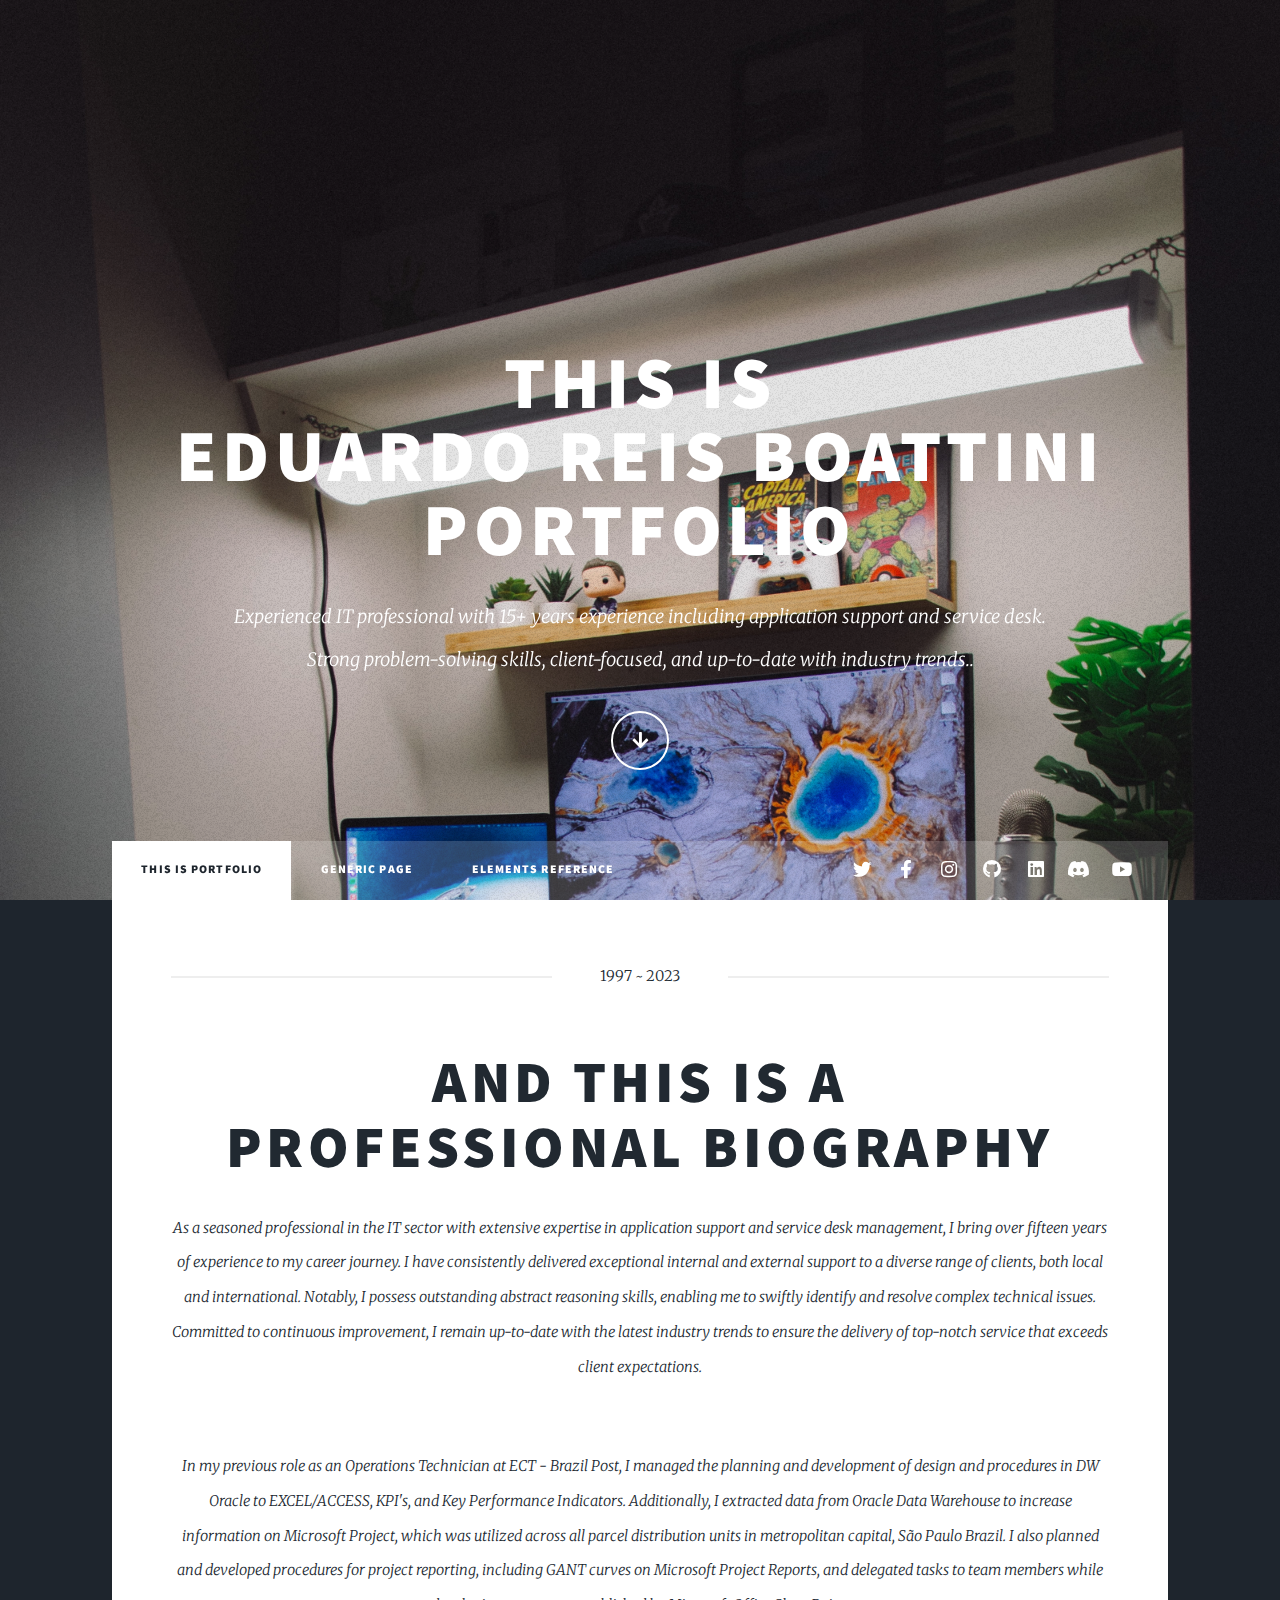
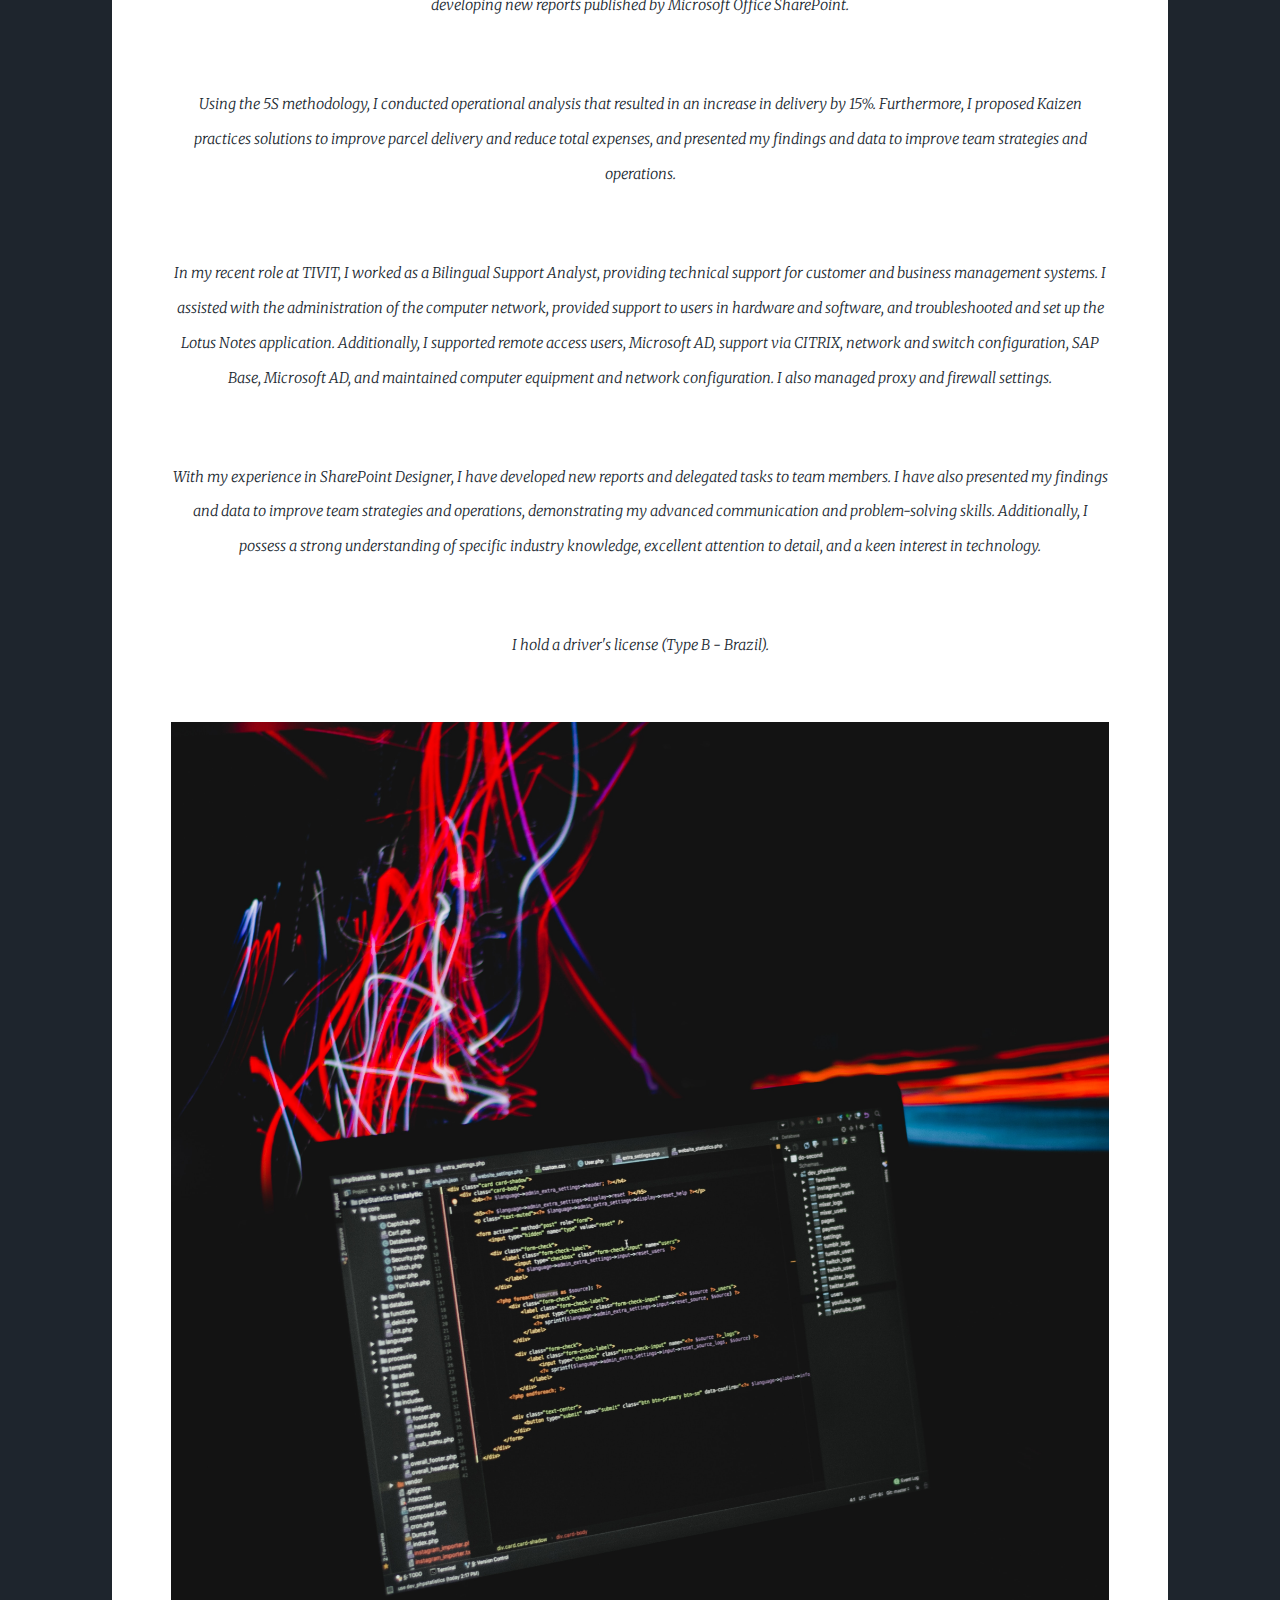
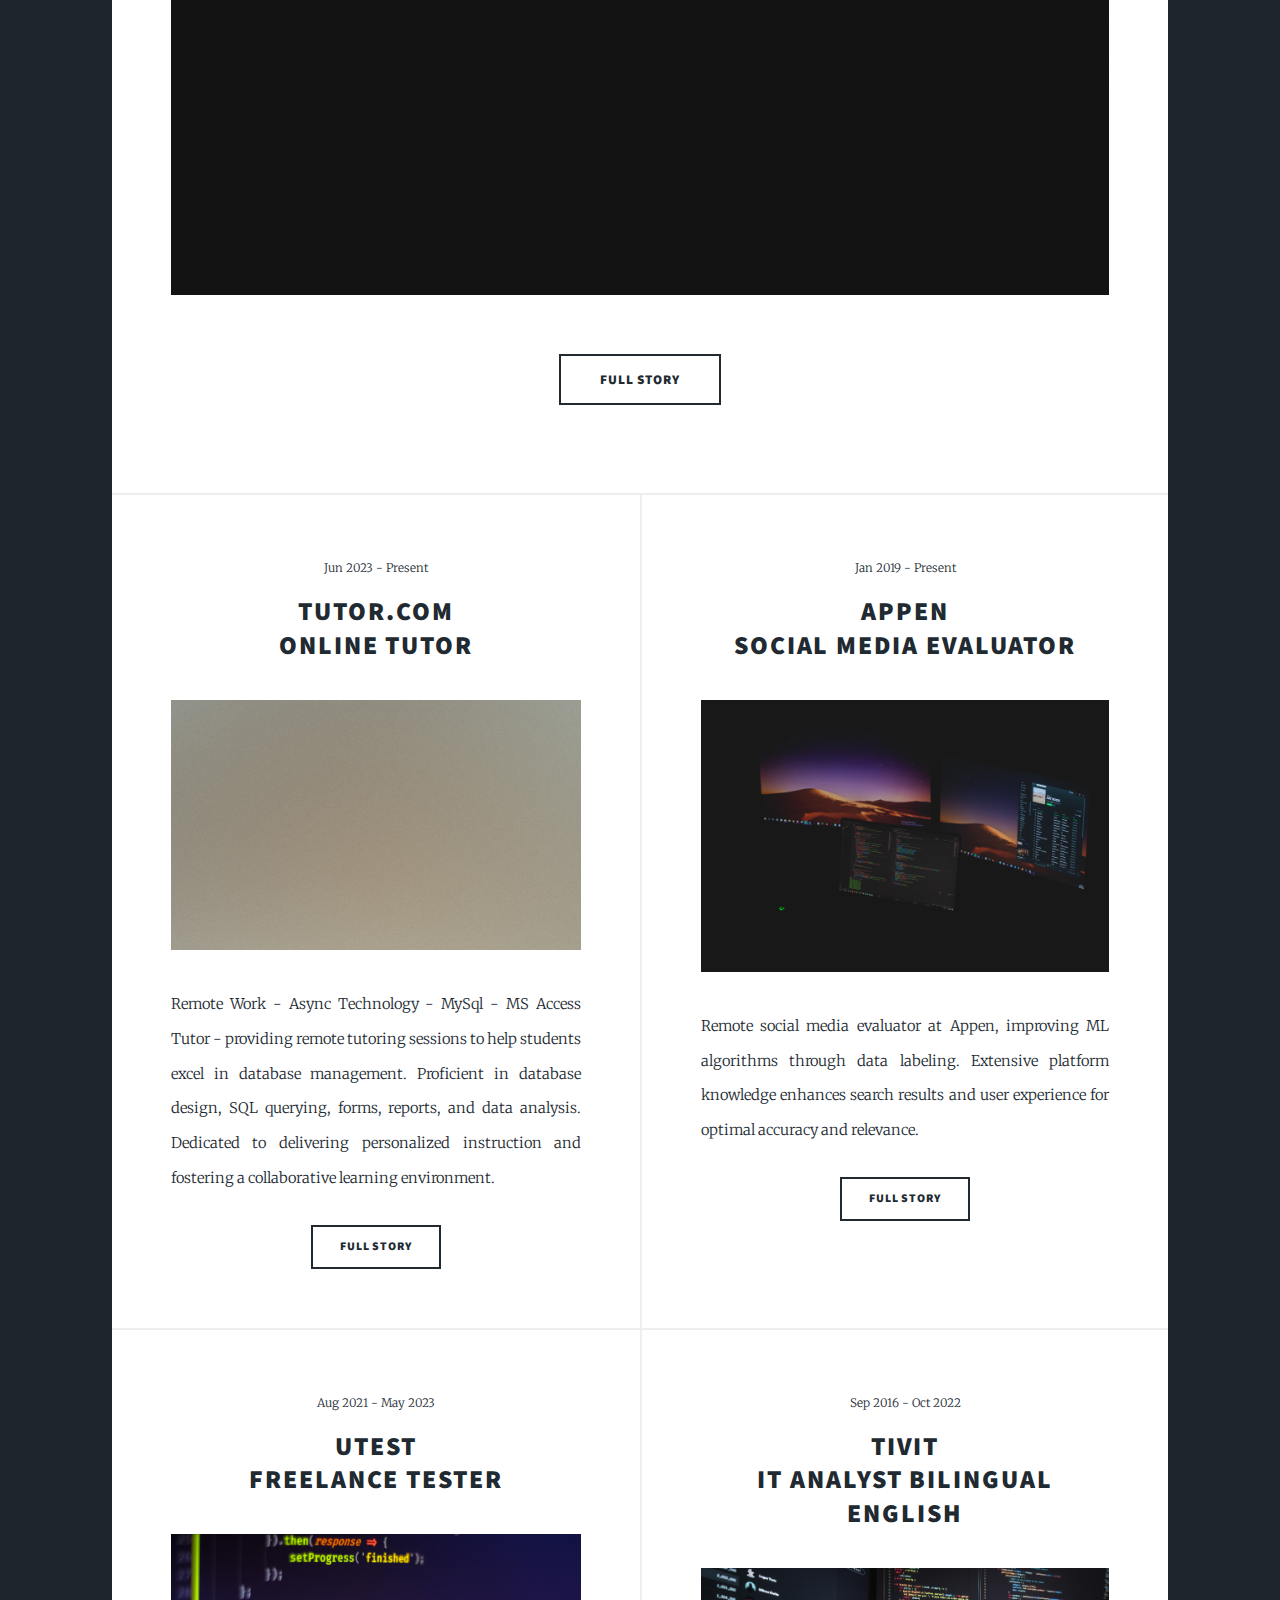
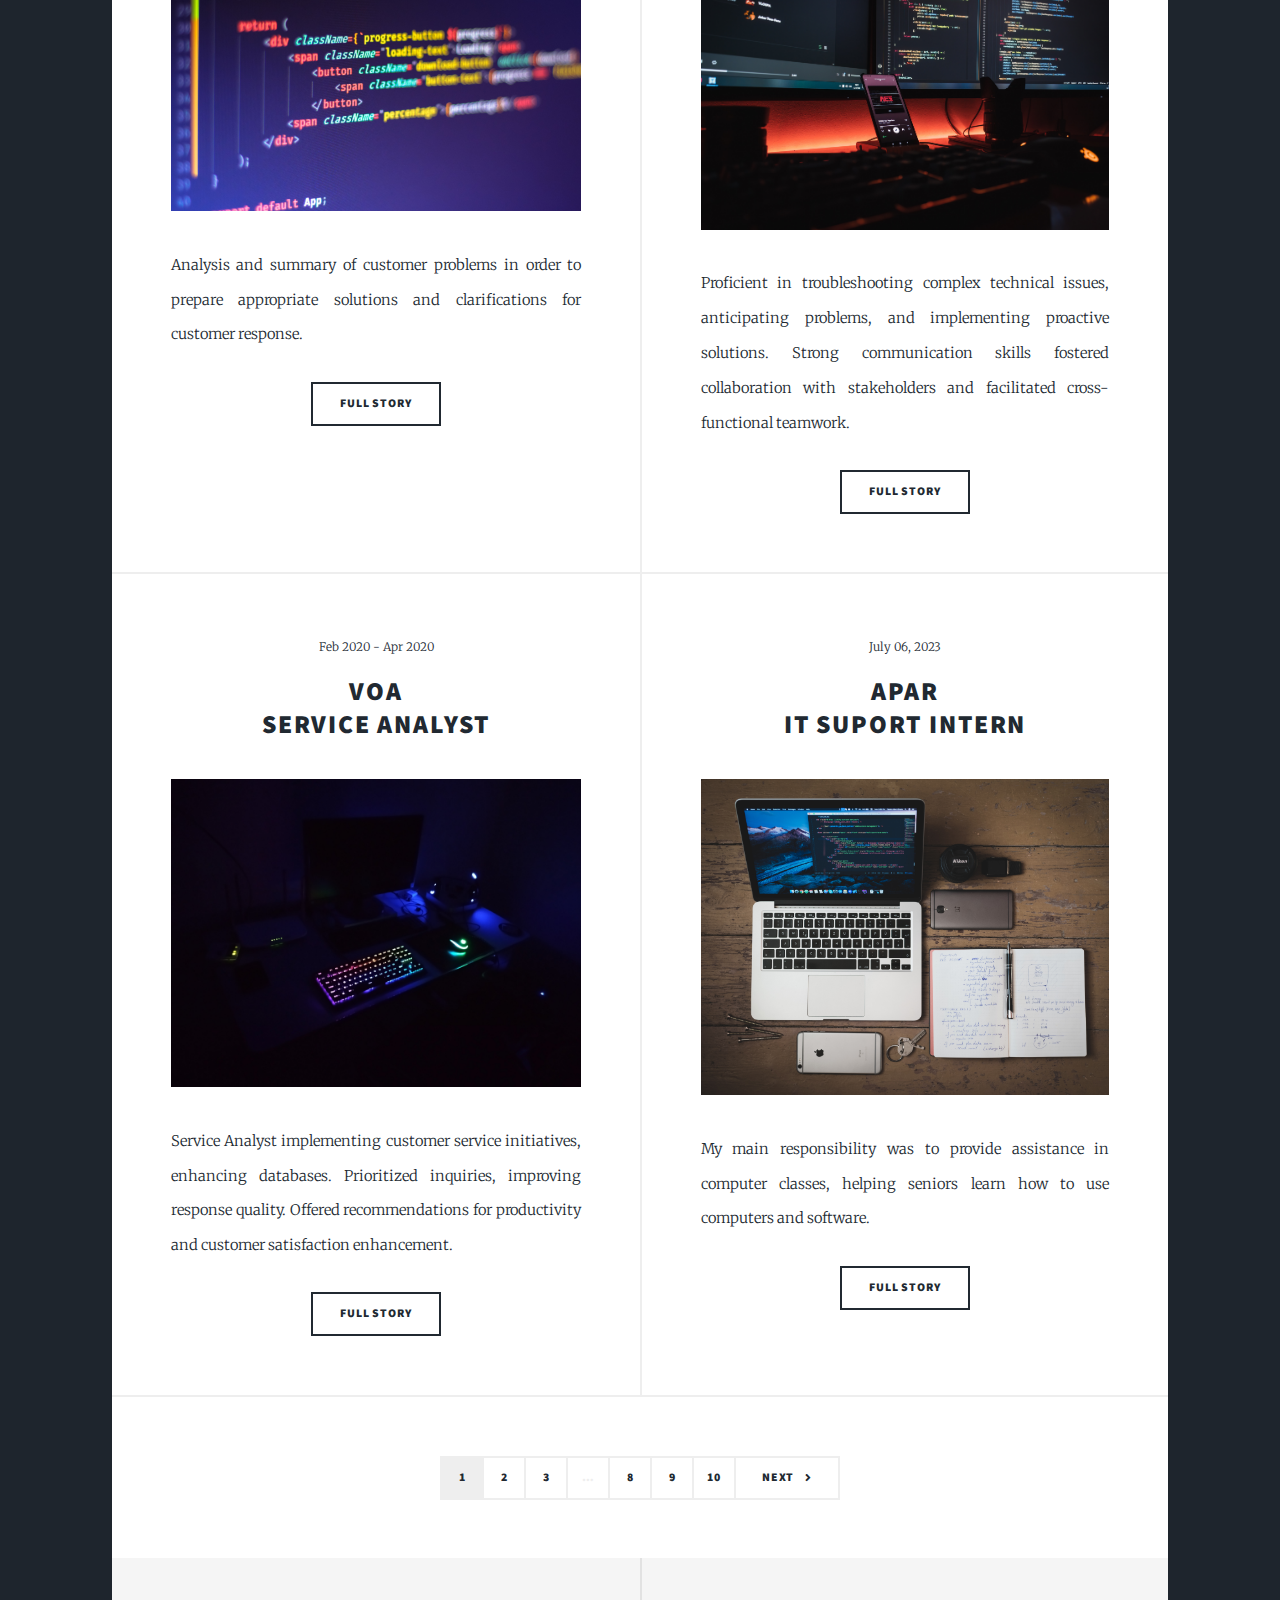
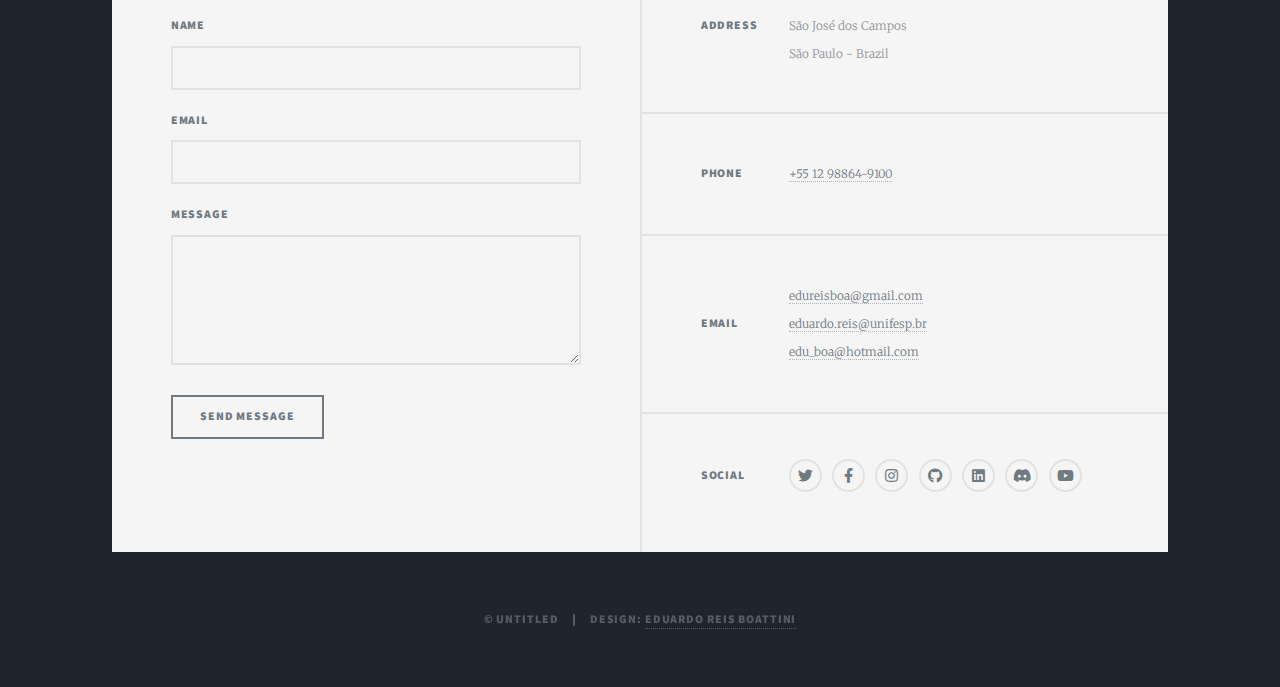
==== commit 428dae19: "Update index.html" ====
--- a/index.html
+++ b/index.html
@@ -65,7 +65,9 @@
 									<br>									
 									<p>In my recent role at TIVIT, I worked as a Bilingual Support Analyst, providing technical support for customer and business management systems. I assisted with the administration of the computer network, provided support to users in hardware and software, and troubleshooted and set up the Lotus Notes application. Additionally, I supported remote access users, Microsoft AD, support via CITRIX, network and switch configuration, SAP Base, Microsoft AD, and maintained computer equipment and network configuration. I also managed proxy and firewall settings.</p>
 									<br>								
-									<p>With my experience in SharePoint Designer, I have developed new reports and delegated tasks to team members. I have also presented my findings and data to improve team strategies and operations, demonstrating my advanced communication and problem-solving skills. Additionally, I possess a strong understanding of specific industry knowledge, excellent attention to detail, and a keen interest in technology.<br> I hold a driver's license (Type B - Brazil).</p>
+									<p>With my experience in SharePoint Designer, I have developed new reports and delegated tasks to team members. I have also presented my findings and data to improve team strategies and operations, demonstrating my advanced communication and problem-solving skills. Additionally, I possess a strong understanding of specific industry knowledge, excellent attention to detail, and a keen interest in technology.</p>
+									<br>
+									<p> I hold a driver's license (Type B - Brazil).</p>
 									
 								</header>
 								<a href="#" class="image main"><img src="images/pic01.jpg" alt="" /></a>
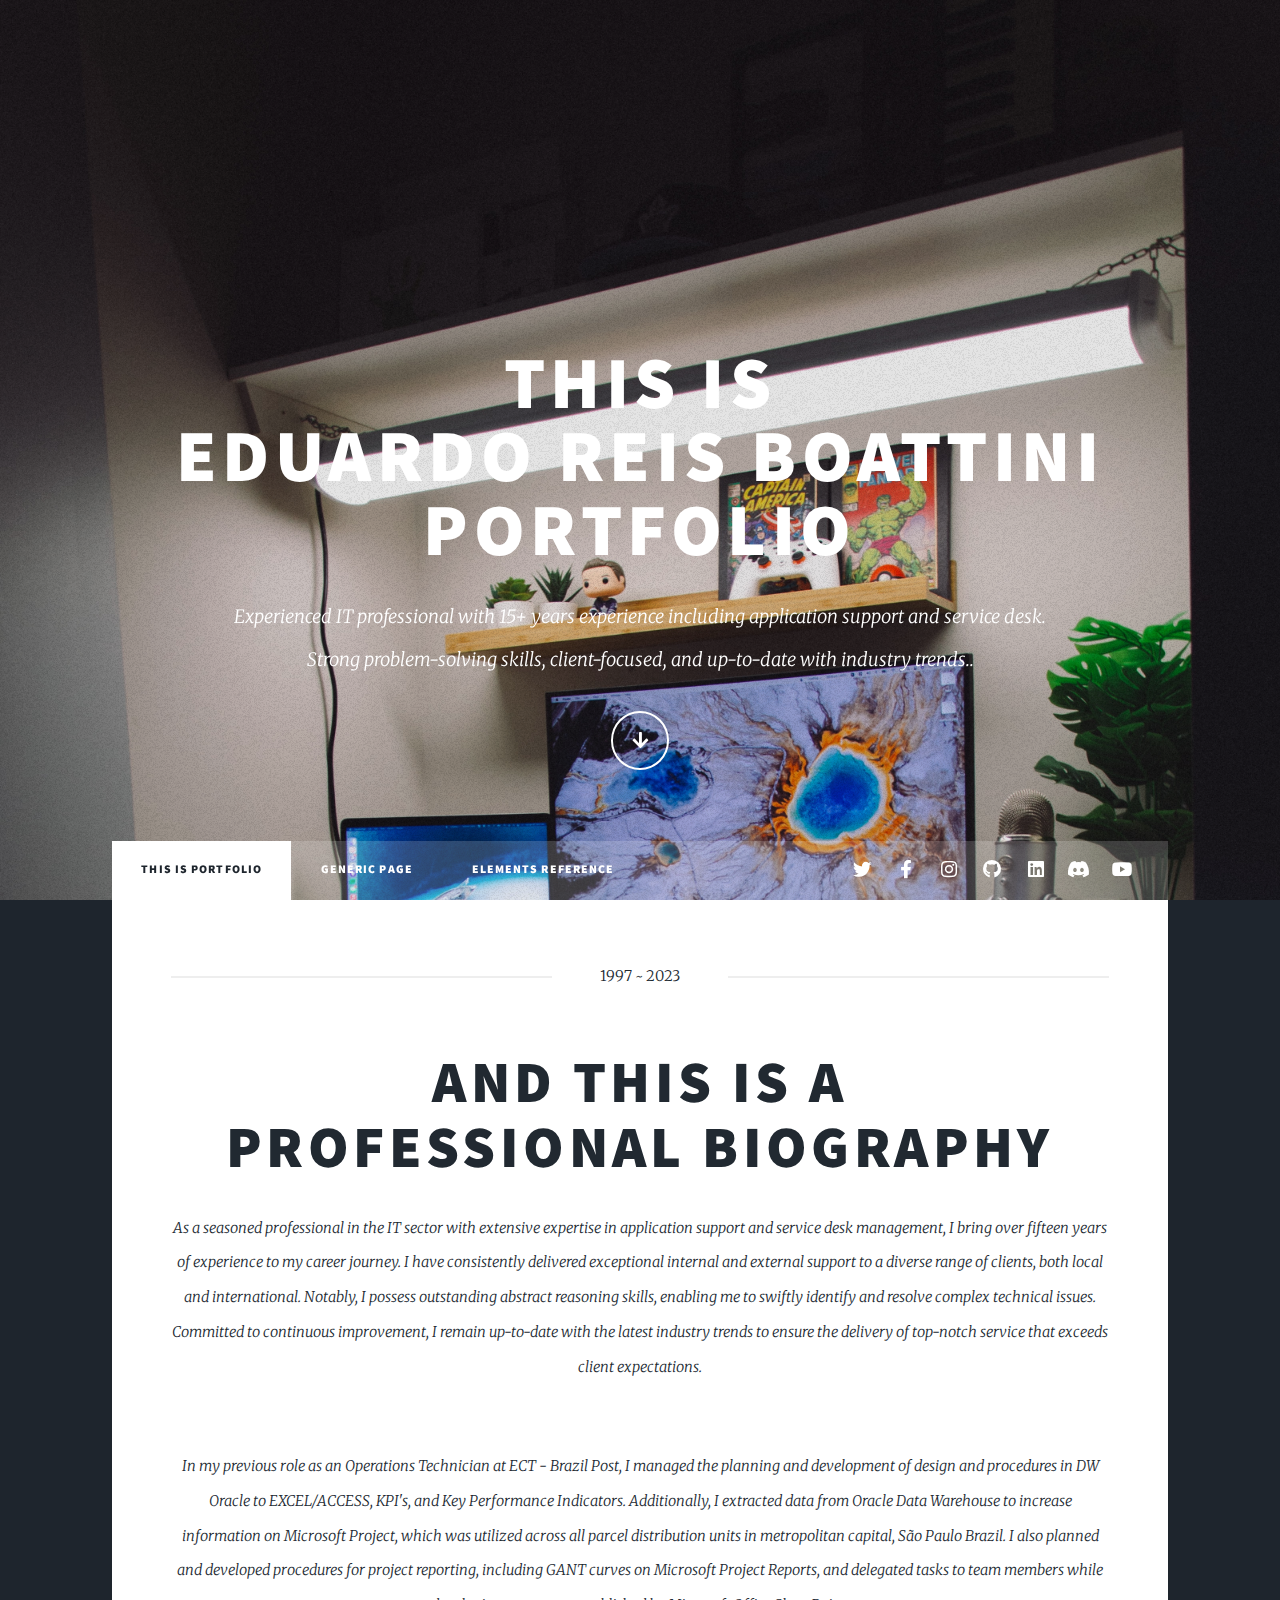
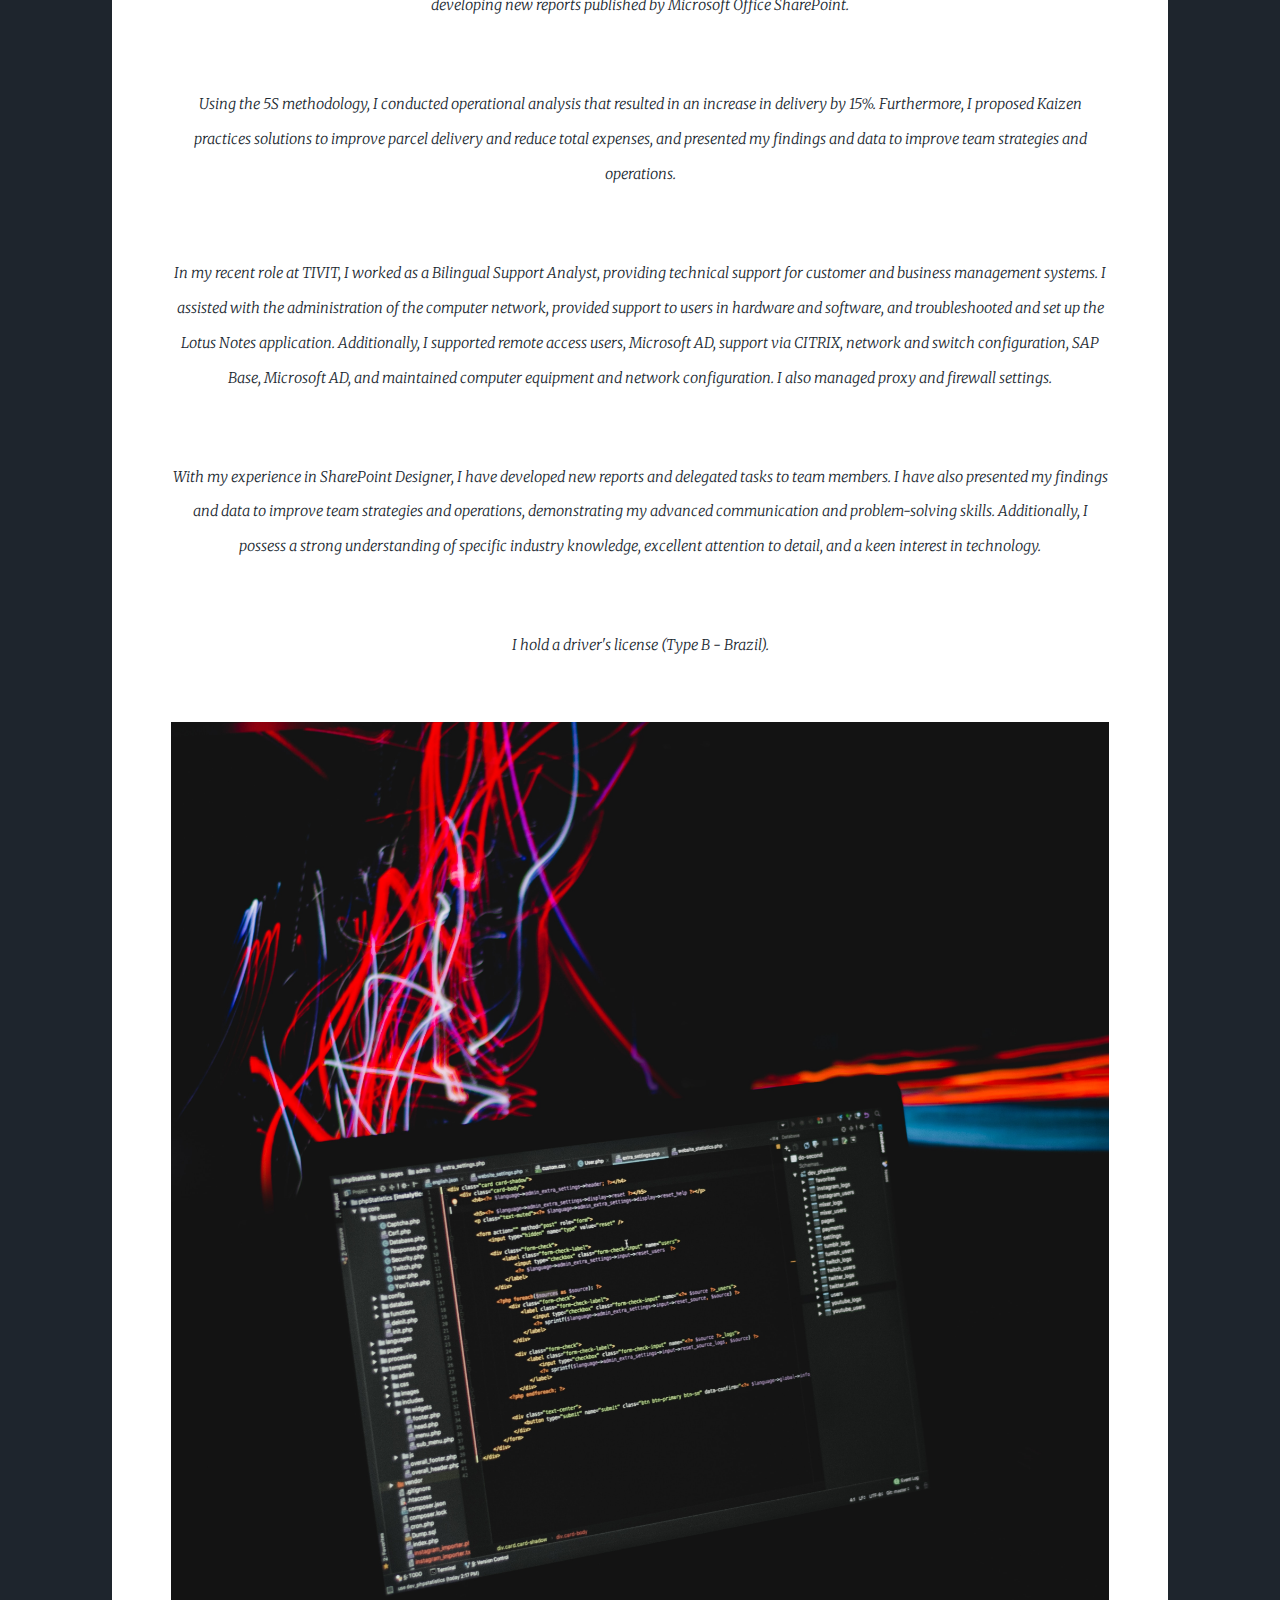
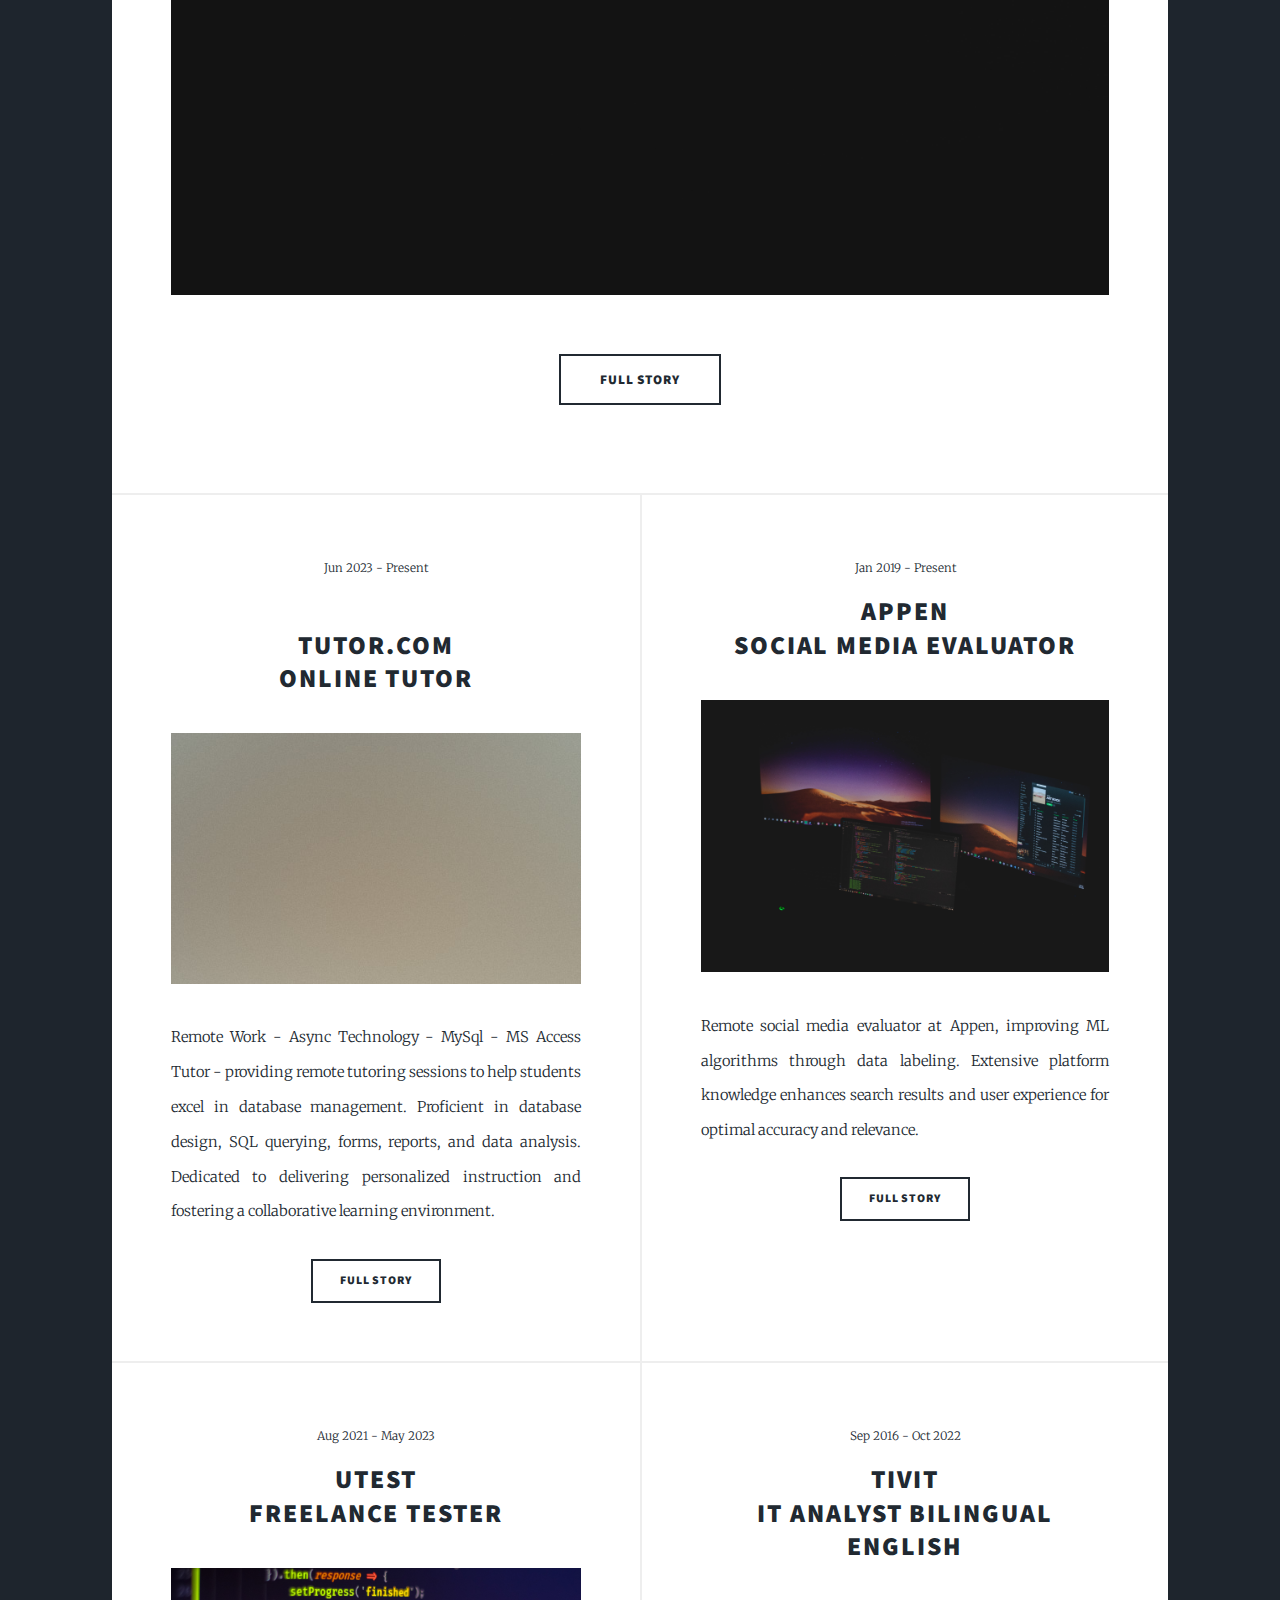
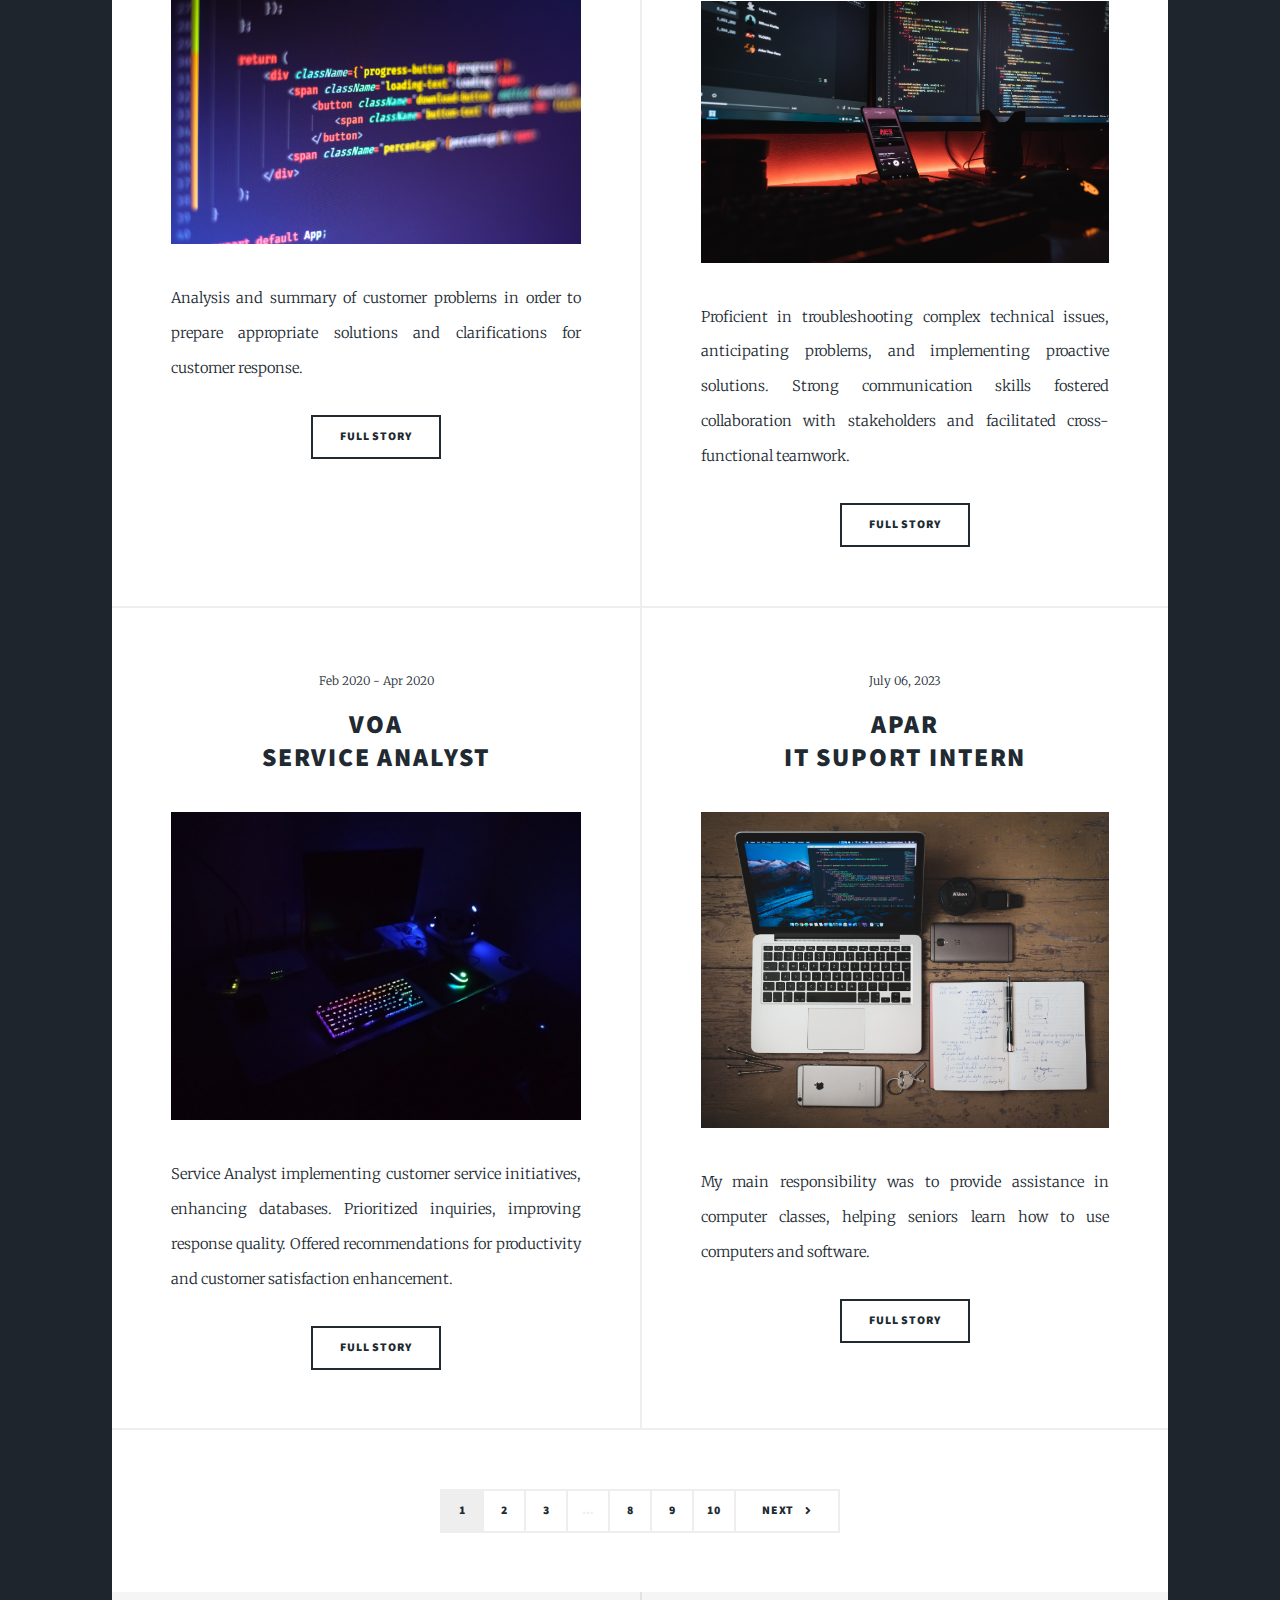
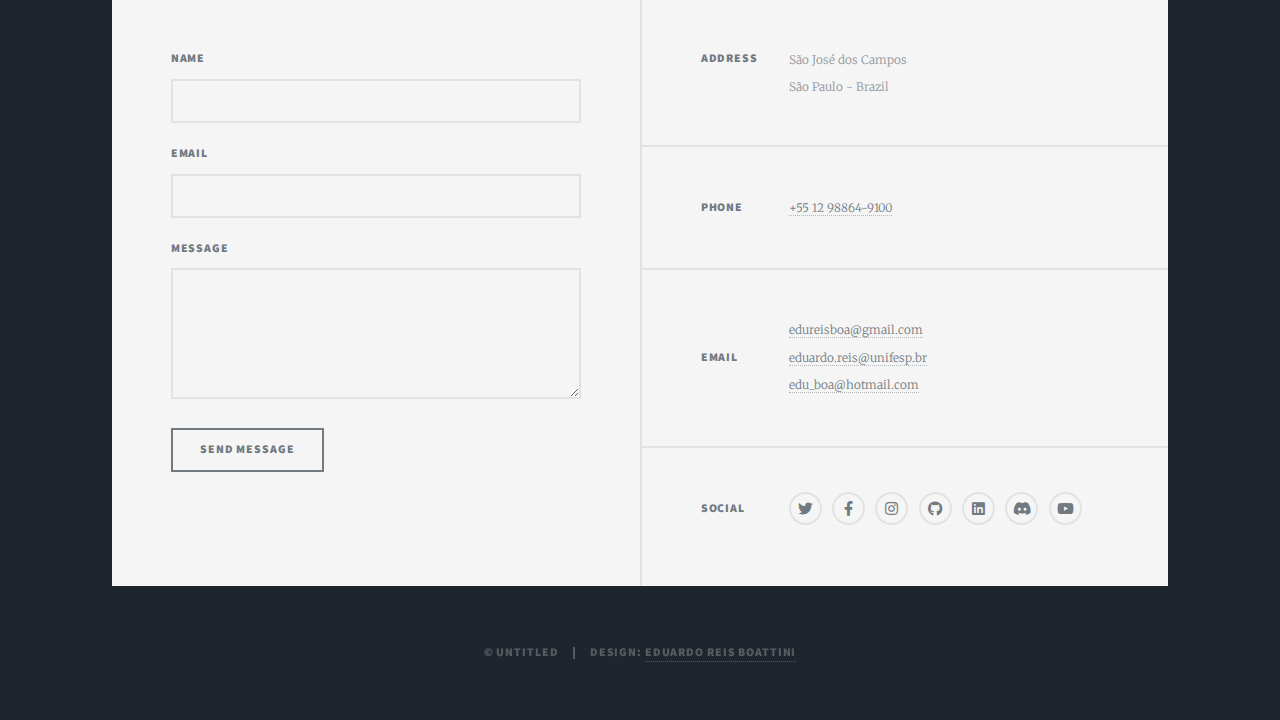
==== commit 7db45783: "Update index.html" ====
--- a/index.html
+++ b/index.html
@@ -81,7 +81,7 @@
 								<article>
 									<header>
 										<span class="date">Jun 2023 - Present</span>
-										<h2><a href="#">Tutor.com<br>
+										<h2><br href="#">Tutor.com</br>
 										Online Tutor</a></h2>
 									</header>
 									<a href="#" class="image fit"><img src="images/pic02.jpg" alt="" /></a>
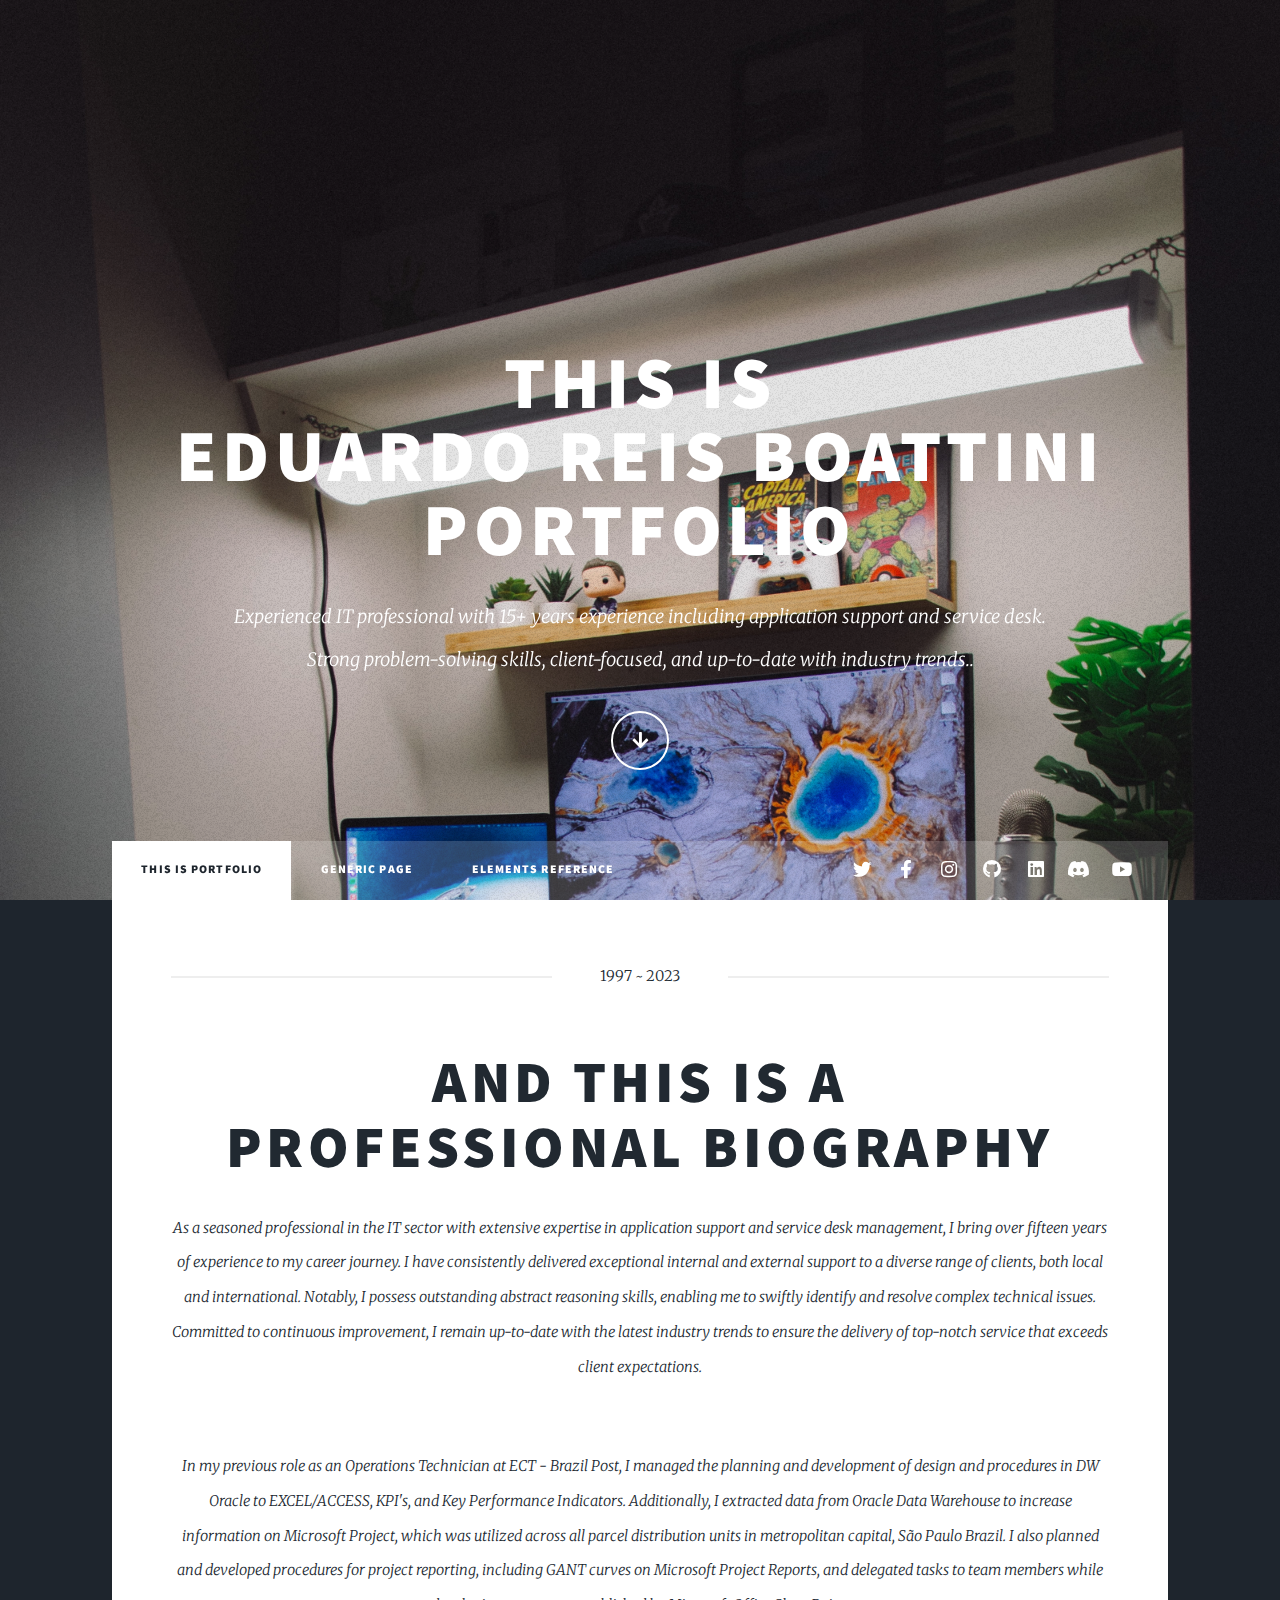
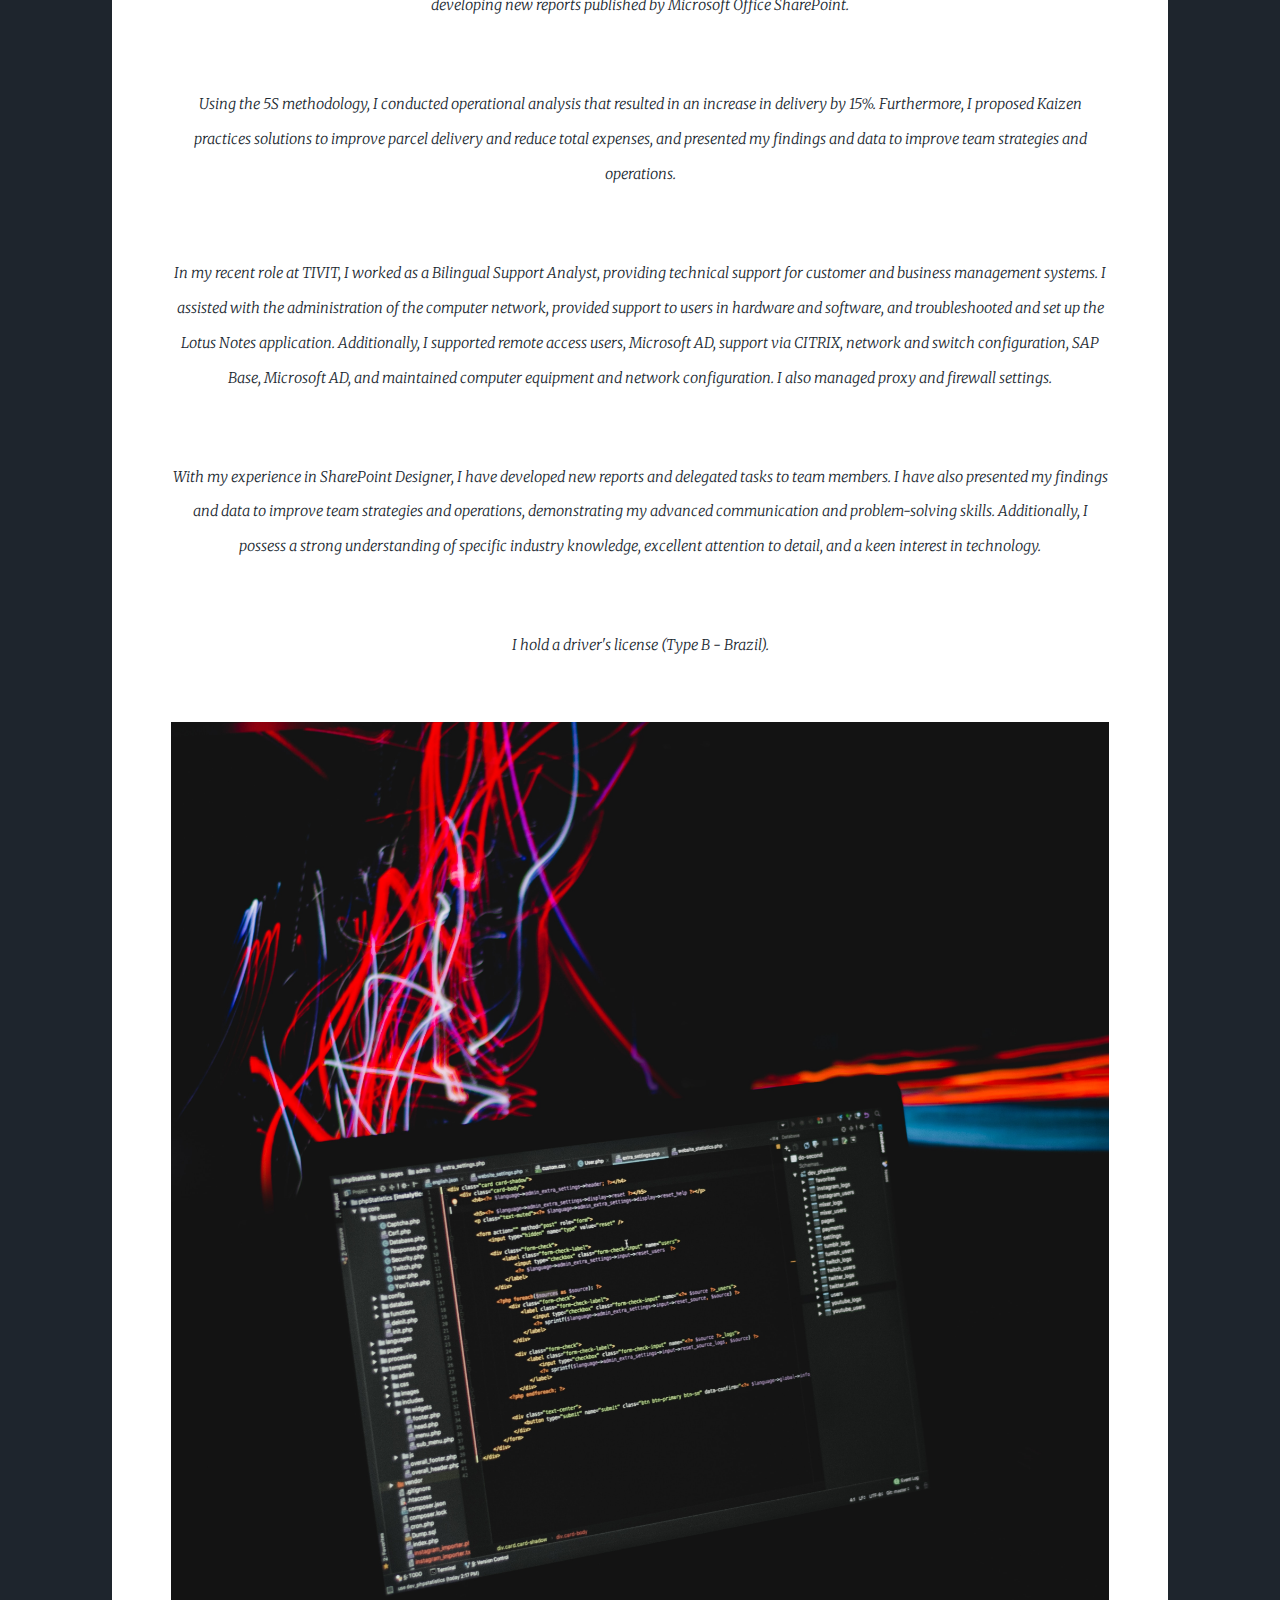
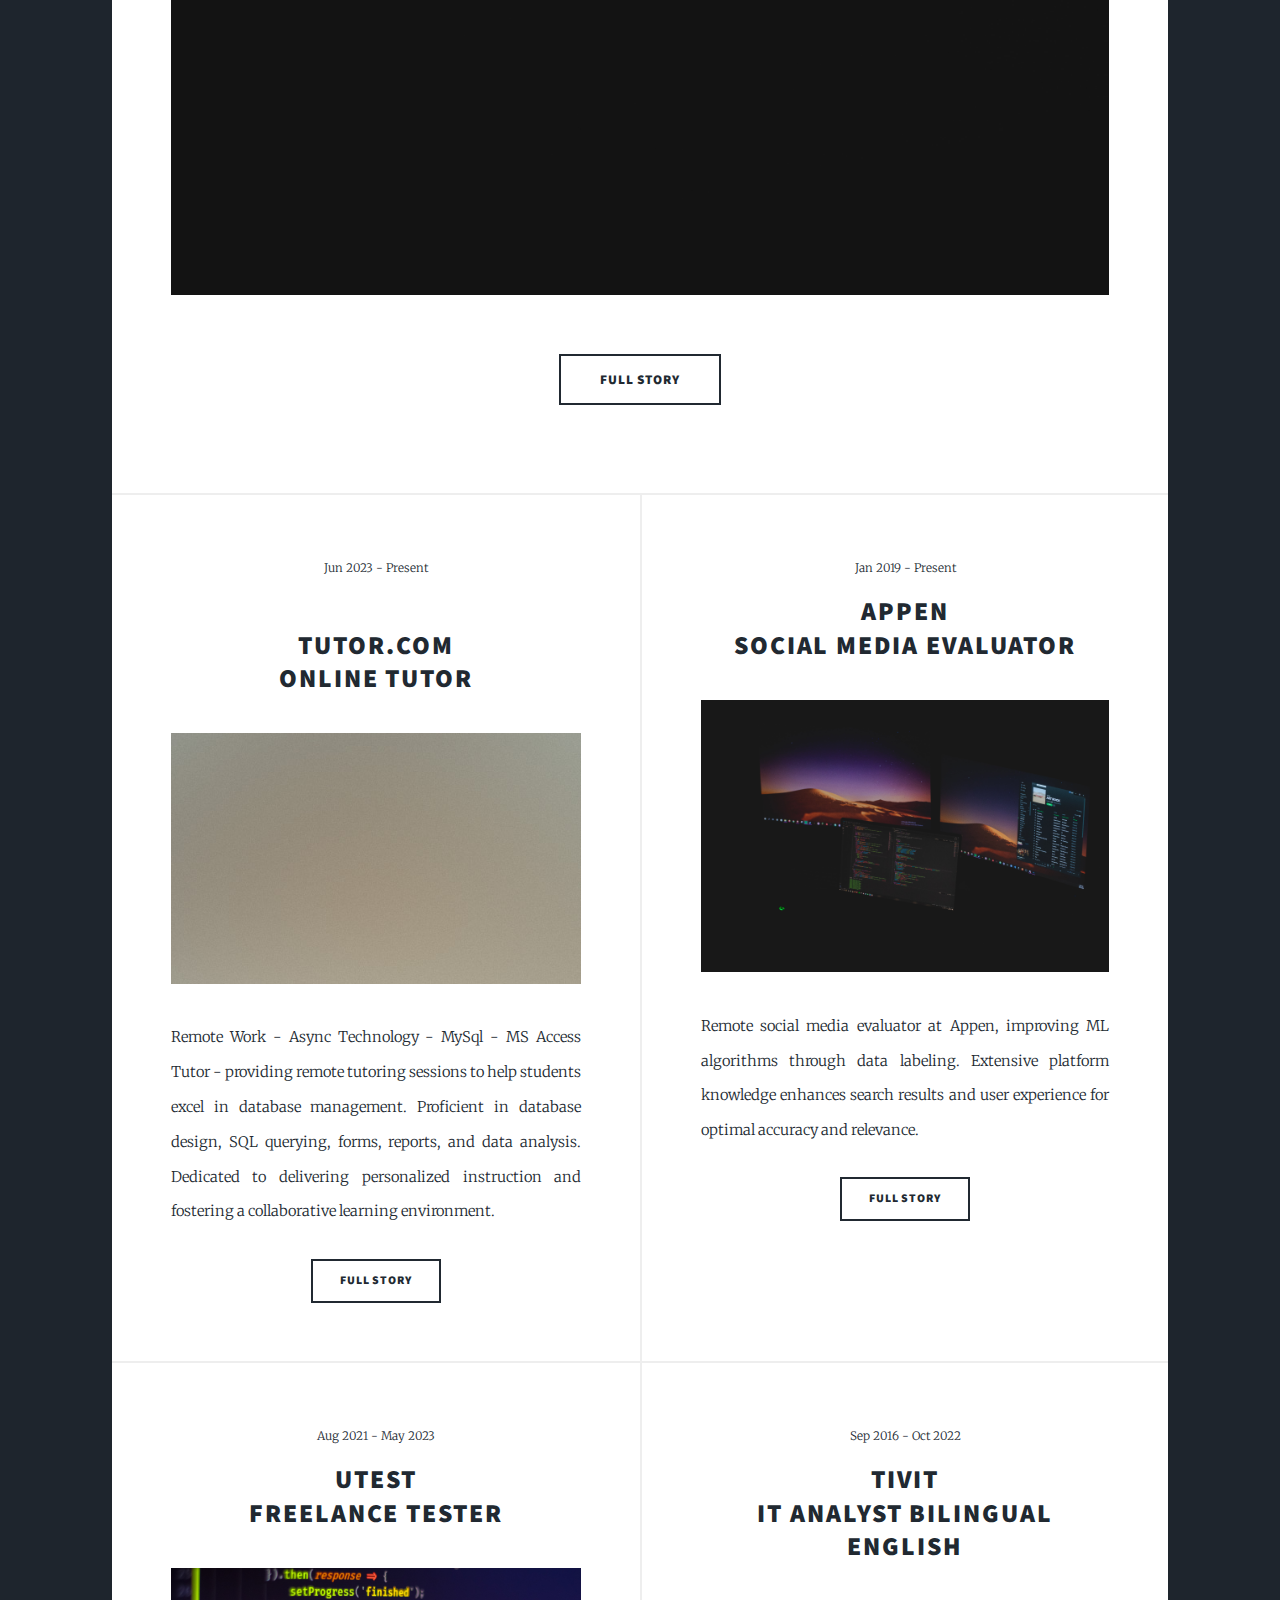
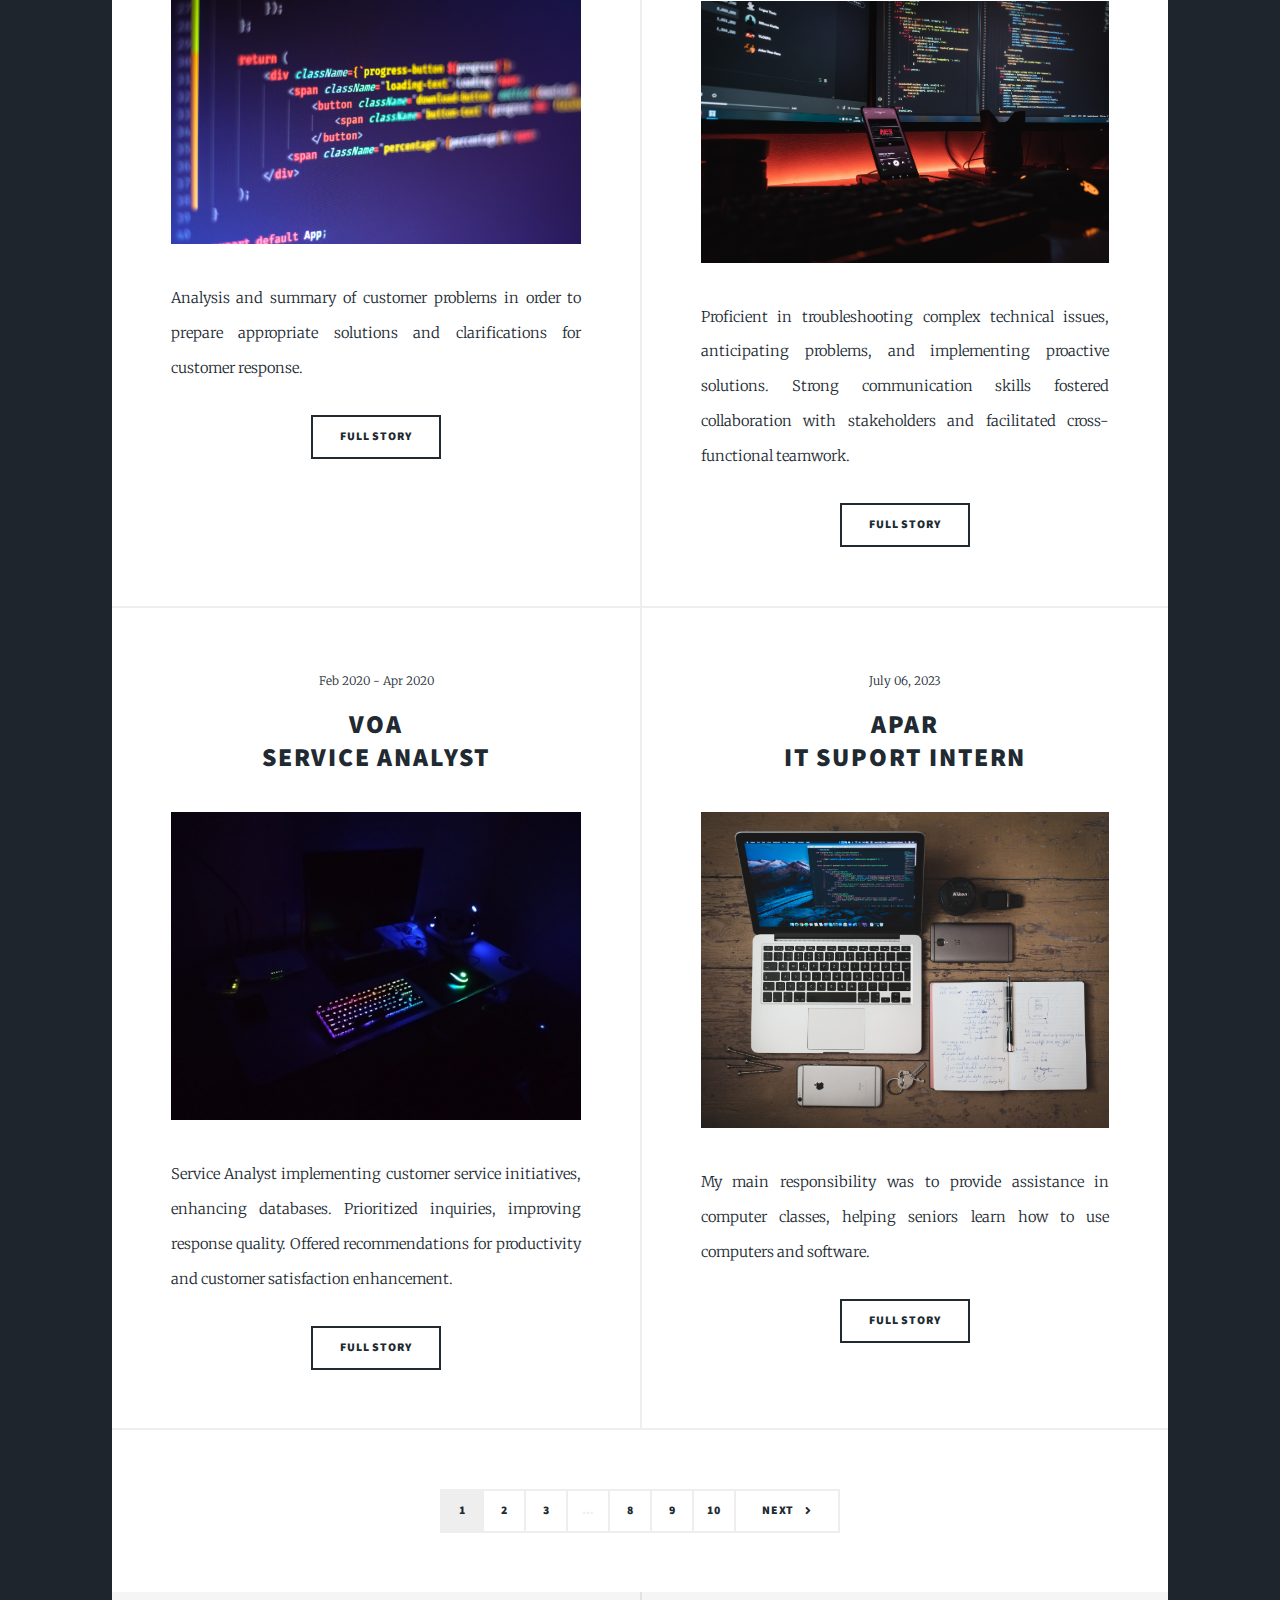
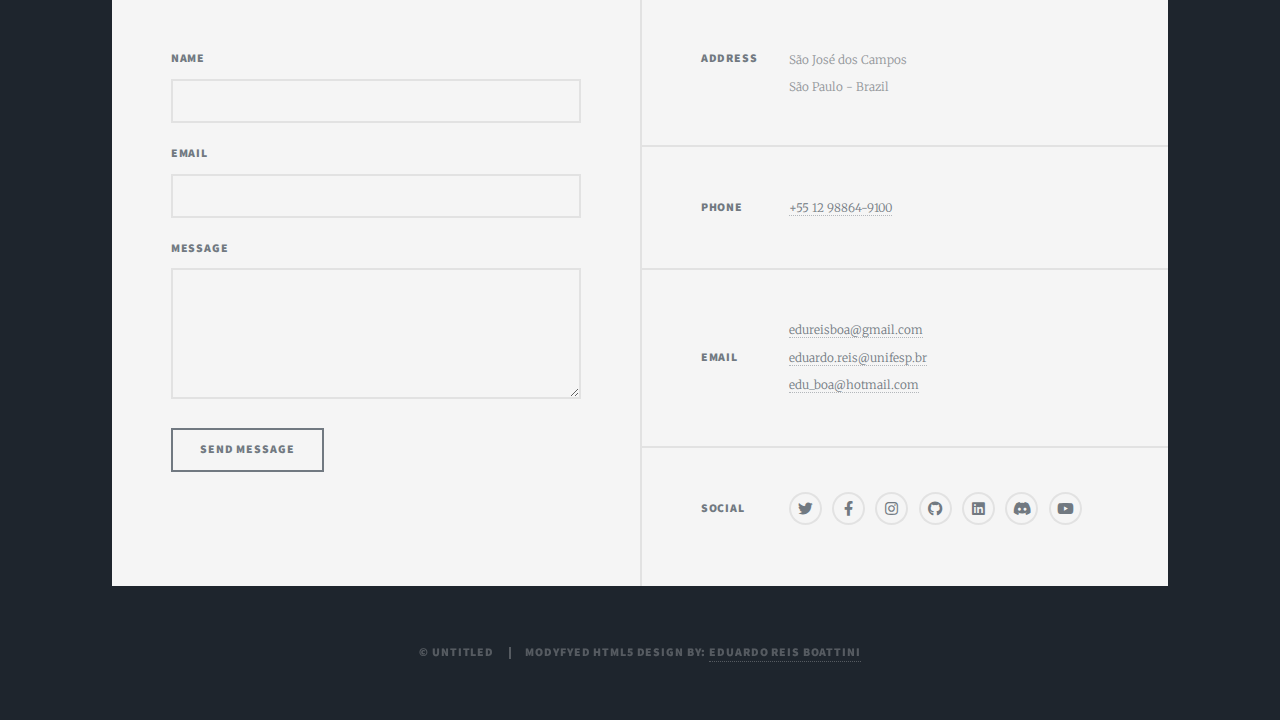
==== commit 656a3b01: "Updated." ====
--- a/index.html
+++ b/index.html
@@ -27,7 +27,7 @@
 
 				<!-- Header -->
 					<header id="header">
-						<a href="index.html" class="logo">Portfolio</a>
+						<a href="https://github.com/Eduardoreisboattini/GitHub_PROJECT" class="logo">Portfolio</a>
 					</header>
 
 				<!-- Nav -->
@@ -223,7 +223,7 @@
 
 				<!-- Copyright -->
 					<div id="copyright">
-						<ul><li>&copy; Untitled</li><li>Design: <a href="https://linkedin.com/in/eduardoreisboattini">Eduardo Reis Boattini</a></li></ul>
+						<ul><li>&copy; Untitled</li><li>Modyfyed HTML5 Design by: <a href="https://linkedin.com/in/eduardoreisboattini">Eduardo Reis Boattini</a></li></ul>
 					</div>
 
 			</div>
--- a/assets/css/main.css
+++ b/assets/css/main.css
@@ -1,10 +1,8 @@
 @import url(fontawesome-all.min.css);
 @import url("https://fonts.googleapis.com/css?family=Merriweather:300,700,300italic,700italic|Source+Sans+Pro:900");
 
-/*
-	Massively by HTML5 UP
-	html5up.net | @ajlkn
-	Free for personal and commercial use under the CCA 3.0 license (html5up.net/license)
+/*
+	Free for personal and commercial use under the CCA 3.0 license (html5up.net/license)
 */
 
 html, body, div, span, applet, object,
--- a/assets/css/noscript.css
+++ b/assets/css/noscript.css
@@ -1,9 +1,8 @@
 @import url(font-awesome.min.css);
 
-/*
-	Massively by HTML5 UP
-	html5up.net | @ajlkn
-	Free for personal and commercial use under the CCA 3.0 license (html5up.net/license)
+/*
+
+	Free for personal and commercial use under the CCA 3.0 license (html5up.net/license)
 */
 
 /* Wrapper */
